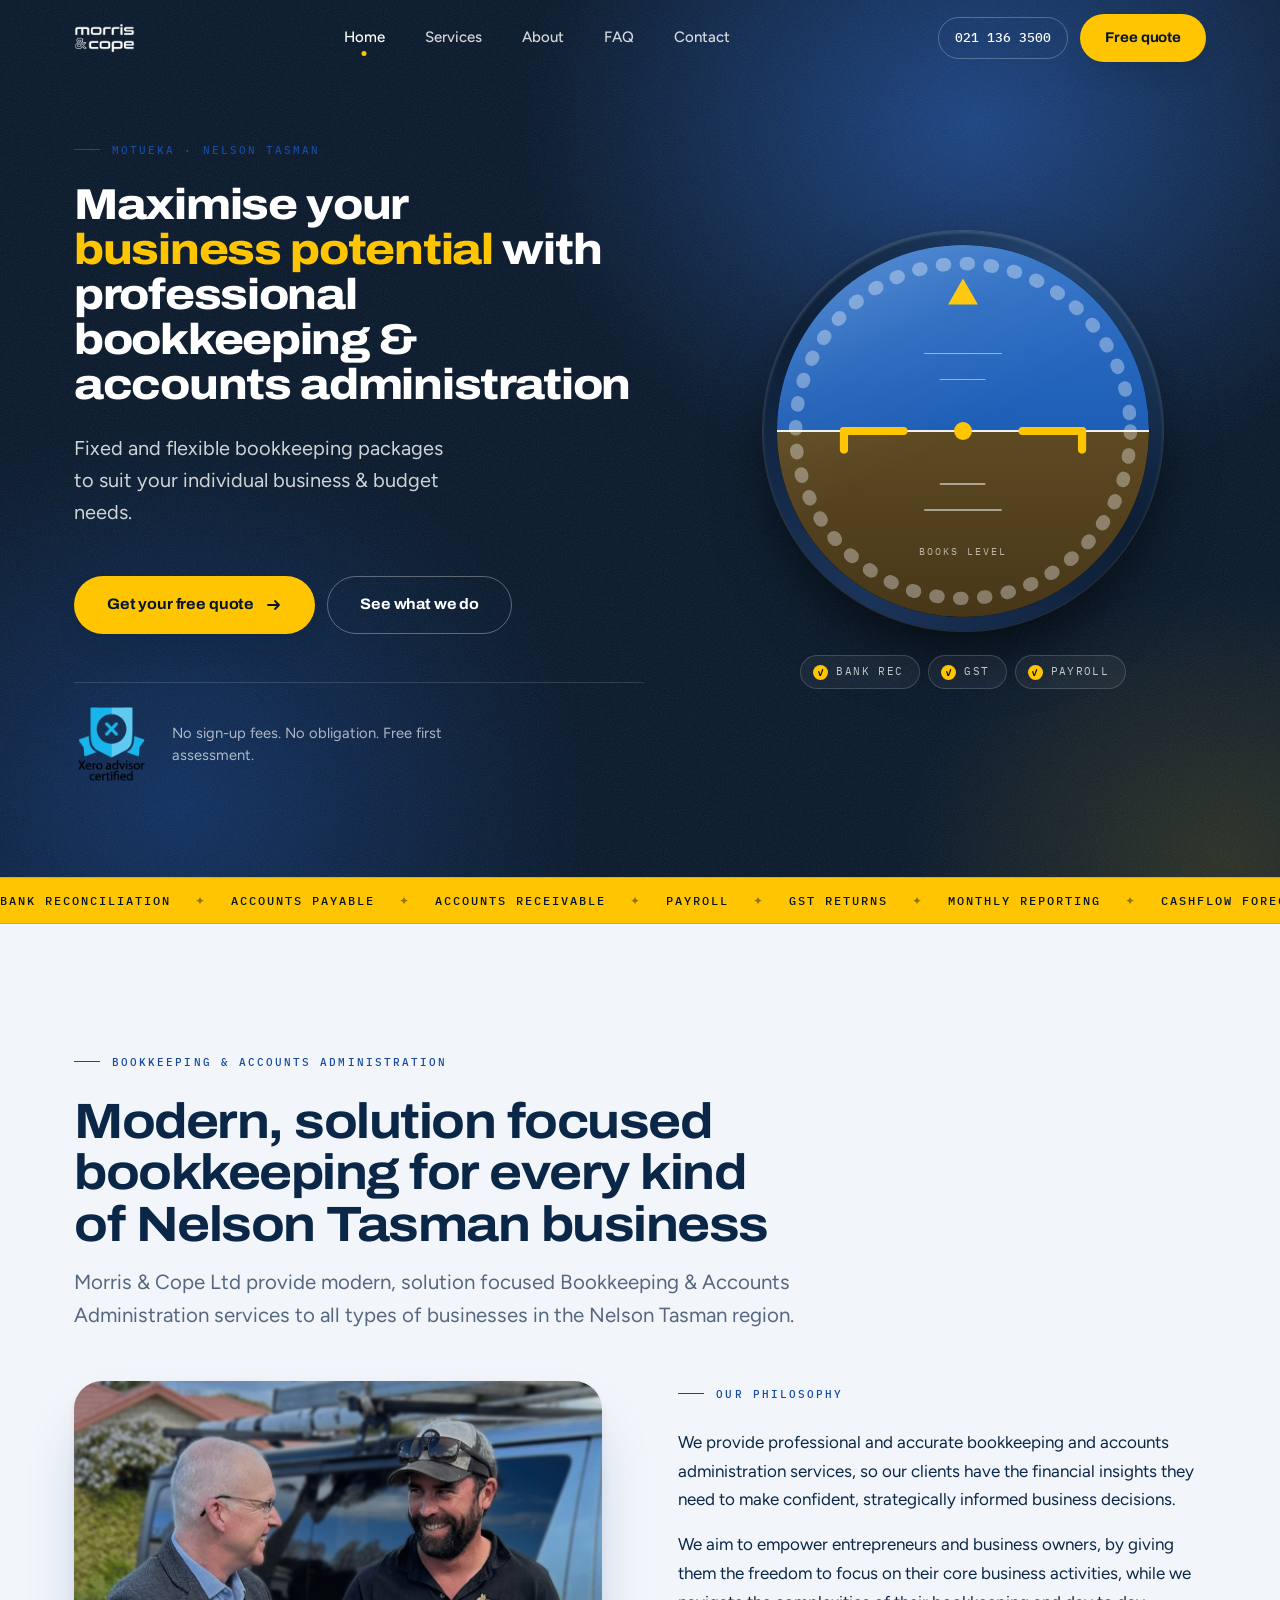
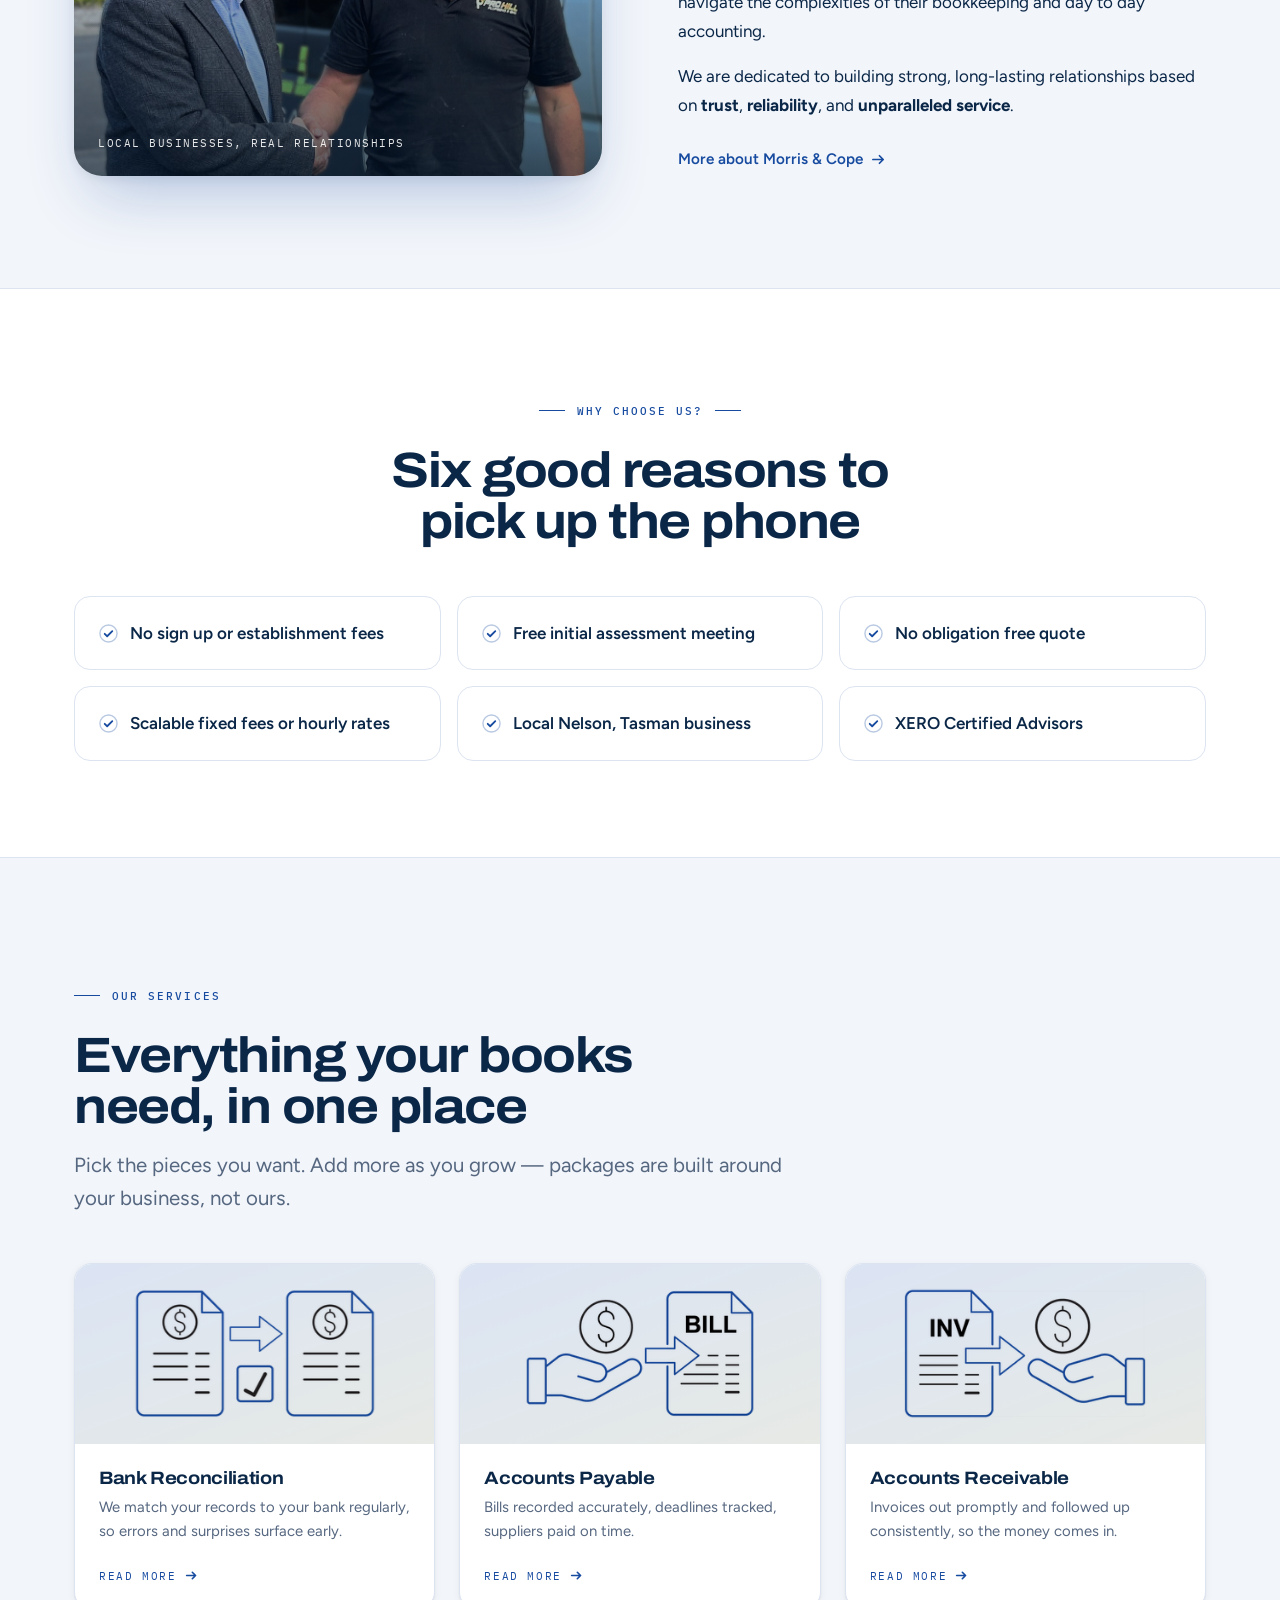
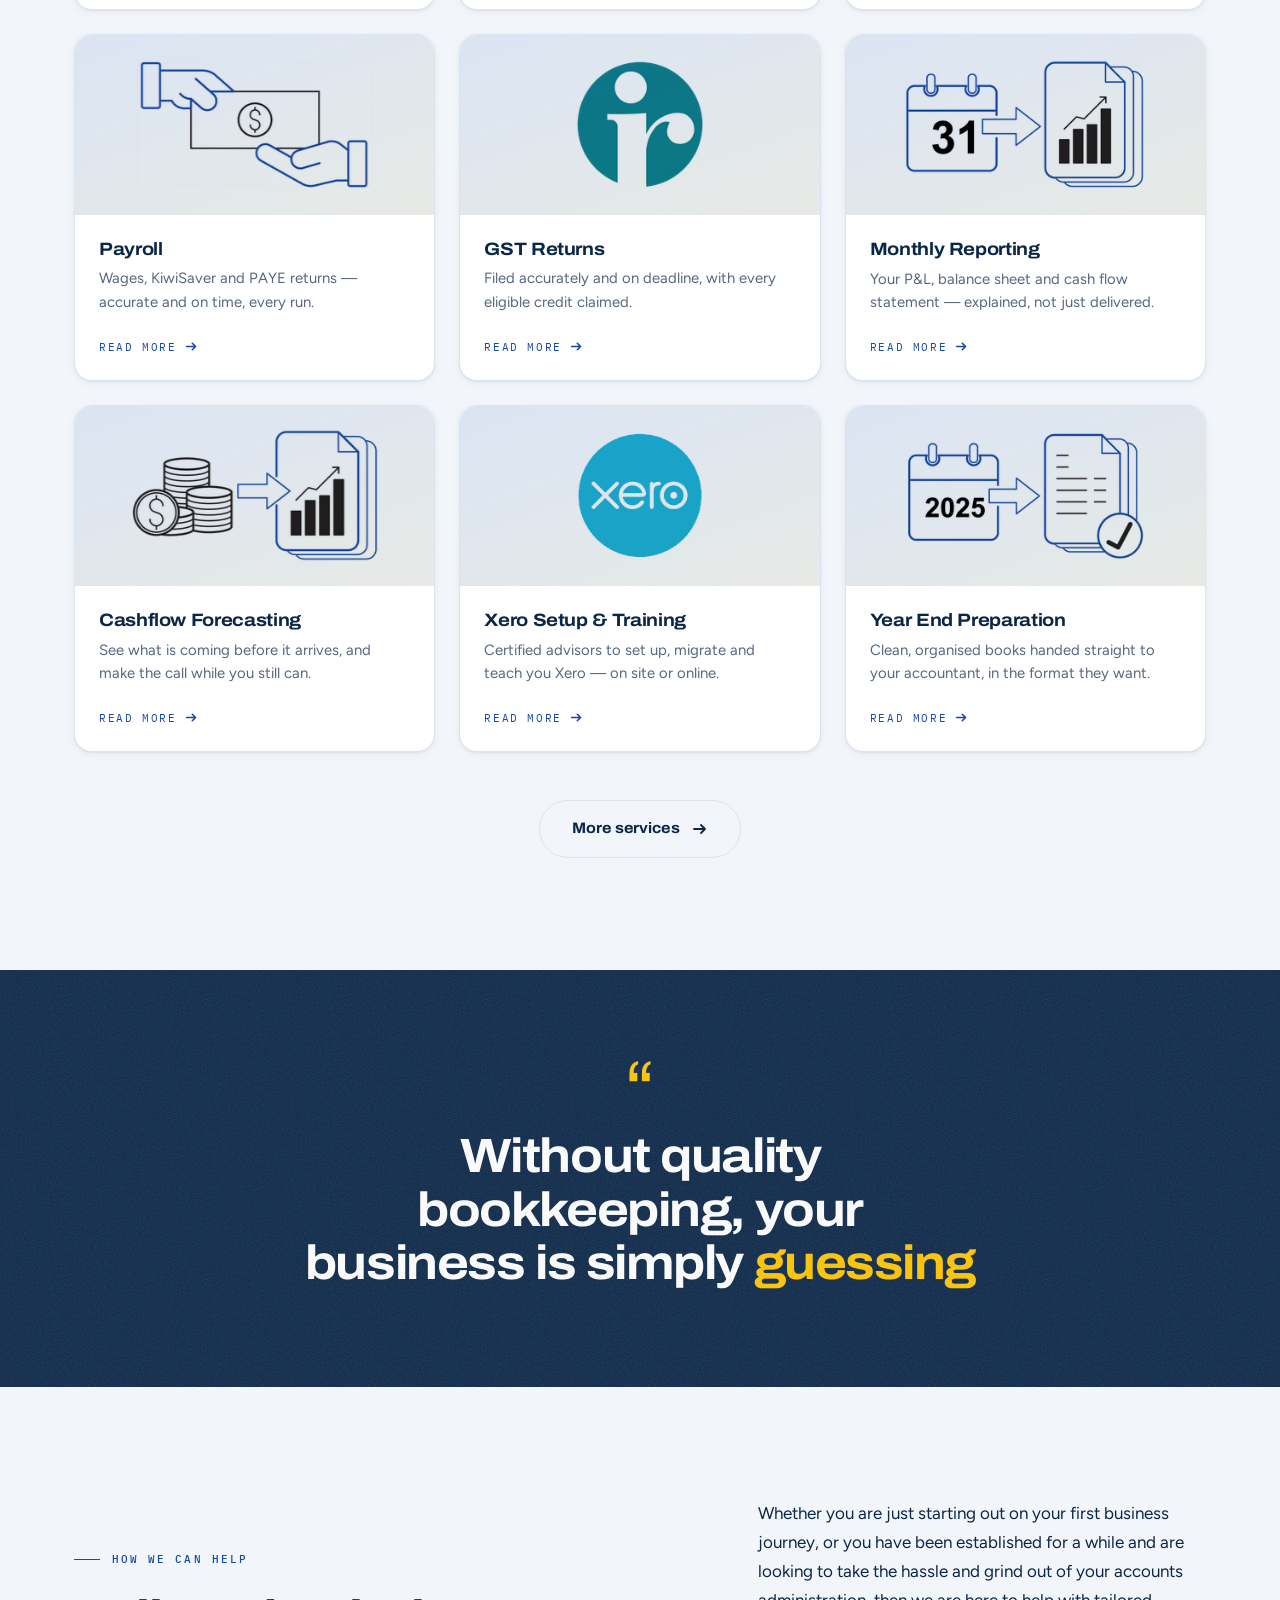
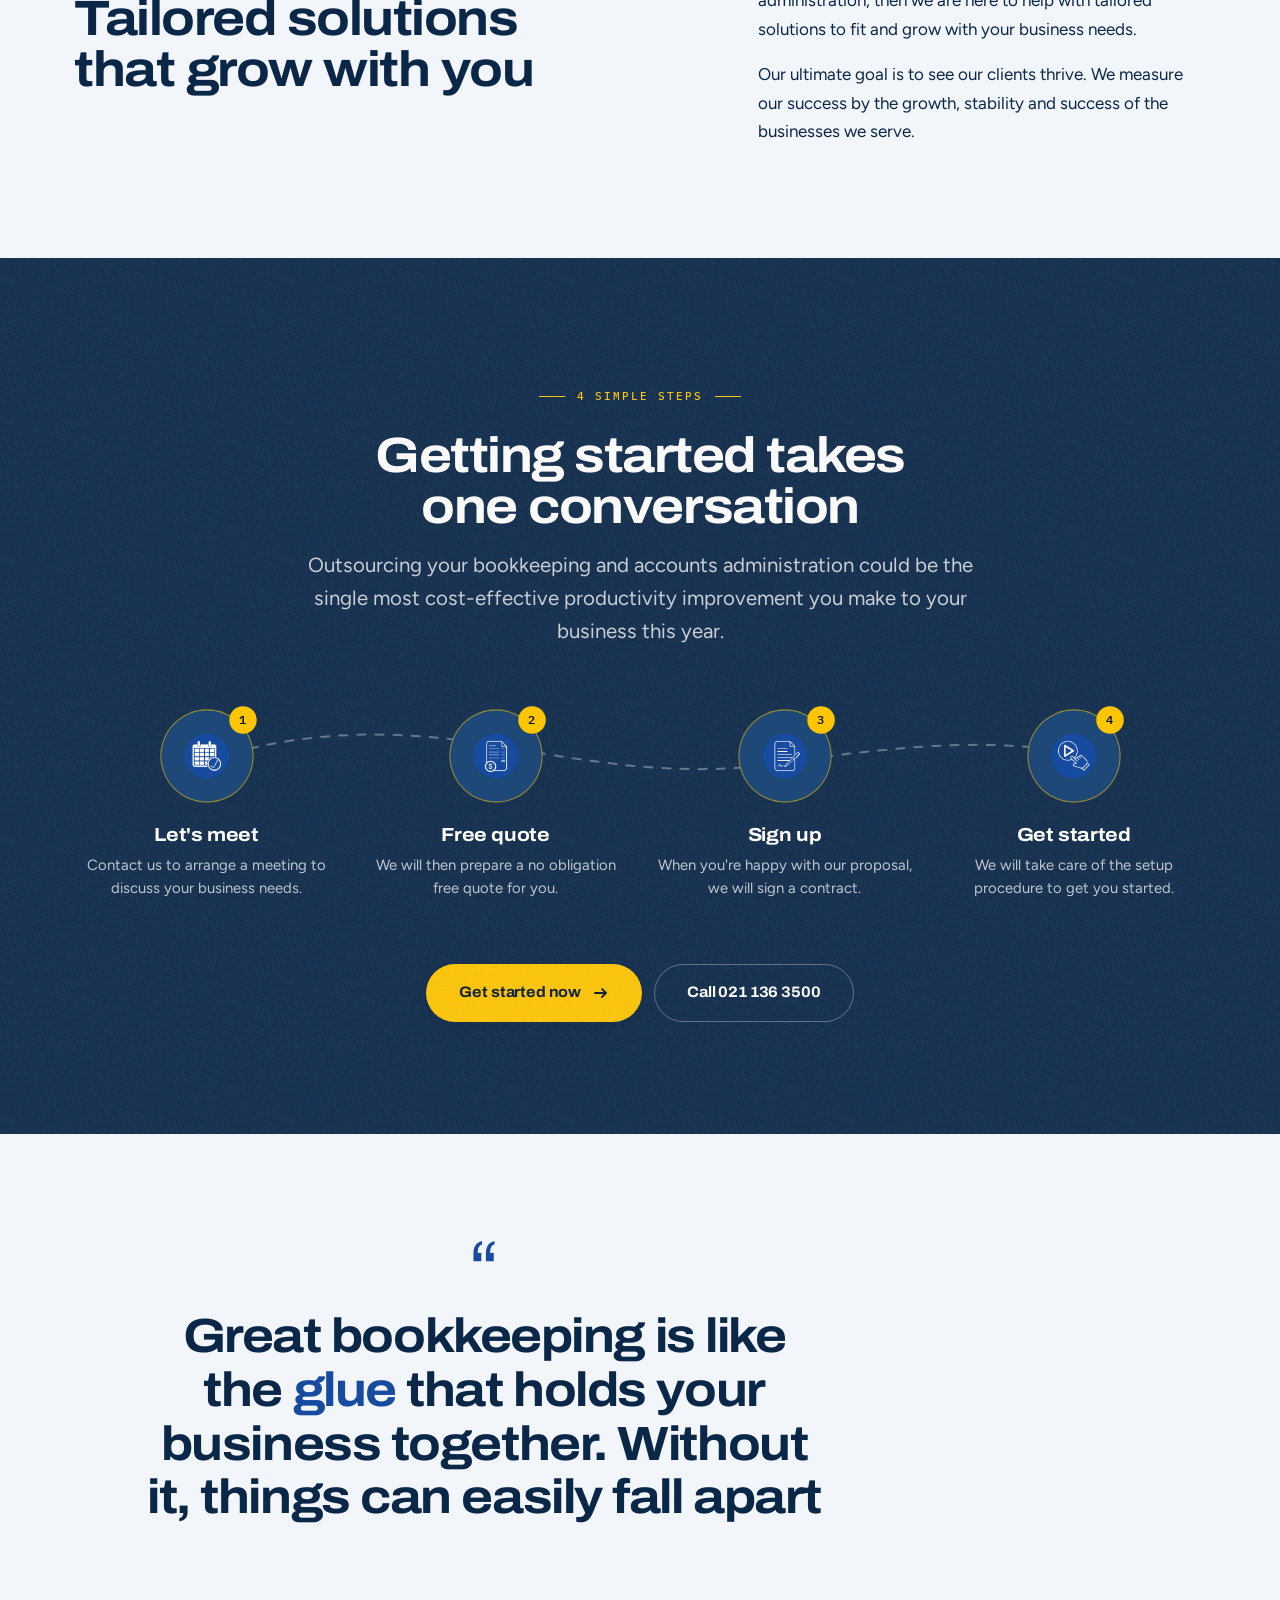
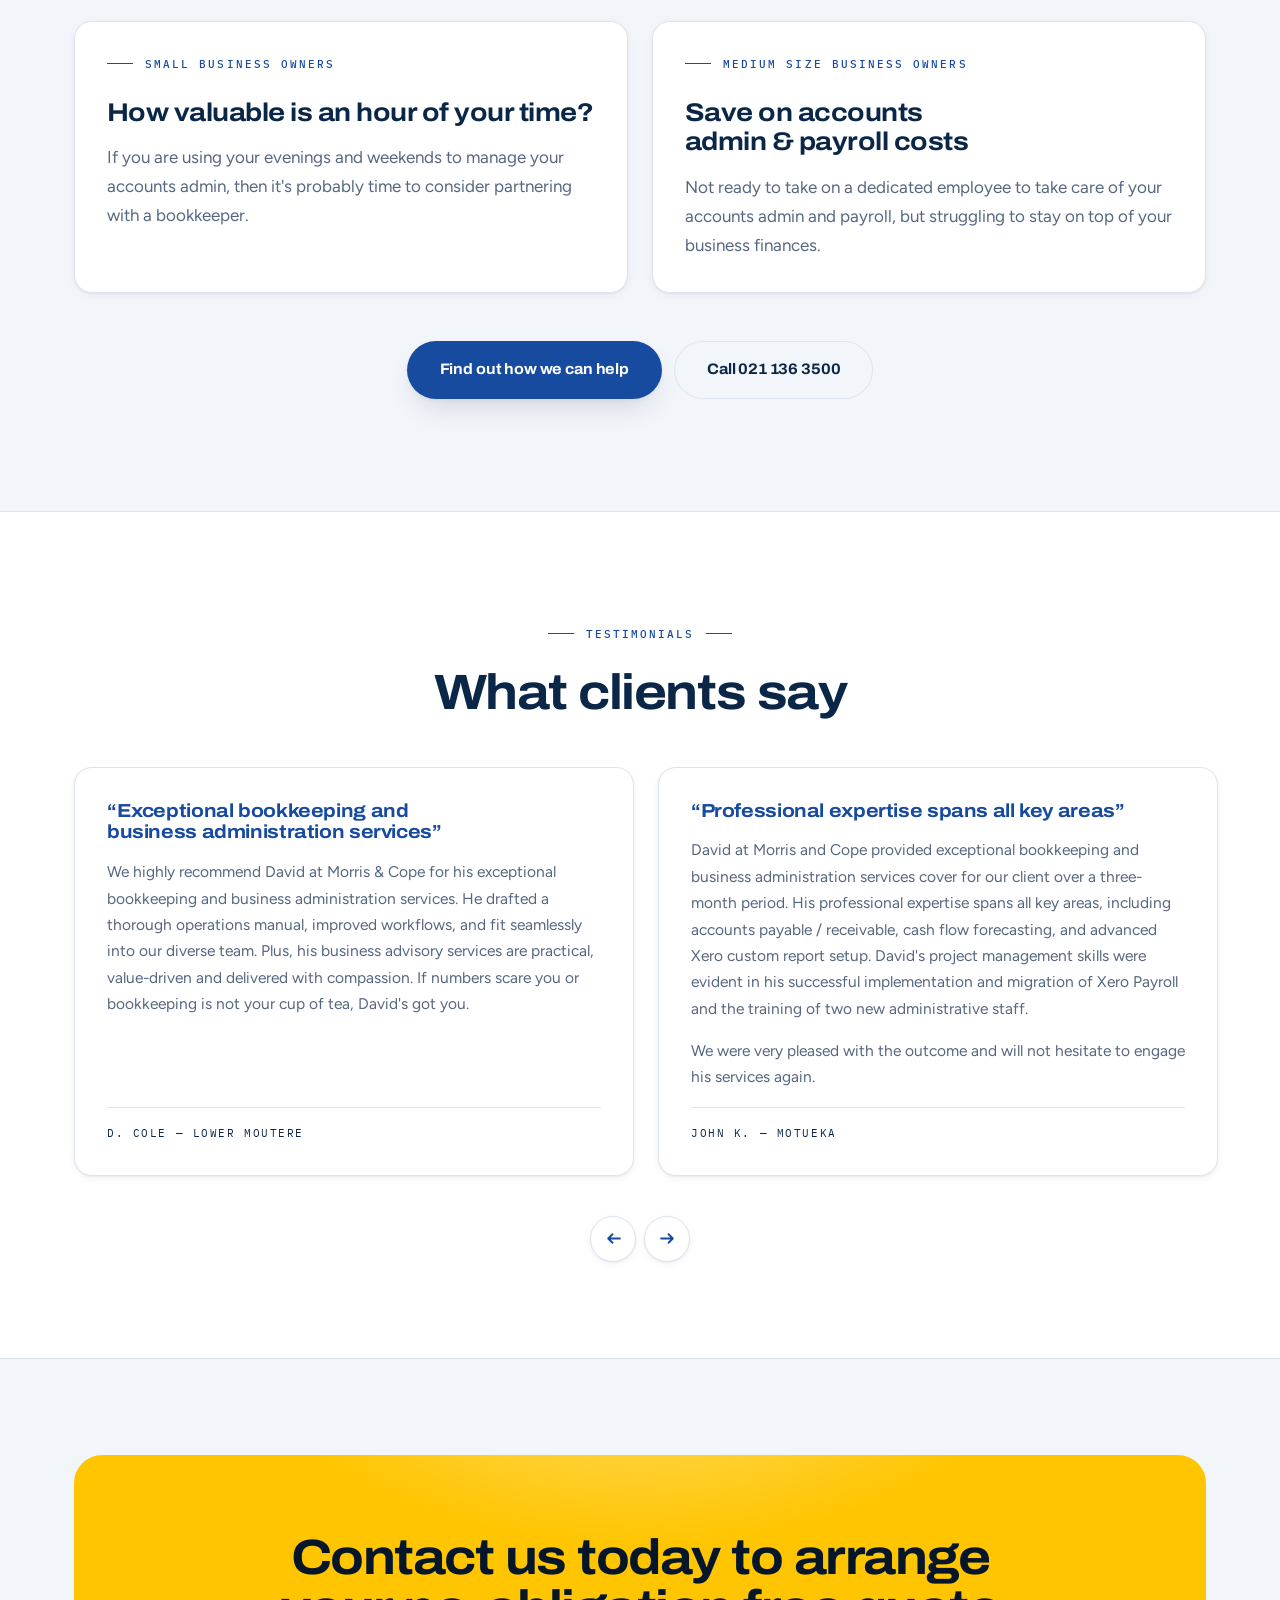
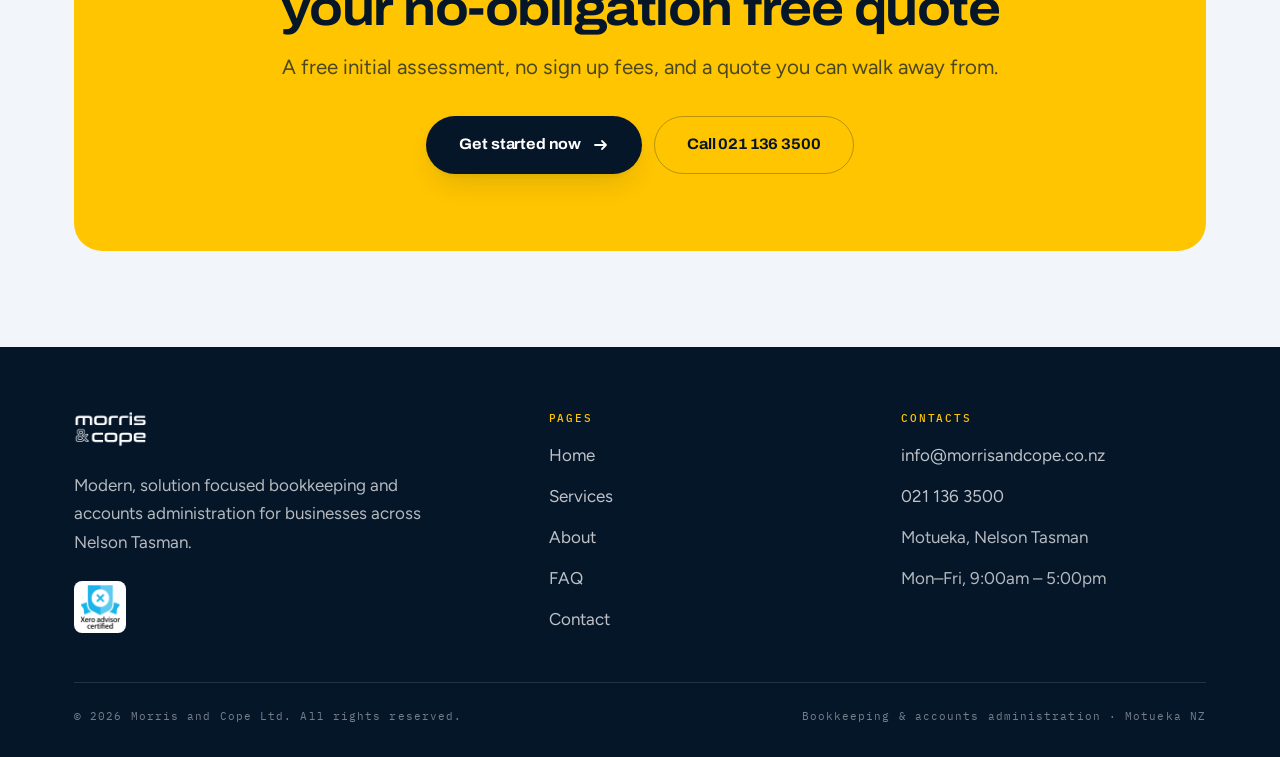
==== index.html @ 7918621d "Redesign morrisandcope.co.nz as a static five-page site Rebuilds the site around the aviation metaph" ====
<!DOCTYPE html>
<html lang="en-NZ">
<head>
<meta charset="utf-8">
<script>document.documentElement.classList.add('js')</script>
<meta name="viewport" content="width=device-width, initial-scale=1">
<title>Bookkeeping &amp; Accounts Administration — Morris &amp; Cope, Motueka</title>
<meta name="description" content="Morris &amp; Cope Ltd provide modern, solution focused bookkeeping and accounts administration services to all types of businesses in the Nelson Tasman region. Xero certified. Free no-obligation quote.">
<link rel="icon" href="images/favicon.png">
<link rel="preconnect" href="https://fonts.googleapis.com">
<link rel="preconnect" href="https://fonts.gstatic.com" crossorigin>
<link href="https://fonts.googleapis.com/css2?family=Archivo:wdth,wght@75..125,400..900&family=Figtree:wght@300..800&family=IBM+Plex+Mono:wght@400;500;600&display=swap" rel="stylesheet">
<link rel="stylesheet" href="styles.css">
</head>
<body>
<a class="skip" href="#main">Skip to content</a>

<header class="site-head">
  <div class="wrap">
    <a class="brand" href="index.html"><img src="images/logo-white.png" alt="Morris &amp; Cope"></a>
    <nav class="nav" aria-label="Main">
      <a href="index.html" aria-current="page">Home</a>
      <a href="services.html">Services</a>
      <a href="about.html">About</a>
      <a href="faq.html">FAQ</a>
      <a href="contact.html">Contact</a>
    </nav>
    <div class="head-cta">
      <a class="head-phone" href="tel:+64211363500">021 136 3500</a>
      <a class="btn btn--signal" href="contact.html">Free quote</a>
      <button class="burger" aria-expanded="false" aria-controls="drawer" aria-label="Menu"><span></span></button>
    </div>
  </div>
</header>

<div class="drawer" id="drawer" aria-hidden="true">
  <a class="drawer__link" href="index.html">Home</a>
  <a class="drawer__link" href="services.html">Services</a>
  <a class="drawer__link" href="about.html">About</a>
  <a class="drawer__link" href="faq.html">FAQ</a>
  <a class="drawer__link" href="contact.html">Contact</a>
  <div class="drawer__foot">
    <a class="btn btn--signal" href="contact.html">Get your free quote</a>
    <a class="btn btn--ghost" href="tel:+64211363500">Call 021 136 3500</a>
  </div>
</div>

<main id="main">

  <!-- ============ Hero ============ -->
  <section class="hero">
    <div class="hero__glow"></div>
    <div class="wrap hero__grid">
      <div class="stage">
        <p class="eyebrow">Motueka · Nelson Tasman</p>
        <h1 class="hero__title">Maximise your <em>business potential</em> with professional bookkeeping &amp; accounts administration</h1>
        <p class="hero__sub">Fixed and flexible bookkeeping packages to suit your individual business &amp; budget needs.</p>
        <div class="actions">
          <a class="btn btn--signal" href="contact.html">Get your free quote
            <svg width="16" height="16" viewBox="0 0 16 16" fill="none" aria-hidden="true"><path d="M2 8h11M9 4l4 4-4 4" stroke="currentColor" stroke-width="1.8" stroke-linecap="round" stroke-linejoin="round"/></svg>
          </a>
          <a class="btn btn--ghost" href="services.html">See what we do</a>
        </div>
        <div class="hero__proof">
          <img src="images/xero-certified.png" alt="Xero advisor certified">
          <p>No sign-up fees. No obligation. Free first assessment.</p>
        </div>
      </div>

      <!-- Signature: an attitude indicator. It starts pitched and rolling,
           then settles level — the site's own metaphor, made literal. -->
      <div class="instrument">
        <div class="horizon" role="img" aria-label="An aircraft attitude indicator settling to level, illustrating a business with its books in order.">
          <div class="horizon__glass">
            <div class="horizon__ball">
              <div class="horizon__line"></div>
              <div class="horizon__ladder"><i></i><i></i><i></i><i></i></div>
            </div>
            <div class="horizon__ref">
              <svg viewBox="0 0 100 100" fill="none" aria-hidden="true">
                <g stroke="#FFC500" stroke-width="2.2" stroke-linecap="round">
                  <path d="M18 50 H34"/><path d="M18 50 V55"/>
                  <path d="M82 50 H66"/><path d="M82 50 V55"/>
                </g>
                <circle cx="50" cy="50" r="2.4" fill="#FFC500"/>
                <path d="M50 9 l4 7 h-8 z" fill="#FFC500"/>
              </svg>
            </div>
            <div class="horizon__ticks">
              <svg viewBox="0 0 100 100" fill="none" aria-hidden="true">
                <circle cx="50" cy="50" r="45" stroke="rgba(255,255,255,.34)" stroke-width="3.6"
                        stroke-dasharray="0.6 5.85" stroke-linecap="round"/>
              </svg>
            </div>
            <span class="horizon__cap">Books level</span>
          </div>
        </div>
        <div class="readouts">
          <span class="readout"><b>✓</b> Bank rec</span>
          <span class="readout"><b>✓</b> GST</span>
          <span class="readout"><b>✓</b> Payroll</span>
        </div>
      </div>
    </div>
  </section>

  <!-- ============ Ticker ============ -->
  <div class="ticker" aria-hidden="true">
    <div class="ticker__track">
      <div class="ticker__set">
        <span>Bank reconciliation</span><span>Accounts payable</span><span>Accounts receivable</span><span>Payroll</span><span>GST returns</span><span>Monthly reporting</span><span>Cashflow forecasting</span><span>Xero setup &amp; training</span><span>Year end preparation</span><span>Debt recovery</span>
      </div>
      <div class="ticker__set">
        <span>Bank reconciliation</span><span>Accounts payable</span><span>Accounts receivable</span><span>Payroll</span><span>GST returns</span><span>Monthly reporting</span><span>Cashflow forecasting</span><span>Xero setup &amp; training</span><span>Year end preparation</span><span>Debt recovery</span>
      </div>
    </div>
  </div>

  <!-- ============ Intro + philosophy ============ -->
  <section class="band">
    <div class="wrap">
      <div class="section-head reveal">
        <p class="eyebrow">Bookkeeping &amp; accounts administration</p>
        <h2>Modern, solution focused bookkeeping for every kind of Nelson Tasman business</h2>
        <p class="lede">Morris &amp; Cope Ltd provide modern, solution focused Bookkeeping &amp; Accounts Administration services to all types of businesses in the Nelson Tasman region.</p>
      </div>

      <div class="split">
        <figure class="photo reveal" style="margin:0; aspect-ratio: 4/3;">
          <img src="images/handshake.jpg" alt="David Armstrong of Morris &amp; Cope shaking hands with a client outside their work van" loading="lazy">
          <figcaption>Local businesses, real relationships</figcaption>
        </figure>
        <div class="reveal" data-d="1">
          <p class="eyebrow">Our philosophy</p>
          <p>We provide professional and accurate bookkeeping and accounts administration services, so our clients have the financial insights they need to make confident, strategically informed business decisions.</p>
          <p>We aim to empower entrepreneurs and business owners, by giving them the freedom to focus on their core business activities, while we navigate the complexities of their bookkeeping and day to day accounting.</p>
          <p>We are dedicated to building strong, long-lasting relationships based on <strong>trust</strong>, <strong>reliability</strong>, and <strong>unparalleled service</strong>.</p>
          <p style="margin-top:var(--s5)"><a class="link-arrow" href="about.html"><span>More about Morris &amp; Cope</span>
            <svg width="15" height="15" viewBox="0 0 16 16" fill="none" aria-hidden="true"><path d="M2 8h11M9 4l4 4-4 4" stroke="currentColor" stroke-width="1.8" stroke-linecap="round" stroke-linejoin="round"/></svg>
          </a></p>
        </div>
      </div>
    </div>
  </section>

  <!-- ============ Why choose us ============ -->
  <section class="band band--tight band--raised">
    <div class="wrap">
      <div class="section-head section-head--center reveal">
        <p class="eyebrow eyebrow--center">Why choose us?</p>
        <h2>Six good reasons to pick up the phone</h2>
      </div>
      <div class="checks">
        <div class="check reveal">
          <svg width="19" height="19" viewBox="0 0 20 20" fill="none" aria-hidden="true"><circle cx="10" cy="10" r="9" stroke="currentColor" stroke-width="1.5" opacity=".3"/><path d="M6 10.3l2.6 2.6L14 7.5" stroke="currentColor" stroke-width="1.9" stroke-linecap="round" stroke-linejoin="round"/></svg>
          No sign up or establishment fees</div>
        <div class="check reveal" data-d="1">
          <svg width="19" height="19" viewBox="0 0 20 20" fill="none" aria-hidden="true"><circle cx="10" cy="10" r="9" stroke="currentColor" stroke-width="1.5" opacity=".3"/><path d="M6 10.3l2.6 2.6L14 7.5" stroke="currentColor" stroke-width="1.9" stroke-linecap="round" stroke-linejoin="round"/></svg>
          Free initial assessment meeting</div>
        <div class="check reveal" data-d="2">
          <svg width="19" height="19" viewBox="0 0 20 20" fill="none" aria-hidden="true"><circle cx="10" cy="10" r="9" stroke="currentColor" stroke-width="1.5" opacity=".3"/><path d="M6 10.3l2.6 2.6L14 7.5" stroke="currentColor" stroke-width="1.9" stroke-linecap="round" stroke-linejoin="round"/></svg>
          No obligation free quote</div>
        <div class="check reveal">
          <svg width="19" height="19" viewBox="0 0 20 20" fill="none" aria-hidden="true"><circle cx="10" cy="10" r="9" stroke="currentColor" stroke-width="1.5" opacity=".3"/><path d="M6 10.3l2.6 2.6L14 7.5" stroke="currentColor" stroke-width="1.9" stroke-linecap="round" stroke-linejoin="round"/></svg>
          Scalable fixed fees or hourly rates</div>
        <div class="check reveal" data-d="1">
          <svg width="19" height="19" viewBox="0 0 20 20" fill="none" aria-hidden="true"><circle cx="10" cy="10" r="9" stroke="currentColor" stroke-width="1.5" opacity=".3"/><path d="M6 10.3l2.6 2.6L14 7.5" stroke="currentColor" stroke-width="1.9" stroke-linecap="round" stroke-linejoin="round"/></svg>
          Local Nelson, Tasman business</div>
        <div class="check reveal" data-d="2">
          <svg width="19" height="19" viewBox="0 0 20 20" fill="none" aria-hidden="true"><circle cx="10" cy="10" r="9" stroke="currentColor" stroke-width="1.5" opacity=".3"/><path d="M6 10.3l2.6 2.6L14 7.5" stroke="currentColor" stroke-width="1.9" stroke-linecap="round" stroke-linejoin="round"/></svg>
          XERO Certified Advisors</div>
      </div>
    </div>
  </section>

  <!-- ============ Services ============ -->
  <section class="band" id="services">
    <div class="wrap">
      <div class="section-head reveal">
        <p class="eyebrow">Our services</p>
        <h2>Everything your books need, in one place</h2>
        <p class="lede">Pick the pieces you want. Add more as you grow — packages are built around your business, not ours.</p>
      </div>

      <div class="grid grid--3">
        <a class="svc reveal" href="services.html#bank-reconciliation">
          <div class="svc__art"><img src="images/service-bank-reconciliation.png" alt="" loading="lazy"></div>
          <div class="svc__body">
            <h3>Bank Reconciliation</h3>
            <p>We match your records to your bank regularly, so errors and surprises surface early.</p>
            <span class="svc__go">Read more <svg width="13" height="13" viewBox="0 0 16 16" fill="none" aria-hidden="true"><path d="M2 8h11M9 4l4 4-4 4" stroke="currentColor" stroke-width="2" stroke-linecap="round" stroke-linejoin="round"/></svg></span>
          </div>
        </a>
        <a class="svc reveal" data-d="1" href="services.html#accounts-payable">
          <div class="svc__art"><img src="images/service-accounts-payable.png" alt="" loading="lazy"></div>
          <div class="svc__body">
            <h3>Accounts Payable</h3>
            <p>Bills recorded accurately, deadlines tracked, suppliers paid on time.</p>
            <span class="svc__go">Read more <svg width="13" height="13" viewBox="0 0 16 16" fill="none" aria-hidden="true"><path d="M2 8h11M9 4l4 4-4 4" stroke="currentColor" stroke-width="2" stroke-linecap="round" stroke-linejoin="round"/></svg></span>
          </div>
        </a>
        <a class="svc reveal" data-d="2" href="services.html#accounts-receivable">
          <div class="svc__art"><img src="images/service-accounts-receivable.png" alt="" loading="lazy"></div>
          <div class="svc__body">
            <h3>Accounts Receivable</h3>
            <p>Invoices out promptly and followed up consistently, so the money comes in.</p>
            <span class="svc__go">Read more <svg width="13" height="13" viewBox="0 0 16 16" fill="none" aria-hidden="true"><path d="M2 8h11M9 4l4 4-4 4" stroke="currentColor" stroke-width="2" stroke-linecap="round" stroke-linejoin="round"/></svg></span>
          </div>
        </a>
        <a class="svc reveal" href="services.html#payroll">
          <div class="svc__art"><img src="images/service-payroll.png" alt="" loading="lazy"></div>
          <div class="svc__body">
            <h3>Payroll</h3>
            <p>Wages, KiwiSaver and PAYE returns — accurate and on time, every run.</p>
            <span class="svc__go">Read more <svg width="13" height="13" viewBox="0 0 16 16" fill="none" aria-hidden="true"><path d="M2 8h11M9 4l4 4-4 4" stroke="currentColor" stroke-width="2" stroke-linecap="round" stroke-linejoin="round"/></svg></span>
          </div>
        </a>
        <a class="svc reveal" data-d="1" href="services.html#gst-returns">
          <div class="svc__art"><img src="images/service-ird.png" alt="" loading="lazy"></div>
          <div class="svc__body">
            <h3>GST Returns</h3>
            <p>Filed accurately and on deadline, with every eligible credit claimed.</p>
            <span class="svc__go">Read more <svg width="13" height="13" viewBox="0 0 16 16" fill="none" aria-hidden="true"><path d="M2 8h11M9 4l4 4-4 4" stroke="currentColor" stroke-width="2" stroke-linecap="round" stroke-linejoin="round"/></svg></span>
          </div>
        </a>
        <a class="svc reveal" data-d="2" href="services.html#monthly-reporting">
          <div class="svc__art"><img src="images/service-monthly-reporting.png" alt="" loading="lazy"></div>
          <div class="svc__body">
            <h3>Monthly Reporting</h3>
            <p>Your P&amp;L, balance sheet and cash flow statement — explained, not just delivered.</p>
            <span class="svc__go">Read more <svg width="13" height="13" viewBox="0 0 16 16" fill="none" aria-hidden="true"><path d="M2 8h11M9 4l4 4-4 4" stroke="currentColor" stroke-width="2" stroke-linecap="round" stroke-linejoin="round"/></svg></span>
          </div>
        </a>
        <a class="svc reveal" href="services.html#cashflow-forecasting">
          <div class="svc__art"><img src="images/service-cashflow-forecasting.png" alt="" loading="lazy"></div>
          <div class="svc__body">
            <h3>Cashflow Forecasting</h3>
            <p>See what is coming before it arrives, and make the call while you still can.</p>
            <span class="svc__go">Read more <svg width="13" height="13" viewBox="0 0 16 16" fill="none" aria-hidden="true"><path d="M2 8h11M9 4l4 4-4 4" stroke="currentColor" stroke-width="2" stroke-linecap="round" stroke-linejoin="round"/></svg></span>
          </div>
        </a>
        <a class="svc reveal" data-d="1" href="services.html#xero-setup-training">
          <div class="svc__art"><img src="images/service-xero.png" alt="" loading="lazy"></div>
          <div class="svc__body">
            <h3>Xero Setup &amp; Training</h3>
            <p>Certified advisors to set up, migrate and teach you Xero — on site or online.</p>
            <span class="svc__go">Read more <svg width="13" height="13" viewBox="0 0 16 16" fill="none" aria-hidden="true"><path d="M2 8h11M9 4l4 4-4 4" stroke="currentColor" stroke-width="2" stroke-linecap="round" stroke-linejoin="round"/></svg></span>
          </div>
        </a>
        <a class="svc reveal" data-d="2" href="services.html#year-end-preparation">
          <div class="svc__art"><img src="images/service-end-year-prep.png" alt="" loading="lazy"></div>
          <div class="svc__body">
            <h3>Year End Preparation</h3>
            <p>Clean, organised books handed straight to your accountant, in the format they want.</p>
            <span class="svc__go">Read more <svg width="13" height="13" viewBox="0 0 16 16" fill="none" aria-hidden="true"><path d="M2 8h11M9 4l4 4-4 4" stroke="currentColor" stroke-width="2" stroke-linecap="round" stroke-linejoin="round"/></svg></span>
          </div>
        </a>
      </div>

      <div class="actions reveal" style="margin-top:var(--s7); justify-content:center;">
        <a class="btn btn--outline" href="services.html">More services
          <svg width="16" height="16" viewBox="0 0 16 16" fill="none" aria-hidden="true"><path d="M2 8h11M9 4l4 4-4 4" stroke="currentColor" stroke-width="1.8" stroke-linecap="round" stroke-linejoin="round"/></svg>
        </a>
      </div>
    </div>
  </section>

  <!-- ============ Pull quote ============ -->
  <section class="band band--tight on-dark grain">
    <div class="wrap wrap--narrow pull reveal">
      <span class="pull__mark" aria-hidden="true">“</span>
      <blockquote>Without quality bookkeeping, your business is simply <em>guessing</em></blockquote>
    </div>
  </section>

  <!-- ============ How we can help ============ -->
  <section class="band">
    <div class="wrap split split--wide-left">
      <div class="reveal">
        <p class="eyebrow">How we can help</p>
        <h2>Tailored solutions that grow with you</h2>
      </div>
      <div class="reveal" data-d="1">
        <p>Whether you are just starting out on your first business journey, or you have been established for a while and are looking to take the hassle and grind out of your accounts administration, then we are here to help with tailored solutions to fit and grow with your business needs.</p>
        <p>Our ultimate goal is to see our clients thrive. We measure our success by the growth, stability and success of the businesses we serve.</p>
      </div>
    </div>
  </section>

  <!-- ============ 4 simple steps — the flight path ============ -->
  <section class="band on-dark grain">
    <div class="wrap">
      <div class="section-head section-head--center reveal">
        <p class="eyebrow eyebrow--center">4 simple steps</p>
        <h2>Getting started takes one conversation</h2>
        <p class="lede">Outsourcing your bookkeeping and accounts administration could be the single most cost-effective productivity improvement you make to your business this year.</p>
      </div>

      <div class="route">
        <svg class="route__svg" viewBox="0 0 1000 88" preserveAspectRatio="none" aria-hidden="true">
          <path class="route__line" d="M125 46 C 210 16, 292 18, 375 34 C 462 51, 540 66, 625 51 C 702 38, 800 24, 875 40"/>
          <path class="route__trace" d="M125 46 C 210 16, 292 18, 375 34 C 462 51, 540 66, 625 51 C 702 38, 800 24, 875 40"
                pathLength="1" fill="none" stroke="#FFC500" stroke-width="2.4"
                stroke-linecap="round" stroke-dasharray="1" stroke-dashoffset="1"/>
          <g class="route__plane" style="opacity:0">
            <path d="M9 0 L-6 -6 L-3 0 L-6 6 Z"/>
          </g>
        </svg>

        <div class="route__steps">
          <div class="step reveal">
            <div class="step__dot" data-n="1"><img src="images/step1.png" alt="" loading="lazy"></div>
            <div class="step__body">
              <h3>Let's meet</h3>
              <p>Contact us to arrange a meeting to discuss your business needs.</p>
            </div>
          </div>
          <div class="step reveal" data-d="1">
            <div class="step__dot" data-n="2"><img src="images/step2.png" alt="" loading="lazy"></div>
            <div class="step__body">
              <h3>Free quote</h3>
              <p>We will then prepare a no obligation free quote for you.</p>
            </div>
          </div>
          <div class="step reveal" data-d="2">
            <div class="step__dot" data-n="3"><img src="images/step3.png" alt="" loading="lazy"></div>
            <div class="step__body">
              <h3>Sign up</h3>
              <p>When you're happy with our proposal, we will sign a contract.</p>
            </div>
          </div>
          <div class="step reveal" data-d="3">
            <div class="step__dot" data-n="4"><img src="images/step4.png" alt="" loading="lazy"></div>
            <div class="step__body">
              <h3>Get started</h3>
              <p>We will take care of the setup procedure to get you started.</p>
            </div>
          </div>
        </div>
      </div>

      <div class="actions reveal" style="justify-content:center; margin-top:var(--s8);">
        <a class="btn btn--signal" href="contact.html">Get started now
          <svg width="16" height="16" viewBox="0 0 16 16" fill="none" aria-hidden="true"><path d="M2 8h11M9 4l4 4-4 4" stroke="currentColor" stroke-width="1.8" stroke-linecap="round" stroke-linejoin="round"/></svg>
        </a>
        <a class="btn btn--ghost" href="tel:+64211363500">Call 021 136 3500</a>
      </div>
    </div>
  </section>

  <!-- ============ Glue quote + audience cards ============ -->
  <section class="band">
    <div class="wrap">
      <div class="wrap--narrow pull reveal" style="padding:0; margin-bottom:var(--s9);">
        <span class="pull__mark" aria-hidden="true" style="color:var(--blue)">“</span>
        <blockquote>Great bookkeeping is like the <em style="color:var(--blue)">glue</em> that holds your business together. Without it, things can easily fall apart</blockquote>
      </div>

      <div class="grid grid--2">
        <div class="card reveal">
          <p class="eyebrow">Small business owners</p>
          <h3>How valuable is an hour of your time?</h3>
          <p style="margin-top:var(--s4); color:var(--slate)">If you are using your evenings and weekends to manage your accounts admin, then it's probably time to consider partnering with a bookkeeper.</p>
        </div>
        <div class="card reveal" data-d="1">
          <p class="eyebrow">Medium size business owners</p>
          <h3>Save on accounts admin &amp; payroll costs</h3>
          <p style="margin-top:var(--s4); color:var(--slate)">Not ready to take on a dedicated employee to take care of your accounts admin and payroll, but struggling to stay on top of your business finances.</p>
        </div>
      </div>

      <div class="actions reveal" style="justify-content:center; margin-top:var(--s7);">
        <a class="btn" href="contact.html">Find out how we can help</a>
        <a class="btn btn--outline" href="tel:+64211363500">Call 021 136 3500</a>
      </div>
    </div>
  </section>

  <!-- ============ Testimonials ============ -->
  <section class="band band--tight band--raised">
    <div class="wrap" data-rail>
      <div class="section-head section-head--center reveal">
        <p class="eyebrow eyebrow--center">Testimonials</p>
        <h2>What clients say</h2>
      </div>

      <div class="rail reveal">
        <article class="quote">
          <h3>“Exceptional bookkeeping and business administration services”</h3>
          <p>We highly recommend David at Morris &amp; Cope for his exceptional bookkeeping and business administration services. He drafted a thorough operations manual, improved workflows, and fit seamlessly into our diverse team. Plus, his business advisory services are practical, value-driven and delivered with compassion. If numbers scare you or bookkeeping is not your cup of tea, David's got you.</p>
          <footer>D. Cole — Lower Moutere</footer>
        </article>
        <article class="quote">
          <h3>“Professional expertise spans all key areas”</h3>
          <p>David at Morris and Cope provided exceptional bookkeeping and business administration services cover for our client over a three-month period. His professional expertise spans all key areas, including accounts payable / receivable, cash flow forecasting, and advanced Xero custom report setup. David's project management skills were evident in his successful implementation and migration of Xero Payroll and the training of two new administrative staff.</p>
          <p>We were very pleased with the outcome and will not hesitate to engage his services again.</p>
          <footer>John K. — Motueka</footer>
        </article>
      </div>

      <div class="rail-nav">
        <button type="button" aria-label="Previous testimonial"><svg width="17" height="17" viewBox="0 0 16 16" fill="none" aria-hidden="true"><path d="M14 8H3M7 12L3 8l4-4" stroke="currentColor" stroke-width="1.8" stroke-linecap="round" stroke-linejoin="round"/></svg></button>
        <button type="button" aria-label="Next testimonial"><svg width="17" height="17" viewBox="0 0 16 16" fill="none" aria-hidden="true"><path d="M2 8h11M9 4l4 4-4 4" stroke="currentColor" stroke-width="1.8" stroke-linecap="round" stroke-linejoin="round"/></svg></button>
      </div>
    </div>
  </section>

  <!-- ============ CTA ============ -->
  <section class="band band--tight">
    <div class="wrap">
      <div class="cta-band reveal">
        <h2>Contact us today to arrange your no-obligation free quote</h2>
        <p class="lede">A free initial assessment, no sign up fees, and a quote you can walk away from.</p>
        <div class="actions">
          <a class="btn" href="contact.html">Get started now
            <svg width="16" height="16" viewBox="0 0 16 16" fill="none" aria-hidden="true"><path d="M2 8h11M9 4l4 4-4 4" stroke="currentColor" stroke-width="1.8" stroke-linecap="round" stroke-linejoin="round"/></svg>
          </a>
          <a class="btn btn--outline" href="tel:+64211363500">Call 021 136 3500</a>
        </div>
      </div>
    </div>
  </section>

</main>

<footer class="site-foot">
  <div class="wrap">
    <div class="foot-grid">
      <div>
        <img class="foot-logo" src="images/logo-white.png" alt="Morris &amp; Cope">
        <p style="max-width:34ch">Modern, solution focused bookkeeping and accounts administration for businesses across Nelson Tasman.</p>
        <div class="foot-badges">
          <img src="images/xero-certified.png" alt="Xero advisor certified">
        </div>
      </div>
      <div>
        <h4>Pages</h4>
        <ul class="foot-links">
          <li><a href="index.html">Home</a></li>
          <li><a href="services.html">Services</a></li>
          <li><a href="about.html">About</a></li>
          <li><a href="faq.html">FAQ</a></li>
          <li><a href="contact.html">Contact</a></li>
        </ul>
      </div>
      <div>
        <h4>Contacts</h4>
        <ul class="foot-contact">
          <li><a href="mailto:info@morrisandcope.co.nz">info@morrisandcope.co.nz</a></li>
          <li><a href="tel:+64211363500">021 136 3500</a></li>
          <li>Motueka, Nelson Tasman</li>
          <li>Mon–Fri, 9:00am – 5:00pm</li>
        </ul>
      </div>
    </div>
    <div class="foot-bottom">
      <span>© <span data-year>2026</span> Morris and Cope Ltd. All rights reserved.</span>
      <span>Bookkeeping &amp; accounts administration · Motueka NZ</span>
    </div>
  </div>
</footer>

<div class="dock">
  <a class="dock--call" href="tel:+64211363500">
    <svg width="15" height="15" viewBox="0 0 16 16" fill="none" aria-hidden="true"><path d="M3 3.5c0-.6.4-1 1-1h1.6c.4 0 .8.3.9.7l.7 2.2c.1.4 0 .8-.4 1l-1 .7a9 9 0 0 0 3.6 3.6l.7-1c.2-.3.6-.5 1-.4l2.2.7c.4.1.7.5.7.9V13c0 .6-.4 1-1 1A11 11 0 0 1 3 3.5Z" fill="currentColor"/></svg>
    Call
  </a>
  <a class="dock--quote" href="contact.html">Get a free quote</a>
</div>

<script src="app.js"></script>
</body>
</html>
---- styles.css ----
/* ==========================================================================
   Morris & Cope — bookkeeping & accounts administration, Motueka NZ
   Design system. The site's own copy runs an aviation metaphor
   (dashboard / co-pilot / altimeter / radar), so the visual language is
   flight-instrument: hairline ticks, mono labelling, one settling horizon.
   ========================================================================== */

/* ---------- 1. Tokens ---------- */
:root {
  /* Colour — every value derived from the logo blue #174BA0 and the
     brand's yellow desk photography. */
  --ink:        #061629;
  --navy:       #0B2748;
  --navy-soft:  #14396a;
  --blue:       #174BA0;
  --blue-lift:  #2C6BD4;
  --blue-wash:  #E7EEF9;
  --signal:     #FFC500;
  --signal-deep:#E0A800;
  --paper:      #F2F5FA;
  --white:      #FFFFFF;
  --mist:       #DCE4F1;
  --slate:      #566780;
  --slate-dim:  #7B8AA1;

  /* Spacing scale — used everywhere, no ad-hoc values */
  --s1: 4px;   --s2: 8px;   --s3: 12px;  --s4: 16px;  --s5: 24px;
  --s6: 32px;  --s7: 48px;  --s8: 64px;  --s9: 96px;  --s10: 128px;

  --radius-sm: 10px;
  --radius:    18px;
  --radius-lg: 28px;

  /* Layered, navy-tinted shadows — base / elevated / floating */
  --shadow-1: 0 1px 2px rgba(6,22,41,.05), 0 2px 8px rgba(6,22,41,.05);
  --shadow-2: 0 2px 4px rgba(6,22,41,.04), 0 14px 30px -10px rgba(6,22,41,.16);
  --shadow-3: 0 4px 10px rgba(6,22,41,.06), 0 32px 64px -20px rgba(23,75,160,.32);

  /* Spring-ish easing */
  --ease:      cubic-bezier(.22,.61,.36,1);
  --ease-out:  cubic-bezier(.16,1,.3,1);
  --ease-back: cubic-bezier(.34,1.42,.64,1);

  --head-h: 76px;
}

/* ---------- 2. Reset & base ---------- */
*, *::before, *::after { box-sizing: border-box; }
html { -webkit-text-size-adjust: 100%; scroll-behavior: smooth; }
body {
  margin: 0;
  background: var(--paper);
  color: var(--navy);
  font-family: 'Figtree', ui-sans-serif, system-ui, sans-serif;
  font-size: 17px;
  line-height: 1.7;
  -webkit-font-smoothing: antialiased;
  overflow-x: hidden;
}
img, svg { max-width: 100%; display: block; }
a { color: inherit; }
button { font: inherit; color: inherit; }

::selection { background: var(--signal); color: var(--ink); }

:focus-visible {
  outline: 3px solid var(--signal);
  outline-offset: 3px;
  border-radius: 4px;
}

.skip {
  position: absolute; left: var(--s4); top: -100px; z-index: 200;
  background: var(--signal); color: var(--ink);
  padding: var(--s3) var(--s5); border-radius: 999px;
  font-weight: 700; text-decoration: none;
  transition: top .2s var(--ease);
}
.skip:focus { top: var(--s4); }

/* ---------- 3. Typography ---------- */
/* Display: Archivo run wide (wdth 112) to echo the wide, rounded logotype.
   Body: Figtree. Utility: IBM Plex Mono for instrument labelling. */
h1, h2, h3, h4, .display {
  font-family: 'Archivo', ui-sans-serif, system-ui, sans-serif;
  font-variation-settings: 'wdth' 112;
  font-weight: 700;
  line-height: 1.04;
  letter-spacing: -0.03em;
  margin: 0;
  text-wrap: balance;
}
h1 { font-size: clamp(2.35rem, 7.4vw, 4.6rem); font-weight: 800; }
h2 { font-size: clamp(1.95rem, 5.2vw, 3.1rem); }
h3 { font-size: clamp(1.25rem, 2.6vw, 1.6rem); line-height: 1.16; letter-spacing: -0.02em; }
h4 { font-size: 1.06rem; line-height: 1.3; letter-spacing: -0.01em; }
p  { margin: 0 0 var(--s4); }
p:last-child { margin-bottom: 0; }

.lede {
  font-size: clamp(1.06rem, 2.1vw, 1.28rem);
  line-height: 1.62;
  color: var(--slate);
}

/* Instrument label — the utility face */
.eyebrow {
  font-family: 'IBM Plex Mono', ui-monospace, monospace;
  font-size: .715rem;
  font-weight: 500;
  letter-spacing: .18em;
  text-transform: uppercase;
  color: var(--blue);
  display: flex;
  align-items: center;
  gap: var(--s3);
  margin: 0 0 var(--s5);
}
.eyebrow::before {
  content: '';
  width: 26px; height: 1px;
  background: currentColor;
  flex: none;
}
.eyebrow--center { justify-content: center; }
.eyebrow--center::after {
  content: '';
  width: 26px; height: 1px;
  background: currentColor;
  flex: none;
}
.on-dark .eyebrow { color: var(--signal); }

/* ---------- 4. Layout ---------- */
.wrap { width: 100%; max-width: 1180px; margin-inline: auto; padding-inline: var(--s5); }
.wrap--narrow { max-width: 820px; }

section { position: relative; }
.band { padding-block: clamp(var(--s8), 9vw, 112px); }
.band--tight { padding-block: clamp(var(--s7), 8vw, var(--s9)); }

.on-dark { background: var(--navy); color: var(--white); }
/* Elevated light band — one step up from the paper ground */
.band--raised { background: var(--white); border-block: 1px solid var(--mist); }
.on-dark .lede, .on-dark p { color: rgba(255,255,255,.78); }
.on-dark h1, .on-dark h2, .on-dark h3, .on-dark h4 { color: var(--white); }

/* Fine grain overlay for dark bands — keeps big navy fields from flattening */
.grain::after {
  content: '';
  position: absolute; inset: 0;
  pointer-events: none;
  opacity: .5;
  background-image: url("data:image/svg+xml,%3Csvg xmlns='http://www.w3.org/2000/svg' width='140' height='140'%3E%3Cfilter id='n'%3E%3CfeTurbulence type='fractalNoise' baseFrequency='.85' numOctaves='3'/%3E%3C/filter%3E%3Crect width='140' height='140' filter='url(%23n)' opacity='.32'/%3E%3C/svg%3E");
}

.section-head { max-width: 720px; margin-bottom: var(--s7); }
.section-head--center { margin-inline: auto; text-align: center; }
.section-head p { margin-top: var(--s4); }

/* ---------- 5. Buttons & links ---------- */
.btn {
  --btn-bg: var(--blue);
  --btn-fg: var(--white);
  display: inline-flex; align-items: center; gap: var(--s3);
  padding: 15px var(--s6);
  background: var(--btn-bg);
  color: var(--btn-fg);
  border: 1px solid transparent;
  border-radius: 999px;
  font-family: 'Archivo', sans-serif;
  font-variation-settings: 'wdth' 106;
  font-weight: 700;
  font-size: .95rem;
  letter-spacing: -0.01em;
  text-decoration: none;
  cursor: pointer;
  box-shadow: var(--shadow-2);
  transition: transform .32s var(--ease-back), box-shadow .32s var(--ease), background-color .2s var(--ease);
}
.btn:hover  { transform: translateY(-3px); box-shadow: var(--shadow-3); }
.btn:active { transform: translateY(-1px) scale(.985); }
.btn svg { flex: none; transition: transform .32s var(--ease-back); }
.btn:hover svg { transform: translateX(4px); }

.btn--signal { --btn-bg: var(--signal); --btn-fg: var(--ink); }
.btn--signal:hover { background: #FFD23F; }
.btn--ghost {
  --btn-bg: transparent; --btn-fg: var(--white);
  border-color: rgba(255,255,255,.32);
  box-shadow: none;
}
.btn--ghost:hover { background: rgba(255,255,255,.09); border-color: rgba(255,255,255,.6); box-shadow: none; }
.btn--outline {
  --btn-bg: transparent; --btn-fg: var(--navy);
  border-color: var(--mist);
  box-shadow: none;
}
.btn--outline:hover { background: var(--white); border-color: var(--blue); box-shadow: var(--shadow-2); }

.actions { display: flex; flex-wrap: wrap; gap: var(--s3); }

/* Text link with a rule that wipes in */
.link-arrow {
  display: inline-flex; align-items: center; gap: var(--s2);
  font-weight: 600; color: var(--blue); text-decoration: none;
  font-size: .95rem;
}
.link-arrow span { position: relative; }
.link-arrow span::after {
  content: ''; position: absolute; left: 0; bottom: -2px;
  width: 100%; height: 1.5px; background: currentColor;
  transform: scaleX(0); transform-origin: right;
  transition: transform .38s var(--ease-out);
}
.link-arrow:hover span::after { transform: scaleX(1); transform-origin: left; }
.link-arrow svg { transition: transform .32s var(--ease-back); }
.link-arrow:hover svg { transform: translateX(4px); }

/* ---------- 6. Header ---------- */
.site-head {
  position: fixed; inset: 0 0 auto; z-index: 100;
  height: var(--head-h);
  display: flex; align-items: center;
  transition: background-color .4s var(--ease), box-shadow .4s var(--ease), height .4s var(--ease);
}
.site-head::before {
  content: ''; position: absolute; inset: 0;
  background: rgba(11,39,72,.88);
  backdrop-filter: blur(14px) saturate(140%);
  -webkit-backdrop-filter: blur(14px) saturate(140%);
  border-bottom: 1px solid rgba(255,255,255,.09);
  opacity: 0;
  transition: opacity .4s var(--ease);
}
.site-head.is-stuck::before { opacity: 1; }
.site-head.is-stuck { height: 64px; }
.site-head > .wrap {
  position: relative;
  display: flex; align-items: center; justify-content: space-between;
  gap: var(--s5);
}
.brand { display: flex; align-items: center; text-decoration: none; flex: none; }
.brand img { height: 30px; width: auto; transition: height .4s var(--ease); }
.site-head.is-stuck .brand img { height: 26px; }

.nav { display: flex; align-items: center; gap: var(--s2); }
.nav a {
  position: relative;
  padding: var(--s2) var(--s4);
  color: rgba(255,255,255,.82);
  text-decoration: none;
  font-weight: 500;
  font-size: .94rem;
  border-radius: 999px;
  transition: color .22s var(--ease), background-color .22s var(--ease);
}
.nav a::after {
  content: ''; position: absolute;
  left: 50%; bottom: 3px; translate: -50% 0;
  width: 5px; height: 5px; border-radius: 50%;
  background: var(--signal);
  opacity: 0; transform: scale(.4);
  transition: opacity .28s var(--ease), transform .28s var(--ease-back);
}
.nav a:hover { color: #fff; background: rgba(255,255,255,.08); }
.nav a[aria-current="page"] { color: #fff; }
.nav a[aria-current="page"]::after { opacity: 1; transform: scale(1); }

.head-cta { display: flex; align-items: center; gap: var(--s3); }
.head-phone {
  display: inline-flex; align-items: center; gap: var(--s2);
  font-family: 'IBM Plex Mono', monospace;
  font-size: .82rem; font-weight: 500;
  color: var(--white); text-decoration: none;
  padding: 9px var(--s4);
  border: 1px solid rgba(255,255,255,.26);
  border-radius: 999px;
  transition: background-color .24s var(--ease), border-color .24s var(--ease), transform .24s var(--ease-back);
}
.head-phone:hover { background: rgba(255,255,255,.1); border-color: rgba(255,255,255,.55); transform: translateY(-2px); }
.head-cta .btn { padding: 11px var(--s5); font-size: .88rem; }

/* Burger */
.burger {
  display: none;
  width: 46px; height: 46px;
  align-items: center; justify-content: center;
  background: rgba(255,255,255,.08);
  border: 1px solid rgba(255,255,255,.2);
  border-radius: 14px;
  cursor: pointer;
}
.burger span {
  display: block; width: 19px; height: 1.8px; background: #fff; border-radius: 2px;
  position: relative;
  transition: transform .38s var(--ease-back), opacity .2s var(--ease);
}
.burger span::before, .burger span::after {
  content: ''; position: absolute; left: 0; width: 19px; height: 1.8px;
  background: #fff; border-radius: 2px;
  transition: transform .38s var(--ease-back);
}
.burger span::before { top: -6px; }
.burger span::after  { top: 6px; }
.burger[aria-expanded="true"] span { transform: rotate(45deg); }
.burger[aria-expanded="true"] span::before { transform: translateY(6px) rotate(-90deg); }
.burger[aria-expanded="true"] span::after  { opacity: 0; }

/* Mobile drawer */
.drawer {
  position: fixed; inset: 0; z-index: 99;
  background: var(--navy);
  padding: calc(var(--head-h) + var(--s7)) var(--s5) var(--s7);
  display: flex; flex-direction: column;
  opacity: 0; visibility: hidden;
  transform: translateY(-12px);
  transition: opacity .34s var(--ease), transform .34s var(--ease), visibility .34s;
  overflow-y: auto;
}
.drawer.is-open { opacity: 1; visibility: visible; transform: none; }
.drawer a.drawer__link {
  font-family: 'Archivo', sans-serif;
  font-variation-settings: 'wdth' 112;
  font-weight: 700;
  font-size: 2rem;
  letter-spacing: -0.03em;
  color: #fff; text-decoration: none;
  padding: var(--s4) 0;
  border-bottom: 1px solid rgba(255,255,255,.1);
  opacity: 0; transform: translateY(16px);
}
.drawer.is-open a.drawer__link { animation: drawerIn .5s var(--ease-out) forwards; }
.drawer.is-open a.drawer__link:nth-child(1) { animation-delay: .06s; }
.drawer.is-open a.drawer__link:nth-child(2) { animation-delay: .12s; }
.drawer.is-open a.drawer__link:nth-child(3) { animation-delay: .18s; }
.drawer.is-open a.drawer__link:nth-child(4) { animation-delay: .24s; }
.drawer.is-open a.drawer__link:nth-child(5) { animation-delay: .30s; }
.drawer__foot { margin-top: auto; padding-top: var(--s7); display: grid; gap: var(--s3); }
.drawer__foot .btn { justify-content: center; }
@keyframes drawerIn { to { opacity: 1; transform: none; } }

/* ---------- 7. Hero ---------- */
.hero {
  position: relative;
  background: var(--ink);
  color: #fff;
  padding-top: calc(var(--head-h) + var(--s8));
  padding-bottom: var(--s9);
  overflow: hidden;
  isolation: isolate;
}
/* Layered radial gradients — slow ambient drift, no colour banding */
.hero__glow {
  position: absolute; inset: -25% -10%;
  z-index: -2;
  background:
    radial-gradient(48% 46% at 72% 26%, rgba(44,107,212,.52), transparent 62%),
    radial-gradient(40% 44% at 20% 78%, rgba(23,75,160,.46), transparent 66%),
    radial-gradient(34% 34% at 88% 82%, rgba(255,197,0,.14), transparent 62%);
  animation: drift 26s ease-in-out infinite alternate;
}
@keyframes drift {
  from { transform: translate3d(-2%, -1%, 0) scale(1); }
  to   { transform: translate3d(3%, 2.5%, 0) scale(1.09); }
}
.hero::after {
  content: ''; position: absolute; inset: 0; z-index: -1; pointer-events: none;
  opacity: .38;
  background-image: url("data:image/svg+xml,%3Csvg xmlns='http://www.w3.org/2000/svg' width='140' height='140'%3E%3Cfilter id='n'%3E%3CfeTurbulence type='fractalNoise' baseFrequency='.85' numOctaves='3'/%3E%3C/filter%3E%3Crect width='140' height='140' filter='url(%23n)' opacity='.3'/%3E%3C/svg%3E");
}
.hero__grid {
  display: grid;
  grid-template-columns: 1.08fr .92fr;
  gap: clamp(var(--s7), 6vw, var(--s9));
  align-items: center;
}
.hero h1 { color: #fff; }
/* The real headline is long — hold it to a size that still wraps to 3–4 lines */
.hero__title { font-size: clamp(1.75rem, 3.5vw, 2.7rem); max-width: 20ch; }
.hero h1 em {
  font-style: normal;
  color: var(--signal);
  position: relative;
  white-space: nowrap;
}
.hero__sub {
  margin-top: var(--s5);
  max-width: 30ch;
  font-size: clamp(1.06rem, 2vw, 1.25rem);
  line-height: 1.6;
  color: rgba(255,255,255,.8);
}
.hero .actions { margin-top: var(--s7); }
.hero__proof {
  margin-top: var(--s7);
  padding-top: var(--s5);
  border-top: 1px solid rgba(255,255,255,.14);
  display: flex; align-items: center; gap: var(--s5);
  flex-wrap: wrap;
}
.hero__proof p {
  font-size: .92rem;
  color: rgba(255,255,255,.66); margin: 0; max-width: 30ch; line-height: 1.5;
}
.hero__proof img { height: 74px; width: auto; border-radius: 10px; }

/* Staged hero entrance */
.js .stage > * { opacity: 0; transform: translateY(20px); }
.stage.is-live > * { animation: stageIn .78s var(--ease-out) forwards; }
.stage.is-live > *:nth-child(1) { animation-delay: .05s; }
.stage.is-live > *:nth-child(2) { animation-delay: .15s; }
.stage.is-live > *:nth-child(3) { animation-delay: .25s; }
.stage.is-live > *:nth-child(4) { animation-delay: .35s; }
.stage.is-live > *:nth-child(5) { animation-delay: .45s; }
@keyframes stageIn { to { opacity: 1; transform: none; } }

/* ---------- 8. The signature: attitude indicator ---------- */
.instrument { display: grid; justify-items: center; gap: var(--s5); }
.horizon {
  position: relative;
  width: min(400px, 78vw);
  aspect-ratio: 1;
  border-radius: 50%;
  background:
    conic-gradient(from 210deg, #1b3459, #0d1e35 25%, #23446f 50%, #0d1e35 75%, #1b3459);
  padding: 14px;
  box-shadow:
    0 0 0 1px rgba(255,255,255,.13),
    0 30px 70px -22px rgba(0,0,0,.85),
    inset 0 2px 3px rgba(255,255,255,.16);
  opacity: 0;
  transform: scale(.9);
  animation: instrumentIn .9s var(--ease-out) .25s forwards;
}
@keyframes instrumentIn { to { opacity: 1; transform: none; } }

.horizon__glass {
  position: relative;
  width: 100%; height: 100%;
  border-radius: 50%;
  overflow: hidden;
  background: #0a1729;
  box-shadow: inset 0 0 0 2px rgba(0,0,0,.5), inset 0 6px 22px rgba(0,0,0,.6);
}
/* The moving ball: rolls and pitches, then settles level */
.horizon__ball {
  position: absolute;
  left: -55%; right: -55%; top: -75%; bottom: -75%;
  transform-origin: 50% 50%;
  animation: settle 3.4s var(--ease-out) .5s forwards;
}
.horizon__ball::before,
.horizon__ball::after {
  content: ''; position: absolute; left: 0; right: 0; height: 50%;
}
.horizon__ball::before { top: 0;    background: linear-gradient(180deg, #4F92E4, #1E5EB6); }
.horizon__ball::after  { bottom: 0; background: linear-gradient(180deg, #5E4A22, #241A0B); }
.horizon__line {
  position: absolute; left: 0; right: 0; top: 50%;
  height: 2px; background: rgba(255,255,255,.92);
  transform: translateY(-1px);
  z-index: 2;
}
/* Pitch ladder — rungs sit inside the ball, so they roll and pitch with it */
.horizon__ladder i {
  position: absolute;
  left: 50%; translate: -50% 0;
  height: 1.5px; background: rgba(255,255,255,.5);
  border-radius: 2px;
  z-index: 3;
}
.horizon__ladder i:nth-child(1) { top: 44.4%; width: 6%; }
.horizon__ladder i:nth-child(2) { top: 41.6%; width: 10%; }
.horizon__ladder i:nth-child(3) { top: 55.6%; width: 6%; }
.horizon__ladder i:nth-child(4) { top: 58.4%; width: 10%; }
@keyframes settle {
  0%   { transform: rotate(-19deg) translateY(9%); }
  35%  { transform: rotate(11deg)  translateY(-5.5%); }
  62%  { transform: rotate(-5deg)  translateY(2.5%); }
  82%  { transform: rotate(2deg)   translateY(-1%); }
  100% { transform: rotate(0deg)   translateY(0); }
}
/* Ambient breathing once level, so the panel never looks frozen */
.horizon.is-level .horizon__ball { animation: idle 11s ease-in-out infinite; }
@keyframes idle {
  0%, 100% { transform: rotate(-.9deg) translateY(.5%); }
  50%      { transform: rotate(.9deg)  translateY(-.5%); }
}

/* Fixed aircraft reference symbol, in signal yellow */
.horizon__ref { position: absolute; inset: 0; z-index: 4; }
.horizon__ref svg { width: 100%; height: 100%; }
/* Bezel tick ring */
.horizon__ticks { position: absolute; inset: 0; z-index: 5; pointer-events: none; }
.horizon__ticks svg { width: 100%; height: 100%; }
/* Glass sheen */
.horizon__glass::after {
  content: ''; position: absolute; inset: 0; z-index: 6; pointer-events: none;
  background: linear-gradient(152deg, rgba(255,255,255,.22) 0%, rgba(255,255,255,.05) 28%, transparent 52%);
}
.horizon__cap {
  position: absolute; z-index: 7; left: 50%; bottom: 15%; translate: -50% 0;
  font-family: 'IBM Plex Mono', monospace;
  font-size: .62rem; letter-spacing: .2em; text-transform: uppercase;
  color: rgba(255,255,255,.62);
  white-space: nowrap;
}

/* Status chips beneath the instrument */
.readouts { display: flex; flex-wrap: wrap; gap: var(--s2); justify-content: center; }
.readout {
  display: inline-flex; align-items: center; gap: var(--s2);
  padding: 7px var(--s4) 7px var(--s3);
  border: 1px solid rgba(255,255,255,.16);
  background: rgba(255,255,255,.05);
  border-radius: 999px;
  font-family: 'IBM Plex Mono', monospace;
  font-size: .66rem; letter-spacing: .13em; text-transform: uppercase;
  color: rgba(255,255,255,.74);
  opacity: 0; transform: translateY(8px);
  animation: stageIn .5s var(--ease-out) forwards;
}
.readout:nth-child(1) { animation-delay: 1.55s; }
.readout:nth-child(2) { animation-delay: 1.7s; }
.readout:nth-child(3) { animation-delay: 1.85s; }
.readout b {
  width: 15px; height: 15px; border-radius: 50%;
  background: var(--signal); color: var(--ink);
  display: grid; place-items: center;
  font-size: .58rem; font-weight: 700; line-height: 1;
}

/* ---------- 9. Ticker ---------- */
.ticker {
  background: var(--signal);
  color: var(--ink);
  overflow: hidden;
  position: relative;
  border-block: 1px solid rgba(6,22,41,.14);
}
.ticker__track {
  display: flex; width: max-content;
  animation: marquee 42s linear infinite;
}
.ticker:hover .ticker__track { animation-play-state: paused; }
.ticker__set { display: flex; align-items: center; flex: none; }
.ticker__set span {
  font-family: 'IBM Plex Mono', monospace;
  font-size: .78rem; font-weight: 500;
  letter-spacing: .16em; text-transform: uppercase;
  padding: var(--s3) 0;
  white-space: nowrap;
}
.ticker__set span::after {
  content: '✦';
  margin-inline: var(--s5);
  opacity: .45;
}
@keyframes marquee { to { transform: translateX(-50%); } }

/* ---------- 10. Cards, grids ---------- */
.grid { display: grid; gap: var(--s5); }
.grid--2 { grid-template-columns: repeat(2, 1fr); }
.grid--3 { grid-template-columns: repeat(3, 1fr); }

.card {
  background: var(--white);
  border: 1px solid var(--mist);
  border-radius: var(--radius);
  padding: var(--s6);
  box-shadow: var(--shadow-1);
  transition: transform .42s var(--ease-out), box-shadow .42s var(--ease), border-color .3s var(--ease);
}
.card:hover { transform: translateY(-5px); box-shadow: var(--shadow-2); border-color: #C6D5EA; }

/* "Why choose us" checklist */
.checks { display: grid; grid-template-columns: repeat(3, 1fr); gap: var(--s4); }
.check {
  display: flex; align-items: flex-start; gap: var(--s3);
  background: var(--white);
  border: 1px solid var(--mist);
  border-radius: 16px;
  padding: var(--s5);
  font-weight: 600;
  line-height: 1.45;
  transition: transform .38s var(--ease-out), box-shadow .38s var(--ease), border-color .3s var(--ease);
}
.check:hover { transform: translateY(-3px); box-shadow: var(--shadow-2); border-color: var(--blue-lift); }
.check svg { flex: none; margin-top: 3px; color: var(--blue); }

/* Service cards */
.svc {
  display: flex; flex-direction: column;
  background: var(--white);
  border: 1px solid var(--mist);
  border-radius: var(--radius);
  overflow: hidden;
  text-decoration: none;
  box-shadow: var(--shadow-1);
  transition: transform .42s var(--ease-out), box-shadow .42s var(--ease), border-color .3s var(--ease);
}
.svc:hover { transform: translateY(-6px); box-shadow: var(--shadow-3); border-color: #BFD1EA; }
.svc__art {
  position: relative;
  aspect-ratio: 2 / 1;
  background: var(--blue-wash);
  overflow: hidden;
  display: grid; place-items: center;
}
.svc__art img {
  width: 74%; height: auto;
  transition: transform .55s var(--ease-out);
  mix-blend-mode: multiply;
}
.svc:hover .svc__art img { transform: scale(1.07) translateY(-2px); }
.svc__art::after {
  content: ''; position: absolute; inset: 0;
  background: linear-gradient(160deg, rgba(23,75,160,.10), rgba(255,197,0,.14));
  mix-blend-mode: multiply;
  opacity: .55;
  transition: opacity .45s var(--ease);
}
.svc:hover .svc__art::after { opacity: .95; }
.svc__body { padding: var(--s5); display: flex; flex-direction: column; gap: var(--s2); flex: 1; }
.svc__body h3 { font-size: 1.12rem; }
.svc__body p { font-size: .93rem; color: var(--slate); line-height: 1.55; margin: 0; }
.svc__go {
  margin-top: auto; padding-top: var(--s4);
  display: flex; align-items: center; gap: var(--s2);
  font-family: 'IBM Plex Mono', monospace;
  font-size: .68rem; letter-spacing: .15em; text-transform: uppercase;
  color: var(--blue);
}
.svc__go svg { transition: transform .34s var(--ease-back); }
.svc:hover .svc__go svg { transform: translateX(5px); }

/* ---------- 11. Photo treatment ---------- */
.photo {
  position: relative;
  border-radius: var(--radius-lg);
  overflow: hidden;
  box-shadow: var(--shadow-3);
  isolation: isolate;
}
.photo img { width: 100%; height: 100%; object-fit: cover; display: block; }
.photo::before {
  content: ''; position: absolute; inset: 0; z-index: 2;
  background: linear-gradient(to top, rgba(6,22,41,.62), rgba(6,22,41,0) 58%);
}
.photo::after {
  content: ''; position: absolute; inset: 0; z-index: 1;
  background: linear-gradient(140deg, rgba(23,75,160,.30), rgba(255,197,0,.16));
  mix-blend-mode: multiply;
}
.photo figcaption {
  position: absolute; z-index: 3; left: var(--s5); right: var(--s5); bottom: var(--s5);
  font-family: 'IBM Plex Mono', monospace;
  font-size: .68rem; letter-spacing: .14em; text-transform: uppercase;
  color: rgba(255,255,255,.9);
}

/* ---------- 12. Split section ---------- */
.split {
  display: grid;
  grid-template-columns: 1fr 1fr;
  gap: clamp(var(--s7), 6vw, var(--s9));
  align-items: center;
}
.split--wide-left { grid-template-columns: 1.15fr .85fr; }

/* Pull quote */
.pull {
  text-align: center;
  position: relative;
}
.pull blockquote {
  margin: 0;
  font-family: 'Archivo', sans-serif;
  font-variation-settings: 'wdth' 112;
  font-weight: 700;
  font-size: clamp(1.7rem, 4.6vw, 3rem);
  line-height: 1.12;
  letter-spacing: -0.03em;
  text-wrap: balance;
}
.pull blockquote em { font-style: normal; color: var(--signal); }
.pull__mark {
  font-family: 'Archivo', sans-serif;
  font-size: 5rem; line-height: .6;
  color: var(--signal);
  display: block;
  margin-bottom: var(--s4);
}

/* ---------- 13. Flight path — 4 simple steps ---------- */
.route { position: relative; margin-top: var(--s8); }
.route__svg { display: none; }
@media (min-width: 861px) {
  .route__svg {
    display: block;
    position: absolute; left: 0; right: 0; top: 0;
    width: 100%; height: 88px;
    overflow: visible;
  }
}
.route__line {
  fill: none;
  stroke: rgba(255,255,255,.34);
  stroke-width: 2;
  stroke-dasharray: 7 9;
  stroke-linecap: round;
}
.route__plane { fill: var(--signal); }
.route__steps {
  z-index: 1;
  display: grid;
  grid-template-columns: repeat(4, 1fr);
  gap: var(--s5);
  position: relative;
}
.step { text-align: center; }
.step__dot {
  width: 88px; height: 88px;
  margin: 0 auto var(--s5);
  border-radius: 50%;
  background: #16375f;
  border: 1px solid rgba(255,255,255,.2);
  display: grid; place-items: center;
  position: relative; z-index: 2;
  transition: transform .5s var(--ease-back), background-color .4s var(--ease), border-color .4s var(--ease);
}
.step__dot img { width: 46px; height: 46px; }
.step__dot::after {
  content: attr(data-n);
  position: absolute; top: -4px; right: -4px;
  width: 26px; height: 26px; border-radius: 50%;
  background: var(--signal); color: var(--ink);
  display: grid; place-items: center;
  font-family: 'IBM Plex Mono', monospace;
  font-size: .72rem; font-weight: 600;
}
.step.is-on .step__dot { transform: scale(1.06); background: #1d4877; border-color: rgba(255,197,0,.55); }
.step h3 { font-size: 1.18rem; margin-bottom: var(--s2); }
.step p { font-size: .93rem; color: rgba(255,255,255,.72); margin: 0; line-height: 1.55; }

/* ---------- 14. Testimonials ---------- */
.rail {
  display: flex;
  gap: var(--s5);
  overflow-x: auto;
  scroll-snap-type: x mandatory;
  -webkit-overflow-scrolling: touch;
  scrollbar-width: none;
  padding-bottom: var(--s4);
  margin-inline: calc(var(--s5) * -1);
  padding-inline: var(--s5);
}
.rail::-webkit-scrollbar { display: none; }
.quote {
  flex: 0 0 min(560px, 84vw);
  scroll-snap-align: center;
  background: var(--white);
  border: 1px solid var(--mist);
  border-radius: var(--radius);
  padding: var(--s6);
  box-shadow: var(--shadow-1);
  display: flex; flex-direction: column; gap: var(--s4);
}
.quote h3 { font-size: 1.18rem; color: var(--blue); }
.quote p { font-size: .97rem; color: var(--slate); margin: 0; }
.quote footer {
  margin-top: auto; padding-top: var(--s4);
  border-top: 1px solid var(--mist);
  font-family: 'IBM Plex Mono', monospace;
  font-size: .7rem; letter-spacing: .14em; text-transform: uppercase;
  color: var(--navy);
}
.rail-nav { display: flex; gap: var(--s2); justify-content: center; margin-top: var(--s5); }
.rail-nav button {
  width: 46px; height: 46px; border-radius: 50%;
  border: 1px solid var(--mist); background: var(--white);
  display: grid; place-items: center; cursor: pointer;
  color: var(--blue);
  box-shadow: var(--shadow-1);
  transition: transform .3s var(--ease-back), background-color .24s var(--ease), color .24s var(--ease);
}
.rail-nav button:hover { transform: translateY(-3px); background: var(--blue); color: #fff; }
.rail-nav button:active { transform: translateY(0) scale(.94); }

/* ---------- 15. Accordion ---------- */
.acc { border-top: 1px solid var(--mist); }
.acc__item { border-bottom: 1px solid var(--mist); }
.acc__btn {
  width: 100%;
  display: flex; align-items: flex-start; justify-content: space-between; gap: var(--s5);
  padding: var(--s5) 0;
  background: none; border: 0; cursor: pointer;
  text-align: left;
  font-family: 'Archivo', sans-serif;
  font-variation-settings: 'wdth' 110;
  font-weight: 700;
  font-size: clamp(1.05rem, 2.2vw, 1.3rem);
  letter-spacing: -0.02em;
  line-height: 1.25;
  color: var(--navy);
  transition: color .24s var(--ease);
}
.acc__btn:hover { color: var(--blue); }
.acc__ico {
  flex: none; width: 34px; height: 34px; border-radius: 50%;
  border: 1px solid var(--mist); background: var(--white);
  display: grid; place-items: center; color: var(--blue);
  transition: transform .42s var(--ease-back), background-color .3s var(--ease), color .3s var(--ease);
}
.acc__btn:hover .acc__ico { background: var(--blue-wash); }
.acc__btn[aria-expanded="true"] .acc__ico { transform: rotate(135deg); background: var(--blue); color: #fff; }
.acc__panel {
  display: grid; grid-template-rows: 0fr;
  transition: grid-template-rows .48s var(--ease-out);
}
.acc__panel > div { overflow: hidden; }
.acc__item.is-open .acc__panel { grid-template-rows: 1fr; }
.acc__inner { padding-bottom: var(--s6); max-width: 68ch; color: var(--slate); }
.acc__inner > *:first-child { margin-top: 0; }
.acc__inner h4 { color: var(--navy); margin: var(--s5) 0 var(--s3); }
.acc__inner ul { padding-left: 1.1em; margin: 0 0 var(--s4); }
.acc__inner li { margin-bottom: var(--s2); }
.acc__inner strong { color: var(--navy); }

/* ---------- 16. Service detail (services page) ---------- */
.svc-detail {
  scroll-margin-top: calc(var(--head-h) + var(--s5));
  background: var(--white);
  border: 1px solid var(--mist);
  border-radius: var(--radius-lg);
  padding: clamp(var(--s5), 4vw, var(--s7));
  box-shadow: var(--shadow-1);
  margin-bottom: var(--s5);
  transition: box-shadow .4s var(--ease), border-color .4s var(--ease);
}
.svc-detail:hover { box-shadow: var(--shadow-2); }
.svc-detail.is-open { border-color: #C3D4EC; box-shadow: var(--shadow-2); }
.svc-detail__head {
  display: flex; align-items: center; gap: var(--s5);
  margin-bottom: var(--s5);
}
.svc-detail__head img {
  width: 104px; flex: none;
  background: var(--blue-wash);
  border-radius: 14px;
  padding: var(--s2);
  mix-blend-mode: multiply;
}
.svc-detail__head h2 { font-size: clamp(1.5rem, 3.4vw, 2.1rem); }
.svc-detail__intro { color: var(--slate); max-width: 70ch; }
.svc-detail__intro strong { color: var(--navy); }

/* "Read more" disclosure */
.more { margin-top: var(--s5); }
.more__btn {
  display: inline-flex; align-items: center; gap: var(--s3);
  padding: 11px var(--s5);
  background: var(--blue-wash);
  border: 1px solid transparent;
  border-radius: 999px;
  cursor: pointer;
  font-family: 'IBM Plex Mono', monospace;
  font-size: .7rem; font-weight: 500; letter-spacing: .14em; text-transform: uppercase;
  color: var(--blue);
  transition: background-color .26s var(--ease), color .26s var(--ease), transform .3s var(--ease-back);
}
.more__btn:hover { background: var(--blue); color: #fff; transform: translateY(-2px); }
.more__btn svg { transition: transform .42s var(--ease-back); }
.more__btn[aria-expanded="true"] svg { transform: rotate(180deg); }
.more__panel {
  display: grid; grid-template-rows: 0fr;
  transition: grid-template-rows .5s var(--ease-out);
}
.more__panel > div { overflow: hidden; }
.more.is-open .more__panel { grid-template-rows: 1fr; }
.more__inner { padding-top: var(--s6); max-width: 72ch; color: var(--slate); }
.more__inner h3 { font-size: 1.22rem; color: var(--navy); margin: var(--s6) 0 var(--s3); }
.more__inner h3:first-child { margin-top: 0; }
.more__inner h4 { color: var(--blue); margin: var(--s5) 0 var(--s2); }
.more__inner ul, .more__inner ol { padding-left: 1.2em; margin: 0 0 var(--s4); }
.more__inner li { margin-bottom: var(--s3); }
.more__inner strong { color: var(--navy); }
.more__inner a { color: var(--blue); font-weight: 600; }

/* ---------- 17. Contact ---------- */
.form { display: grid; gap: var(--s4); }
.field { display: grid; gap: var(--s2); }
.field label {
  font-family: 'IBM Plex Mono', monospace;
  font-size: .68rem; letter-spacing: .14em; text-transform: uppercase;
  color: var(--slate);
}
.field input, .field textarea {
  font: inherit;
  padding: 13px var(--s4);
  border: 1px solid var(--mist);
  border-radius: 12px;
  background: var(--white);
  color: var(--navy);
  transition: border-color .24s var(--ease), box-shadow .24s var(--ease);
}
.field input:hover, .field textarea:hover { border-color: #C1D2EA; }
.field input:focus, .field textarea:focus {
  outline: none;
  border-color: var(--blue);
  box-shadow: 0 0 0 4px rgba(23,75,160,.14);
}
.field textarea { min-height: 150px; resize: vertical; }

.info-list { display: grid; gap: var(--s4); list-style: none; padding: 0; margin: 0; }
.info-list li { display: flex; gap: var(--s4); align-items: flex-start; }
.info-list .ico {
  flex: none; width: 42px; height: 42px; border-radius: 12px;
  display: grid; place-items: center;
  background: rgba(255,255,255,.08);
  border: 1px solid rgba(255,255,255,.18);
  color: var(--signal);
}
.info-list b {
  display: block;
  font-family: 'IBM Plex Mono', monospace;
  font-size: .68rem; font-weight: 500; letter-spacing: .14em; text-transform: uppercase;
  color: rgba(255,255,255,.6);
  margin-bottom: 2px;
}
.info-list a { color: #fff; text-decoration: none; font-size: 1.06rem; font-weight: 600; }
.info-list a:hover { color: var(--signal); }

/* ---------- 18. CTA band ---------- */
.cta-band {
  background: var(--signal);
  color: var(--ink);
  border-radius: var(--radius-lg);
  padding: clamp(var(--s7), 6vw, var(--s9)) clamp(var(--s5), 5vw, var(--s8));
  text-align: center;
  position: relative;
  overflow: hidden;
}
.cta-band::before {
  content: '';
  position: absolute; inset: -40% -10%;
  background: radial-gradient(45% 50% at 50% 0%, rgba(255,255,255,.55), transparent 70%);
  pointer-events: none;
}
.cta-band > * { position: relative; }
.cta-band h2 { color: var(--ink); }
.cta-band p { color: rgba(6,22,41,.72); margin-top: var(--s4); }
.cta-band .actions { justify-content: center; margin-top: var(--s6); }
.cta-band .btn { --btn-bg: var(--ink); --btn-fg: #fff; }
.cta-band .btn--outline { --btn-bg: transparent; --btn-fg: var(--ink); border-color: rgba(6,22,41,.28); }
.cta-band .btn--outline:hover { background: rgba(255,255,255,.5); border-color: var(--ink); }

/* ---------- 19. Footer ---------- */
.site-foot { background: var(--ink); color: rgba(255,255,255,.7); padding-block: var(--s8) var(--s6); }
.foot-grid {
  display: grid;
  grid-template-columns: 1.4fr 1fr 1fr;
  gap: var(--s7);
  padding-bottom: var(--s7);
  border-bottom: 1px solid rgba(255,255,255,.12);
}
.site-foot img.foot-logo { height: 36px; width: auto; margin-bottom: var(--s5); }
.site-foot h4 {
  font-family: 'IBM Plex Mono', monospace;
  font-size: .7rem; font-weight: 500; letter-spacing: .16em; text-transform: uppercase;
  color: var(--signal);
  margin-bottom: var(--s4);
}
.foot-links { list-style: none; padding: 0; margin: 0; display: grid; gap: var(--s3); }
.foot-links a, .foot-contact a {
  color: rgba(255,255,255,.74); text-decoration: none;
  transition: color .22s var(--ease), transform .22s var(--ease);
  display: inline-block;
}
.foot-links a:hover, .foot-contact a:hover { color: var(--signal); transform: translateX(3px); }
.foot-contact { list-style: none; padding: 0; margin: 0; display: grid; gap: var(--s3); }
.foot-bottom {
  padding-top: var(--s5);
  display: flex; justify-content: space-between; gap: var(--s4); flex-wrap: wrap;
  font-family: 'IBM Plex Mono', monospace;
  font-size: .68rem; letter-spacing: .1em;
  color: rgba(255,255,255,.45);
}
.foot-badges { display: flex; gap: var(--s3); align-items: center; margin-top: var(--s5); }
.foot-badges img { height: 52px; width: auto; border-radius: 8px; background: #fff; padding: 4px; }

/* ---------- 20. Mobile sticky action bar ---------- */
.dock {
  position: fixed; z-index: 90;
  left: var(--s3); right: var(--s3); bottom: var(--s3);
  display: none;
  gap: var(--s2);
  padding: var(--s2);
  background: rgba(11,39,72,.94);
  backdrop-filter: blur(12px);
  -webkit-backdrop-filter: blur(12px);
  border: 1px solid rgba(255,255,255,.14);
  border-radius: 999px;
  box-shadow: 0 14px 34px -10px rgba(0,0,0,.55);
  transform: translateY(140%);
  transition: transform .44s var(--ease-out);
}
.dock.is-up { transform: none; }
.dock a {
  flex: 1;
  display: flex; align-items: center; justify-content: center; gap: var(--s2);
  padding: 13px var(--s3);
  border-radius: 999px;
  text-decoration: none;
  font-family: 'Archivo', sans-serif;
  font-variation-settings: 'wdth' 106;
  font-weight: 700; font-size: .88rem;
}
.dock .dock--call { background: rgba(255,255,255,.1); color: #fff; }
.dock .dock--quote { background: var(--signal); color: var(--ink); }

/* ---------- 21. Scroll reveal ---------- */
.js .reveal { opacity: 0; transform: translateY(26px); }
.reveal.is-in {
  opacity: 1; transform: none;
  transition: opacity .7s var(--ease-out), transform .8s var(--ease-out);
}
.reveal[data-d="1"].is-in { transition-delay: .08s; }
.reveal[data-d="2"].is-in { transition-delay: .16s; }
.reveal[data-d="3"].is-in { transition-delay: .24s; }
.reveal[data-d="4"].is-in { transition-delay: .32s; }
.reveal[data-d="5"].is-in { transition-delay: .40s; }

/* Page-head (inner pages) */
.page-head {
  background: var(--navy);
  color: #fff;
  padding-top: calc(var(--head-h) + var(--s8));
  padding-bottom: var(--s8);
  position: relative;
  overflow: hidden;
}
.page-head__glow {
  position: absolute; inset: -40% -20%;
  background:
    radial-gradient(40% 46% at 78% 20%, rgba(44,107,212,.5), transparent 64%),
    radial-gradient(34% 40% at 12% 88%, rgba(255,197,0,.13), transparent 66%);
  animation: drift 26s ease-in-out infinite alternate;
}
.page-head > .wrap { position: relative; }
.page-head p { max-width: 60ch; margin-top: var(--s5); }
.crumbs {
  font-family: 'IBM Plex Mono', monospace;
  font-size: .7rem; letter-spacing: .14em; text-transform: uppercase;
  color: rgba(255,255,255,.55);
  margin-bottom: var(--s5);
}
.crumbs a { text-decoration: none; color: var(--signal); }
.crumbs a:hover { text-decoration: underline; }

/* Jump nav (services page) */
.jump {
  display: flex; flex-wrap: wrap; gap: var(--s2);
  margin-top: var(--s6);
}
.jump a {
  font-family: 'IBM Plex Mono', monospace;
  font-size: .68rem; letter-spacing: .12em; text-transform: uppercase;
  padding: 8px var(--s4);
  border: 1px solid rgba(255,255,255,.22);
  border-radius: 999px;
  color: rgba(255,255,255,.78);
  text-decoration: none;
  transition: background-color .24s var(--ease), color .24s var(--ease), transform .24s var(--ease-back), border-color .24s var(--ease);
}
.jump a:hover { background: var(--signal); color: var(--ink); border-color: var(--signal); transform: translateY(-2px); }

/* Team */
.team-card {
  display: grid;
  grid-template-columns: 240px 1fr;
  gap: var(--s7);
  align-items: start;
}
.team-card__pic {
  border-radius: 50%;
  overflow: hidden;
  background: var(--blue-wash);
  box-shadow: var(--shadow-2);
  aspect-ratio: 1;
}
.team-card__pic img { width: 100%; height: 100%; object-fit: cover; }
.team-role {
  font-family: 'IBM Plex Mono', monospace;
  font-size: .7rem; letter-spacing: .16em; text-transform: uppercase;
  color: var(--blue);
  margin: var(--s2) 0 var(--s4);
}

/* Pillar cards (about) — icons drawn as instruments, matching the hero */
.pillar { display: flex; flex-direction: column; gap: var(--s4); }
.pillar .pillar-ico {
  width: 68px; height: 68px;
  background: var(--blue-wash);
  border-radius: 18px; padding: 12px;
  border: 1px solid var(--mist);
}

/* ---------- 22. Responsive ---------- */
@media (max-width: 1040px) {
  .hero__grid { grid-template-columns: 1fr; gap: var(--s8); }
  .hero__title { max-width: 22ch; }
  .checks { grid-template-columns: repeat(2, 1fr); }
}
@media (max-width: 900px) {
  .nav, .head-cta .btn, .head-phone { display: none; }
  .burger { display: flex; }
  .grid--3 { grid-template-columns: repeat(2, 1fr); }
  .foot-grid { grid-template-columns: 1fr 1fr; gap: var(--s6); }
  .team-card { grid-template-columns: 1fr; gap: var(--s5); }
  .team-card__pic { width: 190px; }
}
@media (max-width: 860px) {
  .route__steps { grid-template-columns: 1fr; gap: 0; text-align: left; }
  .step {
    text-align: left;
    display: grid;
    grid-template-columns: 72px 1fr;
    gap: var(--s5);
    padding-bottom: var(--s6);
    position: relative;
  }
  .step:not(:last-child)::before {
    content: '';
    position: absolute; left: 35px; top: 78px; bottom: 8px;
    width: 2px;
    background: repeating-linear-gradient(to bottom, rgba(255,255,255,.34) 0 7px, transparent 7px 16px);
  }
  .step__dot { width: 72px; height: 72px; margin: 0; }
  .step__dot img { width: 38px; height: 38px; }
  .step__body { padding-top: var(--s2); }
}
@media (max-width: 760px) {
  body { font-size: 16.5px; }
  .split, .split--wide-left { grid-template-columns: 1fr; gap: var(--s7); }
  .grid--2 { grid-template-columns: 1fr; }
  .band { padding-block: var(--s8); }
  .dock { display: flex; }
  .site-foot { padding-bottom: 92px; }
  .svc-detail__head { gap: var(--s4); }
  .svc-detail__head img { width: 70px; }
}
@media (max-width: 620px) {
  .grid--3 { grid-template-columns: 1fr; }

  /* Service cards become scannable rows — nine of them fit in a thumb-flick,
     instead of nine full-height cards. */
  .svc { flex-direction: row; }
  .svc__art { flex: none; width: 106px; aspect-ratio: auto; }
  .svc__art img { width: 76%; }
  .svc__body { padding: var(--s4) var(--s5) var(--s4) var(--s4); gap: 2px; }
  .svc__body h3 { font-size: 1.02rem; }
  .svc__body p { font-size: .87rem; line-height: 1.45; }
  .svc__go { padding-top: var(--s3); font-size: .62rem; }

  .hero__grid { gap: var(--s7); }
  .eyebrow { letter-spacing: .14em; }
  /* Let each testimonial size to its own text instead of matching the tallest */
  .rail { align-items: flex-start; }
  .hero__proof { flex-wrap: nowrap; gap: var(--s4); }
  .hero__proof img { height: 56px; }
  .hero__proof p { max-width: none; font-size: .88rem; }
  .horizon { width: min(290px, 68vw); padding: 10px; }
  .horizon__cap { font-size: .56rem; bottom: 13%; }
  .readout { font-size: .6rem; padding: 6px var(--s3) 6px 6px; }
  .checks { grid-template-columns: 1fr; }
  .foot-grid { grid-template-columns: 1fr; }
  .hero { padding-bottom: var(--s8); }
  .hero__sub { max-width: none; }
  .actions .btn { flex: 1 1 100%; justify-content: center; }
  .drawer a.drawer__link { font-size: 1.7rem; }
}

/* ---------- 23. Reduced motion ---------- */
@media (prefers-reduced-motion: reduce) {
  html { scroll-behavior: auto; }
  *, *::before, *::after {
    animation-duration: .001ms !important;
    animation-iteration-count: 1 !important;
    transition-duration: .001ms !important;
  }
  .reveal, .stage > *, .readout, .horizon { opacity: 1 !important; transform: none !important; }
  .ticker__track { animation: none; }
}

/* Print — an accountant will print the FAQ */
@media print {
  .site-head, .dock, .drawer, .ticker, .cta-band { display: none !important; }
  body { background: #fff; color: #000; }
  .acc__panel { grid-template-rows: 1fr !important; }
}
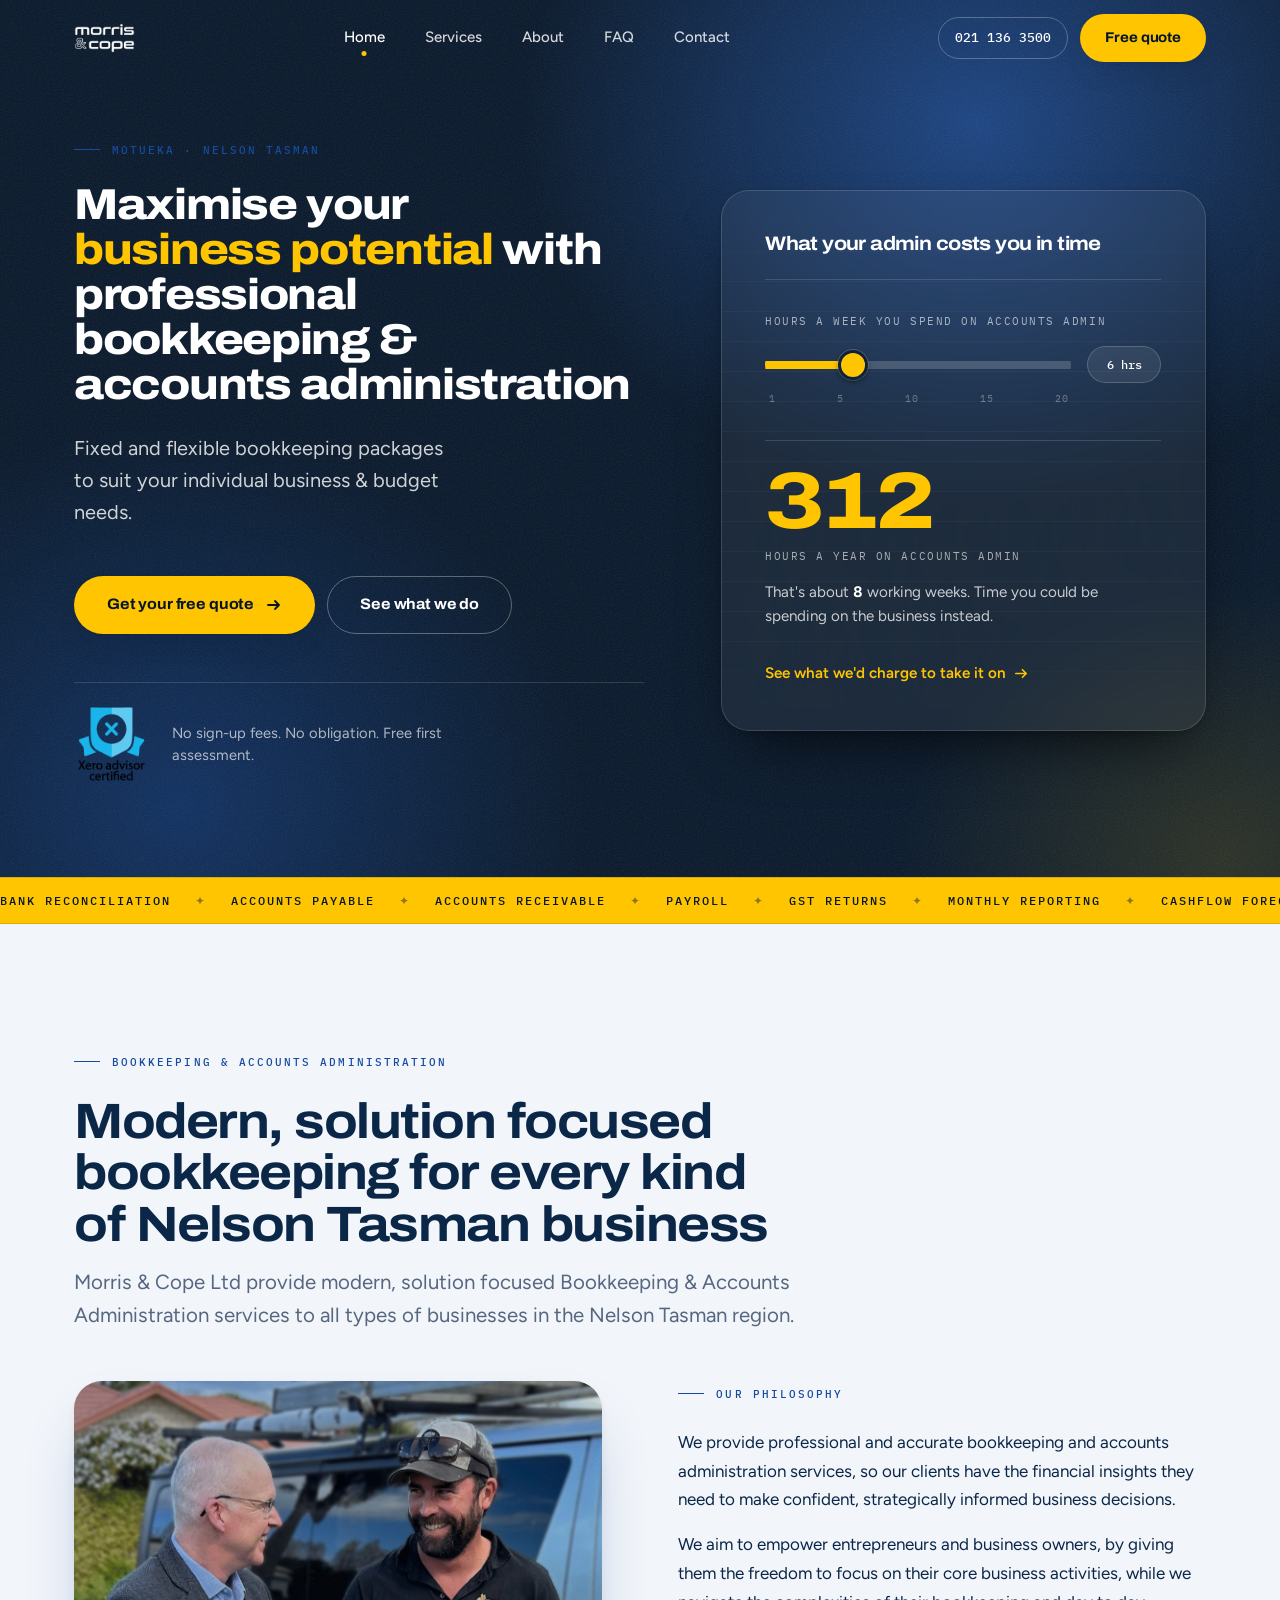
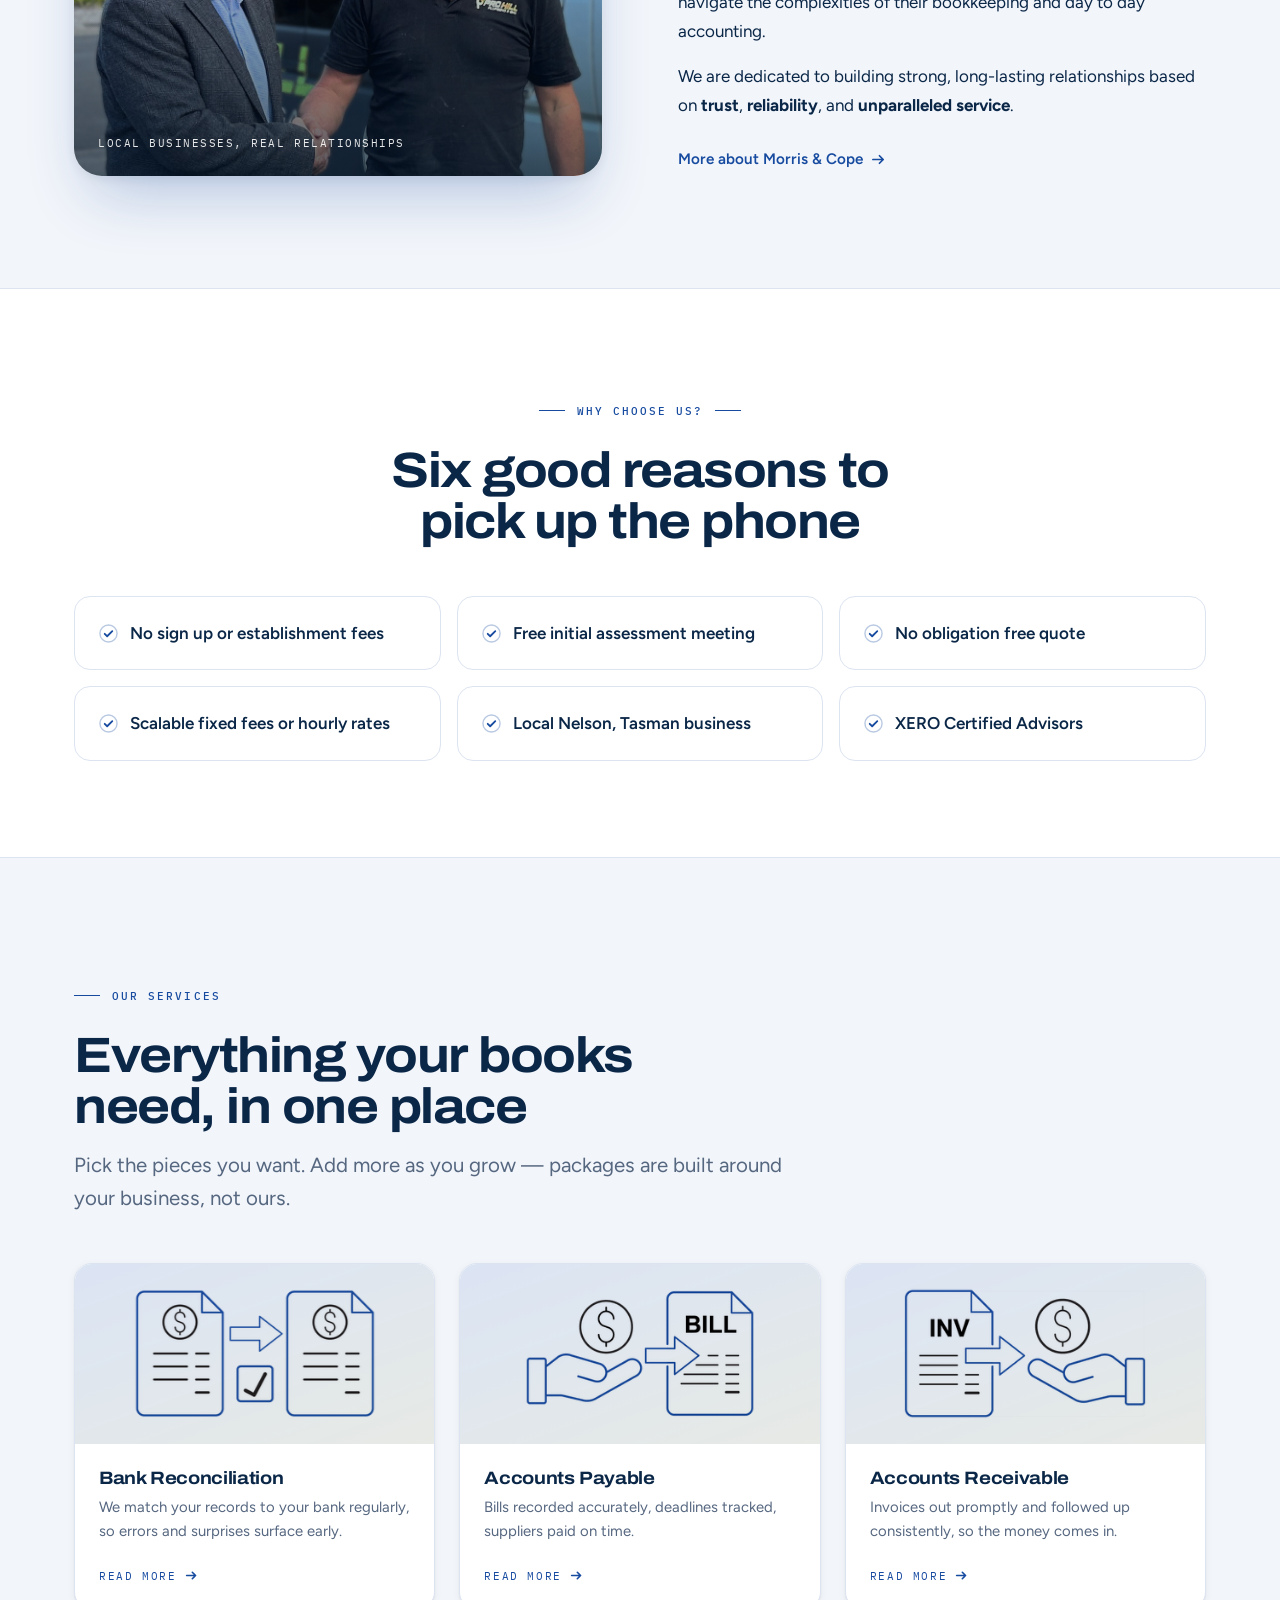
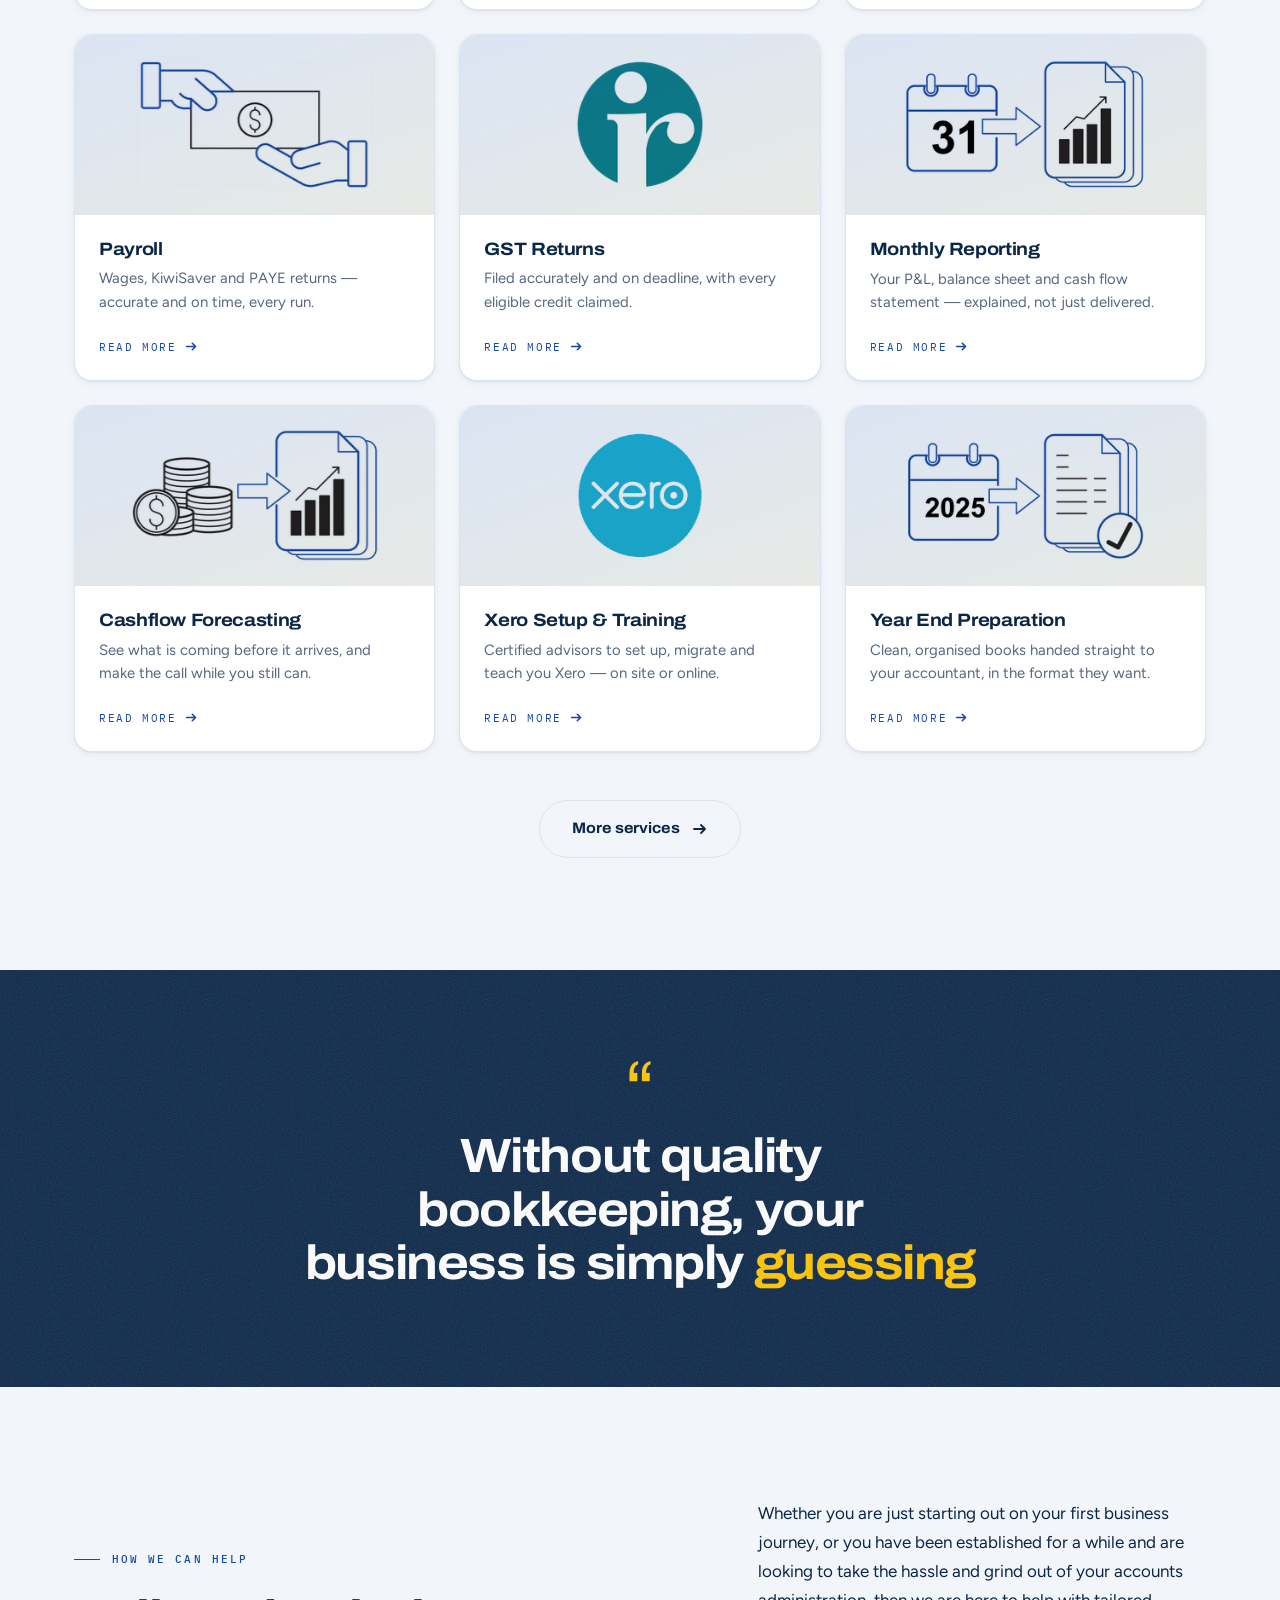
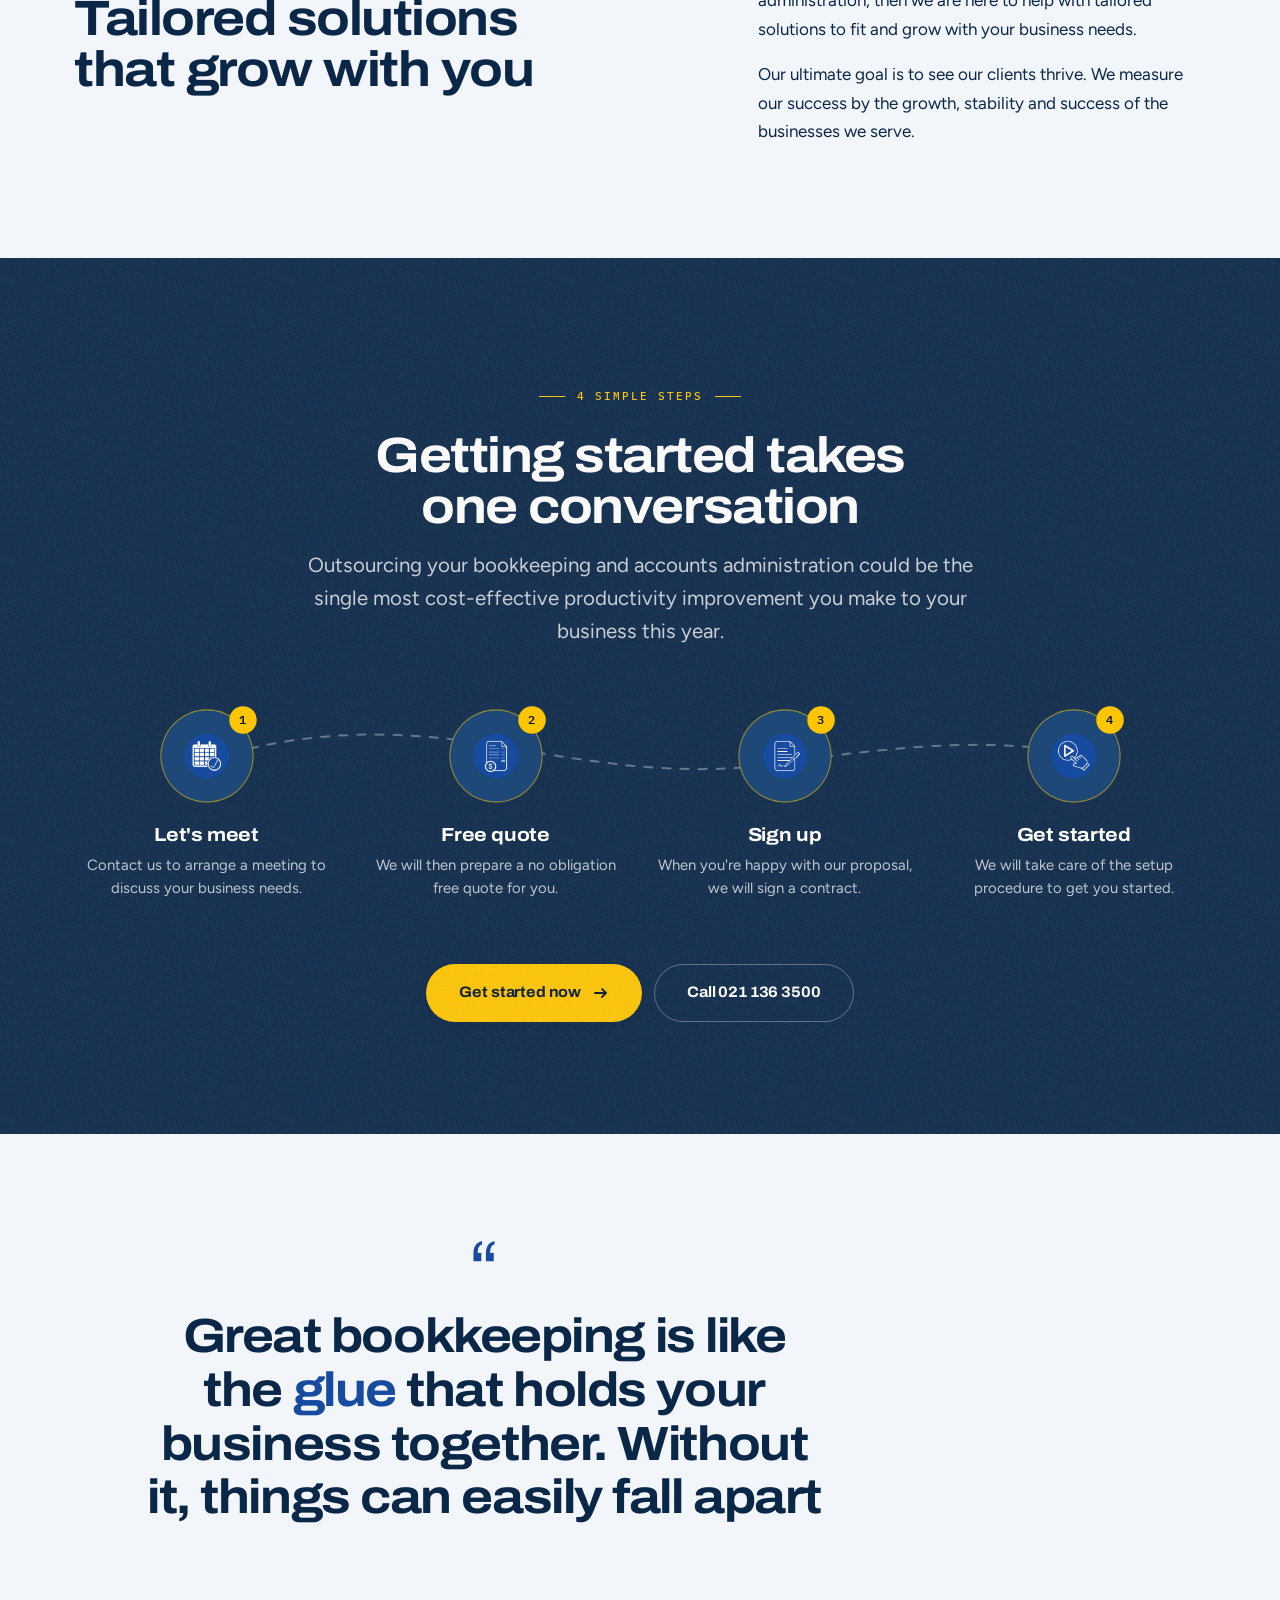
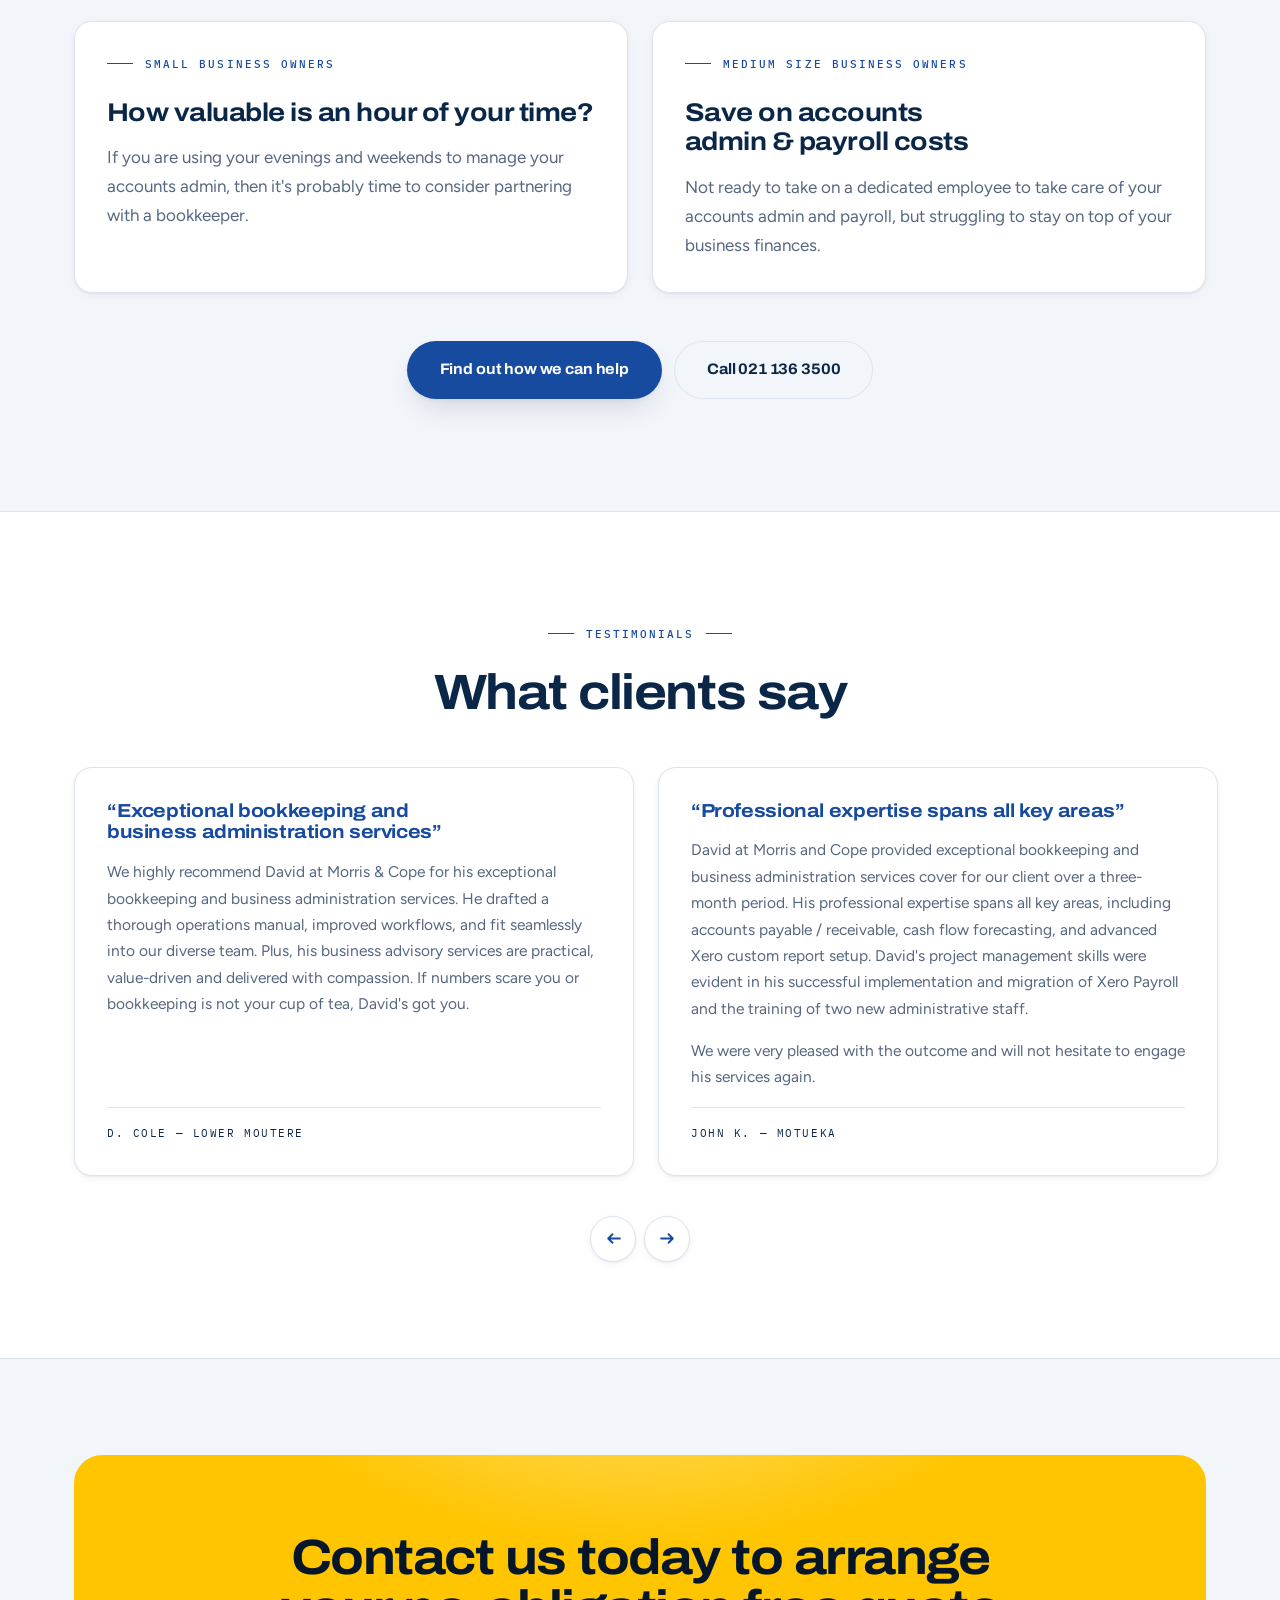
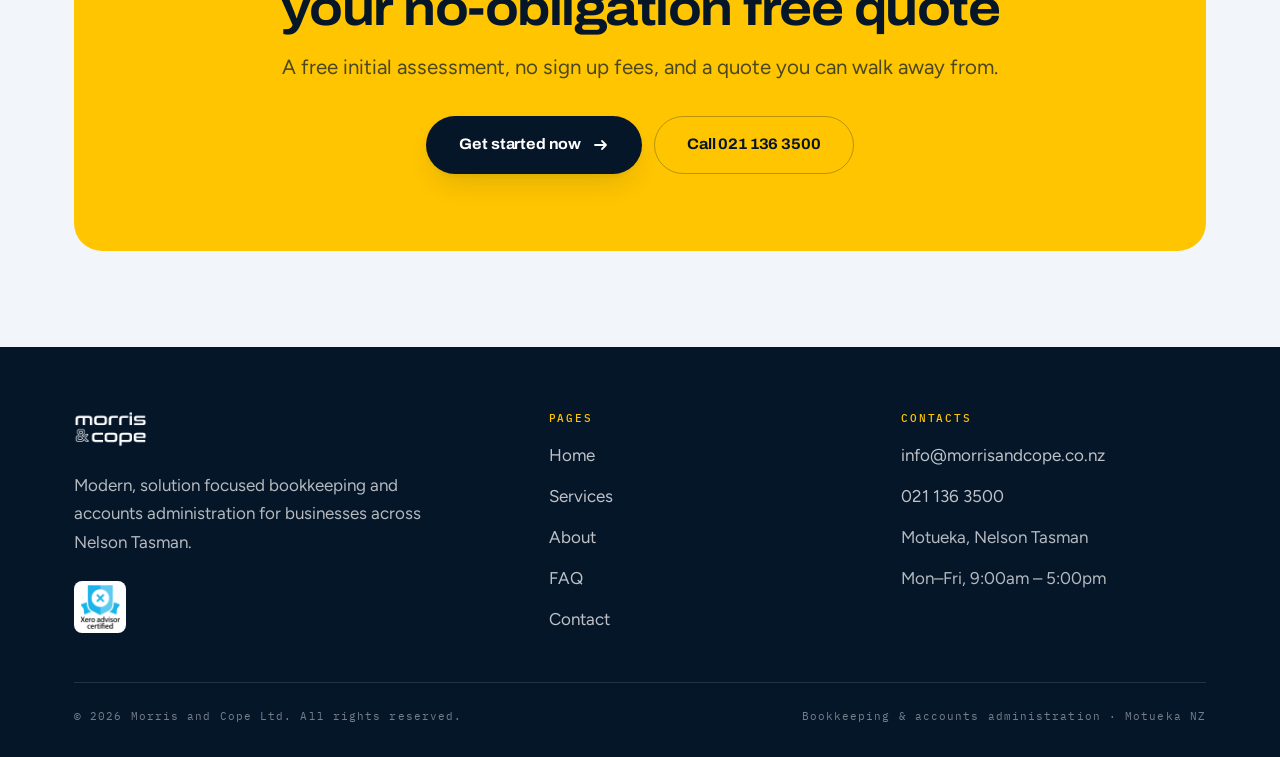
==== commit 6a2d5d59: "Replace the hero instrument with an interactive hours-back calculator The attitude indicator was a o" ====
--- a/index.html
+++ b/index.html
@@ -67,39 +67,30 @@
         </div>
       </div>
 
-      <!-- Signature: an attitude indicator. It starts pitched and rolling,
-           then settles level — the site's own metaphor, made literal. -->
-      <div class="instrument">
-        <div class="horizon" role="img" aria-label="An aircraft attitude indicator settling to level, illustrating a business with its books in order.">
-          <div class="horizon__glass">
-            <div class="horizon__ball">
-              <div class="horizon__line"></div>
-              <div class="horizon__ladder"><i></i><i></i><i></i><i></i></div>
-            </div>
-            <div class="horizon__ref">
-              <svg viewBox="0 0 100 100" fill="none" aria-hidden="true">
-                <g stroke="#FFC500" stroke-width="2.2" stroke-linecap="round">
-                  <path d="M18 50 H34"/><path d="M18 50 V55"/>
-                  <path d="M82 50 H66"/><path d="M82 50 V55"/>
-                </g>
-                <circle cx="50" cy="50" r="2.4" fill="#FFC500"/>
-                <path d="M50 9 l4 7 h-8 z" fill="#FFC500"/>
-              </svg>
-            </div>
-            <div class="horizon__ticks">
-              <svg viewBox="0 0 100 100" fill="none" aria-hidden="true">
-                <circle cx="50" cy="50" r="45" stroke="rgba(255,255,255,.34)" stroke-width="3.6"
-                        stroke-dasharray="0.6 5.85" stroke-linecap="round"/>
-              </svg>
-            </div>
-            <span class="horizon__cap">Books level</span>
-          </div>
-        </div>
-        <div class="readouts">
-          <span class="readout"><b>✓</b> Bank rec</span>
-          <span class="readout"><b>✓</b> GST</span>
-          <span class="readout"><b>✓</b> Payroll</span>
-        </div>
+      <!-- Signature: the visitor works out their own number. Plain arithmetic
+           on what they enter — nothing invented, nothing claimed. -->
+      <div class="calc" data-calc>
+        <h2 class="calc__title">What your admin costs you in time</h2>
+
+        <label class="calc__label" for="admin-hours">Hours a week you spend on accounts admin</label>
+        <div class="calc__control">
+          <input id="admin-hours" type="range" min="1" max="20" step="1" value="6"
+                 aria-describedby="calc-result">
+          <output class="calc__badge" for="admin-hours" data-hours>6 hrs</output>
+        </div>
+        <ul class="calc__scale" aria-hidden="true">
+          <li>1</li><li>5</li><li>10</li><li>15</li><li>20</li>
+        </ul>
+
+        <div class="calc__result" id="calc-result" aria-live="polite">
+          <strong class="calc__big" data-year>312</strong>
+          <span class="calc__unit">hours a year on accounts admin</span>
+          <p class="calc__note">That's about <b data-weeks>8</b> working weeks. Time you could be spending on the business instead.</p>
+        </div>
+
+        <a class="calc__cta link-arrow" href="contact.html"><span>See what we'd charge to take it on</span>
+          <svg width="15" height="15" viewBox="0 0 16 16" fill="none" aria-hidden="true"><path d="M2 8h11M9 4l4 4-4 4" stroke="currentColor" stroke-width="1.8" stroke-linecap="round" stroke-linejoin="round"/></svg>
+        </a>
       </div>
     </div>
   </section>
@@ -302,9 +293,6 @@
           <path class="route__trace" d="M125 46 C 210 16, 292 18, 375 34 C 462 51, 540 66, 625 51 C 702 38, 800 24, 875 40"
                 pathLength="1" fill="none" stroke="#FFC500" stroke-width="2.4"
                 stroke-linecap="round" stroke-dasharray="1" stroke-dashoffset="1"/>
-          <g class="route__plane" style="opacity:0">
-            <path d="M9 0 L-6 -6 L-3 0 L-6 6 Z"/>
-          </g>
         </svg>
 
         <div class="route__steps">
--- a/styles.css
+++ b/styles.css
@@ -1,8 +1,8 @@
 /* ==========================================================================
    Morris & Cope — bookkeeping & accounts administration, Motueka NZ
-   Design system. The site's own copy runs an aviation metaphor
-   (dashboard / co-pilot / altimeter / radar), so the visual language is
-   flight-instrument: hairline ticks, mono labelling, one settling horizon.
+   Design system. The visual language is the bookkeeper's own: ruled ledger
+   lines, mono labelling for anything numeric, and one interactive moment —
+   the hero calculator, where the visitor works out their own number.
    ========================================================================== */
 
 /* ---------- 1. Tokens ---------- */
@@ -80,7 +80,7 @@
 
 /* ---------- 3. Typography ---------- */
 /* Display: Archivo run wide (wdth 112) to echo the wide, rounded logotype.
-   Body: Figtree. Utility: IBM Plex Mono for instrument labelling. */
+   Body: Figtree. Utility: IBM Plex Mono for labels and anything numeric. */
 h1, h2, h3, h4, .display {
   font-family: 'Archivo', ui-sans-serif, system-ui, sans-serif;
   font-variation-settings: 'wdth' 112;
@@ -415,120 +415,150 @@
 .stage.is-live > *:nth-child(5) { animation-delay: .45s; }
 @keyframes stageIn { to { opacity: 1; transform: none; } }
 
-/* ---------- 8. The signature: attitude indicator ---------- */
-.instrument { display: grid; justify-items: center; gap: var(--s5); }
-.horizon {
+/* ---------- 8. The signature: hours-back calculator ----------
+   A ruled panel, like a page from a ledger. Every number on it comes from
+   the visitor's own slider input — no invented figures. Works without JS
+   (the default 6 hrs / 312 hours is already rendered in the markup). */
+.calc {
   position: relative;
-  width: min(400px, 78vw);
-  aspect-ratio: 1;
+  background: rgba(255,255,255,.055);
+  border: 1px solid rgba(255,255,255,.14);
+  border-radius: var(--radius-lg);
+  padding: clamp(var(--s5), 3.4vw, var(--s7));
+  backdrop-filter: blur(10px);
+  -webkit-backdrop-filter: blur(10px);
+  box-shadow: 0 2px 6px rgba(0,0,0,.2), 0 30px 60px -24px rgba(0,0,0,.7);
+  opacity: 0;
+  transform: translateY(18px);
+  animation: calcIn .8s var(--ease-out) .3s forwards;
+  overflow: hidden;
+}
+/* Faint ruled lines, the way an accounts pad is ruled */
+.calc::before {
+  content: '';
+  position: absolute; inset: 0;
+  pointer-events: none;
+  background-image: repeating-linear-gradient(
+    to bottom, rgba(255,255,255,.035) 0 1px, transparent 1px 30px);
+  mask-image: linear-gradient(to bottom, transparent, #000 22%, #000 78%, transparent);
+  -webkit-mask-image: linear-gradient(to bottom, transparent, #000 22%, #000 78%, transparent);
+}
+.calc > * { position: relative; }
+@keyframes calcIn { to { opacity: 1; transform: none; } }
+
+.calc__title {
+  font-size: 1.22rem;
+  color: #fff;
+  margin-bottom: var(--s6);
+  padding-bottom: var(--s5);
+  border-bottom: 1px solid rgba(255,255,255,.14);
+}
+.calc__label {
+  display: block;
+  font-family: 'IBM Plex Mono', monospace;
+  font-size: .68rem; letter-spacing: .14em; text-transform: uppercase;
+  color: rgba(255,255,255,.62);
+  margin-bottom: var(--s4);
+}
+
+/* Slider */
+.calc__control { display: flex; align-items: center; gap: var(--s4); }
+.calc__control input[type="range"] {
+  -webkit-appearance: none; appearance: none;
+  flex: 1; min-width: 0;
+  height: 34px;
+  margin: 0;
+  background: linear-gradient(to right,
+      var(--signal) 0 var(--fill, 26.3%),
+      rgba(255,255,255,.18) var(--fill, 26.3%) 100%)
+    center / 100% 8px no-repeat;
+  border-radius: 999px;
+  cursor: grab;
+}
+.calc__control input[type="range"]:active { cursor: grabbing; }
+.calc__control input[type="range"]::-webkit-slider-thumb {
+  -webkit-appearance: none; appearance: none;
+  width: 30px; height: 30px;
   border-radius: 50%;
-  background:
-    conic-gradient(from 210deg, #1b3459, #0d1e35 25%, #23446f 50%, #0d1e35 75%, #1b3459);
-  padding: 14px;
-  box-shadow:
-    0 0 0 1px rgba(255,255,255,.13),
-    0 30px 70px -22px rgba(0,0,0,.85),
-    inset 0 2px 3px rgba(255,255,255,.16);
-  opacity: 0;
-  transform: scale(.9);
-  animation: instrumentIn .9s var(--ease-out) .25s forwards;
-}
-@keyframes instrumentIn { to { opacity: 1; transform: none; } }
-
-.horizon__glass {
-  position: relative;
-  width: 100%; height: 100%;
+  background: var(--signal);
+  border: 3px solid #0d213a;
+  box-shadow: 0 2px 5px rgba(0,0,0,.45), 0 0 0 1px rgba(255,255,255,.22);
+  transition: transform .24s var(--ease-back);
+}
+.calc__control input[type="range"]::-moz-range-thumb {
+  width: 24px; height: 24px;
   border-radius: 50%;
-  overflow: hidden;
-  background: #0a1729;
-  box-shadow: inset 0 0 0 2px rgba(0,0,0,.5), inset 0 6px 22px rgba(0,0,0,.6);
-}
-/* The moving ball: rolls and pitches, then settles level */
-.horizon__ball {
-  position: absolute;
-  left: -55%; right: -55%; top: -75%; bottom: -75%;
-  transform-origin: 50% 50%;
-  animation: settle 3.4s var(--ease-out) .5s forwards;
-}
-.horizon__ball::before,
-.horizon__ball::after {
-  content: ''; position: absolute; left: 0; right: 0; height: 50%;
-}
-.horizon__ball::before { top: 0;    background: linear-gradient(180deg, #4F92E4, #1E5EB6); }
-.horizon__ball::after  { bottom: 0; background: linear-gradient(180deg, #5E4A22, #241A0B); }
-.horizon__line {
-  position: absolute; left: 0; right: 0; top: 50%;
-  height: 2px; background: rgba(255,255,255,.92);
-  transform: translateY(-1px);
-  z-index: 2;
-}
-/* Pitch ladder — rungs sit inside the ball, so they roll and pitch with it */
-.horizon__ladder i {
-  position: absolute;
-  left: 50%; translate: -50% 0;
-  height: 1.5px; background: rgba(255,255,255,.5);
-  border-radius: 2px;
-  z-index: 3;
-}
-.horizon__ladder i:nth-child(1) { top: 44.4%; width: 6%; }
-.horizon__ladder i:nth-child(2) { top: 41.6%; width: 10%; }
-.horizon__ladder i:nth-child(3) { top: 55.6%; width: 6%; }
-.horizon__ladder i:nth-child(4) { top: 58.4%; width: 10%; }
-@keyframes settle {
-  0%   { transform: rotate(-19deg) translateY(9%); }
-  35%  { transform: rotate(11deg)  translateY(-5.5%); }
-  62%  { transform: rotate(-5deg)  translateY(2.5%); }
-  82%  { transform: rotate(2deg)   translateY(-1%); }
-  100% { transform: rotate(0deg)   translateY(0); }
-}
-/* Ambient breathing once level, so the panel never looks frozen */
-.horizon.is-level .horizon__ball { animation: idle 11s ease-in-out infinite; }
-@keyframes idle {
-  0%, 100% { transform: rotate(-.9deg) translateY(.5%); }
-  50%      { transform: rotate(.9deg)  translateY(-.5%); }
-}
-
-/* Fixed aircraft reference symbol, in signal yellow */
-.horizon__ref { position: absolute; inset: 0; z-index: 4; }
-.horizon__ref svg { width: 100%; height: 100%; }
-/* Bezel tick ring */
-.horizon__ticks { position: absolute; inset: 0; z-index: 5; pointer-events: none; }
-.horizon__ticks svg { width: 100%; height: 100%; }
-/* Glass sheen */
-.horizon__glass::after {
-  content: ''; position: absolute; inset: 0; z-index: 6; pointer-events: none;
-  background: linear-gradient(152deg, rgba(255,255,255,.22) 0%, rgba(255,255,255,.05) 28%, transparent 52%);
-}
-.horizon__cap {
-  position: absolute; z-index: 7; left: 50%; bottom: 15%; translate: -50% 0;
-  font-family: 'IBM Plex Mono', monospace;
-  font-size: .62rem; letter-spacing: .2em; text-transform: uppercase;
+  background: var(--signal);
+  border: 3px solid #0d213a;
+  box-shadow: 0 2px 5px rgba(0,0,0,.45), 0 0 0 1px rgba(255,255,255,.22);
+  transition: transform .24s var(--ease-back);
+}
+.calc__control input[type="range"]:hover::-webkit-slider-thumb,
+.calc__control input[type="range"]:focus-visible::-webkit-slider-thumb { transform: scale(1.16); }
+.calc__control input[type="range"]:hover::-moz-range-thumb,
+.calc__control input[type="range"]:focus-visible::-moz-range-thumb { transform: scale(1.16); }
+.calc__control input[type="range"]:focus-visible { outline: 3px solid var(--signal); outline-offset: 6px; }
+
+.calc__badge {
+  flex: none;
+  min-width: 74px;
+  text-align: center;
+  padding: 7px var(--s3);
+  border-radius: 999px;
+  background: rgba(255,255,255,.08);
+  border: 1px solid rgba(255,255,255,.18);
+  font-family: 'IBM Plex Mono', monospace;
+  font-size: .78rem; font-weight: 500;
+  color: #fff;
+}
+
+.calc__scale {
+  display: flex; justify-content: space-between;
+  list-style: none; margin: var(--s2) 0 0; padding: 0 92px 0 4px;
+  font-family: 'IBM Plex Mono', monospace;
+  font-size: .62rem; letter-spacing: .1em;
+  color: rgba(255,255,255,.34);
+}
+
+/* Result */
+.calc__result {
+  margin-top: var(--s6);
+  padding-top: var(--s5);
+  border-top: 1px solid rgba(255,255,255,.14);
+}
+.calc__big {
+  display: block;
+  font-family: 'Archivo', sans-serif;
+  font-variation-settings: 'wdth' 118;
+  font-weight: 800;
+  font-size: clamp(3.4rem, 8vw, 5rem);
+  line-height: .92;
+  letter-spacing: -0.045em;
+  color: var(--signal);
+  font-variant-numeric: tabular-nums;
+}
+.calc__big.is-tick { animation: tick .34s var(--ease-back); }
+@keyframes tick {
+  0%   { transform: translateY(4px) scale(.985); }
+  100% { transform: none; }
+}
+.calc__unit {
+  display: block;
+  margin-top: var(--s2);
+  font-family: 'IBM Plex Mono', monospace;
+  font-size: .68rem; letter-spacing: .14em; text-transform: uppercase;
   color: rgba(255,255,255,.62);
-  white-space: nowrap;
-}
-
-/* Status chips beneath the instrument */
-.readouts { display: flex; flex-wrap: wrap; gap: var(--s2); justify-content: center; }
-.readout {
-  display: inline-flex; align-items: center; gap: var(--s2);
-  padding: 7px var(--s4) 7px var(--s3);
-  border: 1px solid rgba(255,255,255,.16);
-  background: rgba(255,255,255,.05);
-  border-radius: 999px;
-  font-family: 'IBM Plex Mono', monospace;
-  font-size: .66rem; letter-spacing: .13em; text-transform: uppercase;
-  color: rgba(255,255,255,.74);
-  opacity: 0; transform: translateY(8px);
-  animation: stageIn .5s var(--ease-out) forwards;
-}
-.readout:nth-child(1) { animation-delay: 1.55s; }
-.readout:nth-child(2) { animation-delay: 1.7s; }
-.readout:nth-child(3) { animation-delay: 1.85s; }
-.readout b {
-  width: 15px; height: 15px; border-radius: 50%;
-  background: var(--signal); color: var(--ink);
-  display: grid; place-items: center;
-  font-size: .58rem; font-weight: 700; line-height: 1;
+}
+.calc__note {
+  margin: var(--s4) 0 0;
+  font-size: .95rem; line-height: 1.55;
+  color: rgba(255,255,255,.76);
+}
+.calc__note b { color: #fff; font-variant-numeric: tabular-nums; }
+
+.calc__cta {
+  margin-top: var(--s6);
+  color: var(--signal);
 }
 
 /* ---------- 9. Ticker ---------- */
@@ -711,7 +741,6 @@
   stroke-dasharray: 7 9;
   stroke-linecap: round;
 }
-.route__plane { fill: var(--signal); }
 .route__steps {
   z-index: 1;
   display: grid;
@@ -1098,14 +1127,14 @@
   margin: var(--s2) 0 var(--s4);
 }
 
-/* Pillar cards (about) — icons drawn as instruments, matching the hero */
+/* Pillar cards (about) — a ruled cap instead of an icon, so the type leads */
 .pillar { display: flex; flex-direction: column; gap: var(--s4); }
-.pillar .pillar-ico {
-  width: 68px; height: 68px;
-  background: var(--blue-wash);
-  border-radius: 18px; padding: 12px;
-  border: 1px solid var(--mist);
-}
+.pillar::before {
+  content: '';
+  width: 40px; height: 3px; border-radius: 2px;
+  background: var(--signal);
+}
+.pillar h3 { font-size: 1.34rem; }
 
 /* ---------- 22. Responsive ---------- */
 @media (max-width: 1040px) {
@@ -1171,9 +1200,7 @@
   .hero__proof { flex-wrap: nowrap; gap: var(--s4); }
   .hero__proof img { height: 56px; }
   .hero__proof p { max-width: none; font-size: .88rem; }
-  .horizon { width: min(290px, 68vw); padding: 10px; }
-  .horizon__cap { font-size: .56rem; bottom: 13%; }
-  .readout { font-size: .6rem; padding: 6px var(--s3) 6px 6px; }
+  .calc__scale { padding-right: 84px; }
   .checks { grid-template-columns: 1fr; }
   .foot-grid { grid-template-columns: 1fr; }
   .hero { padding-bottom: var(--s8); }
@@ -1190,7 +1217,7 @@
     animation-iteration-count: 1 !important;
     transition-duration: .001ms !important;
   }
-  .reveal, .stage > *, .readout, .horizon { opacity: 1 !important; transform: none !important; }
+  .reveal, .stage > *, .calc { opacity: 1 !important; transform: none !important; }
   .ticker__track { animation: none; }
 }
 
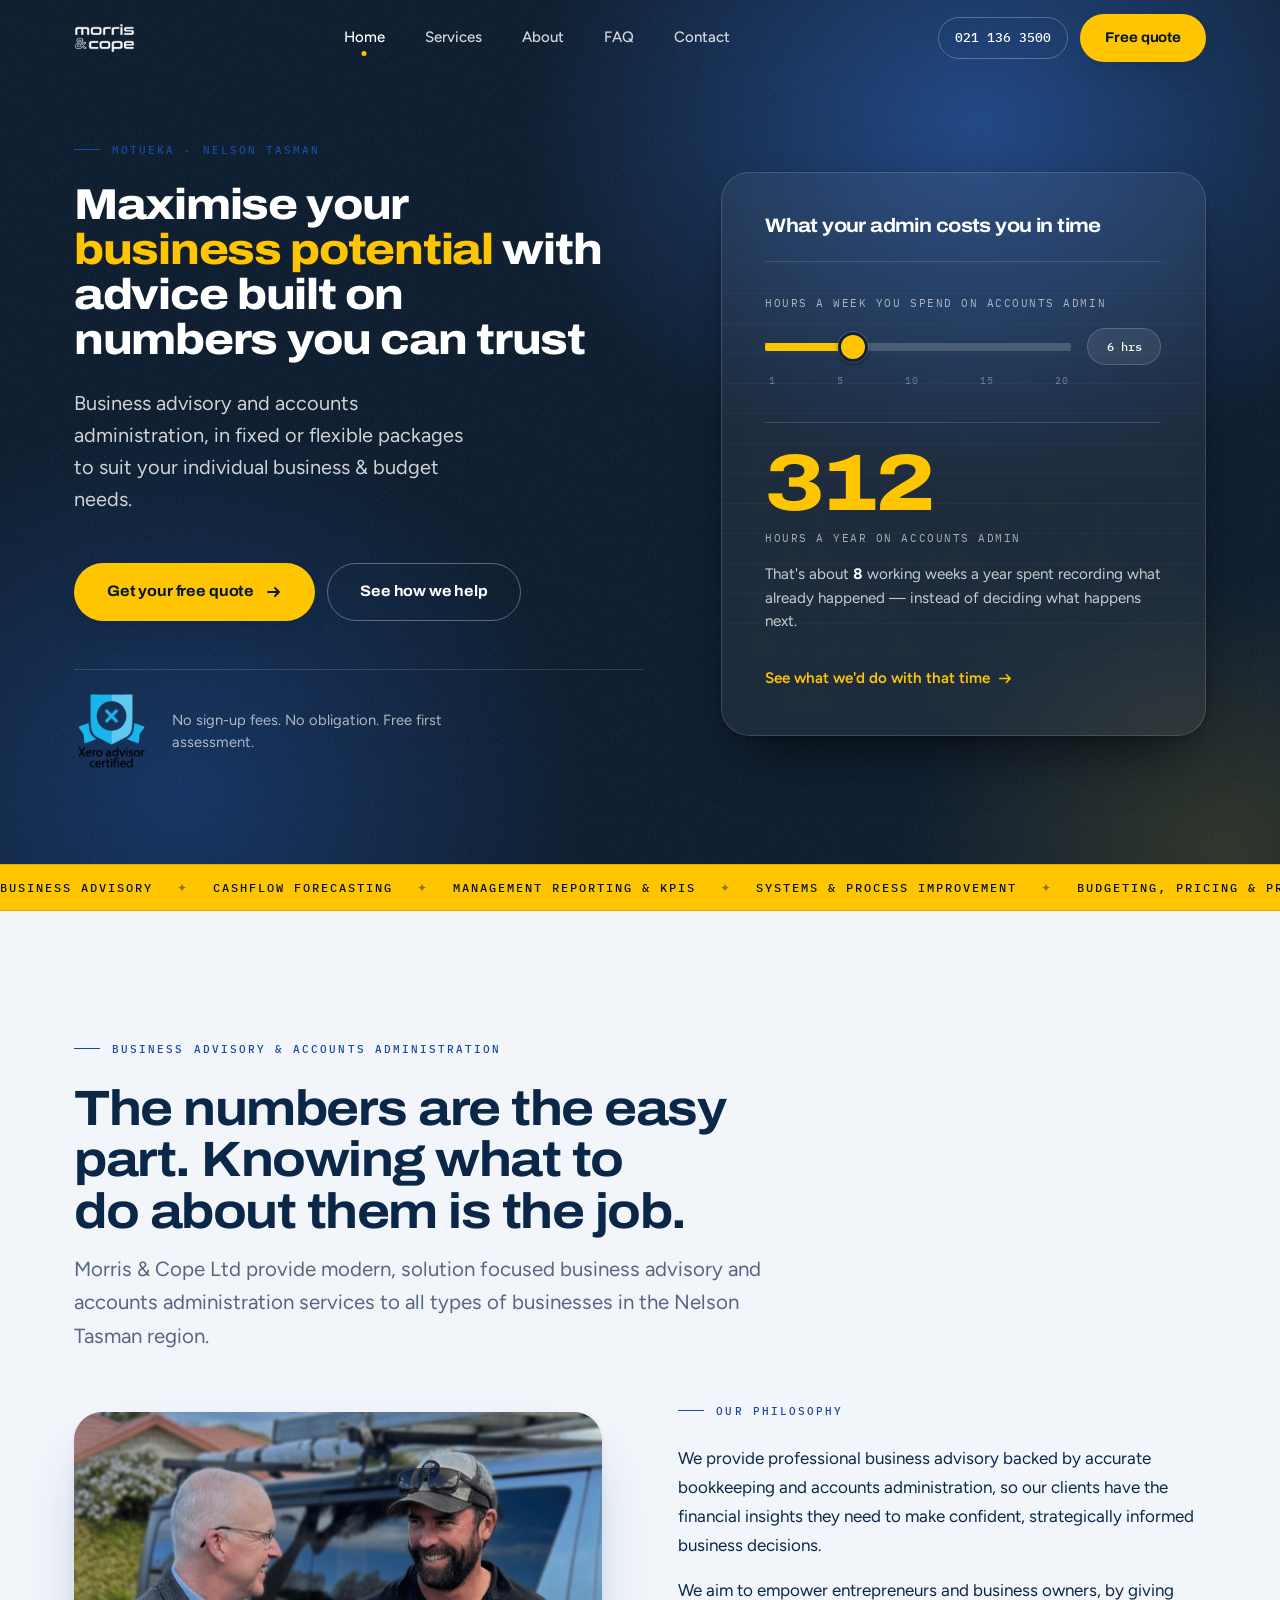
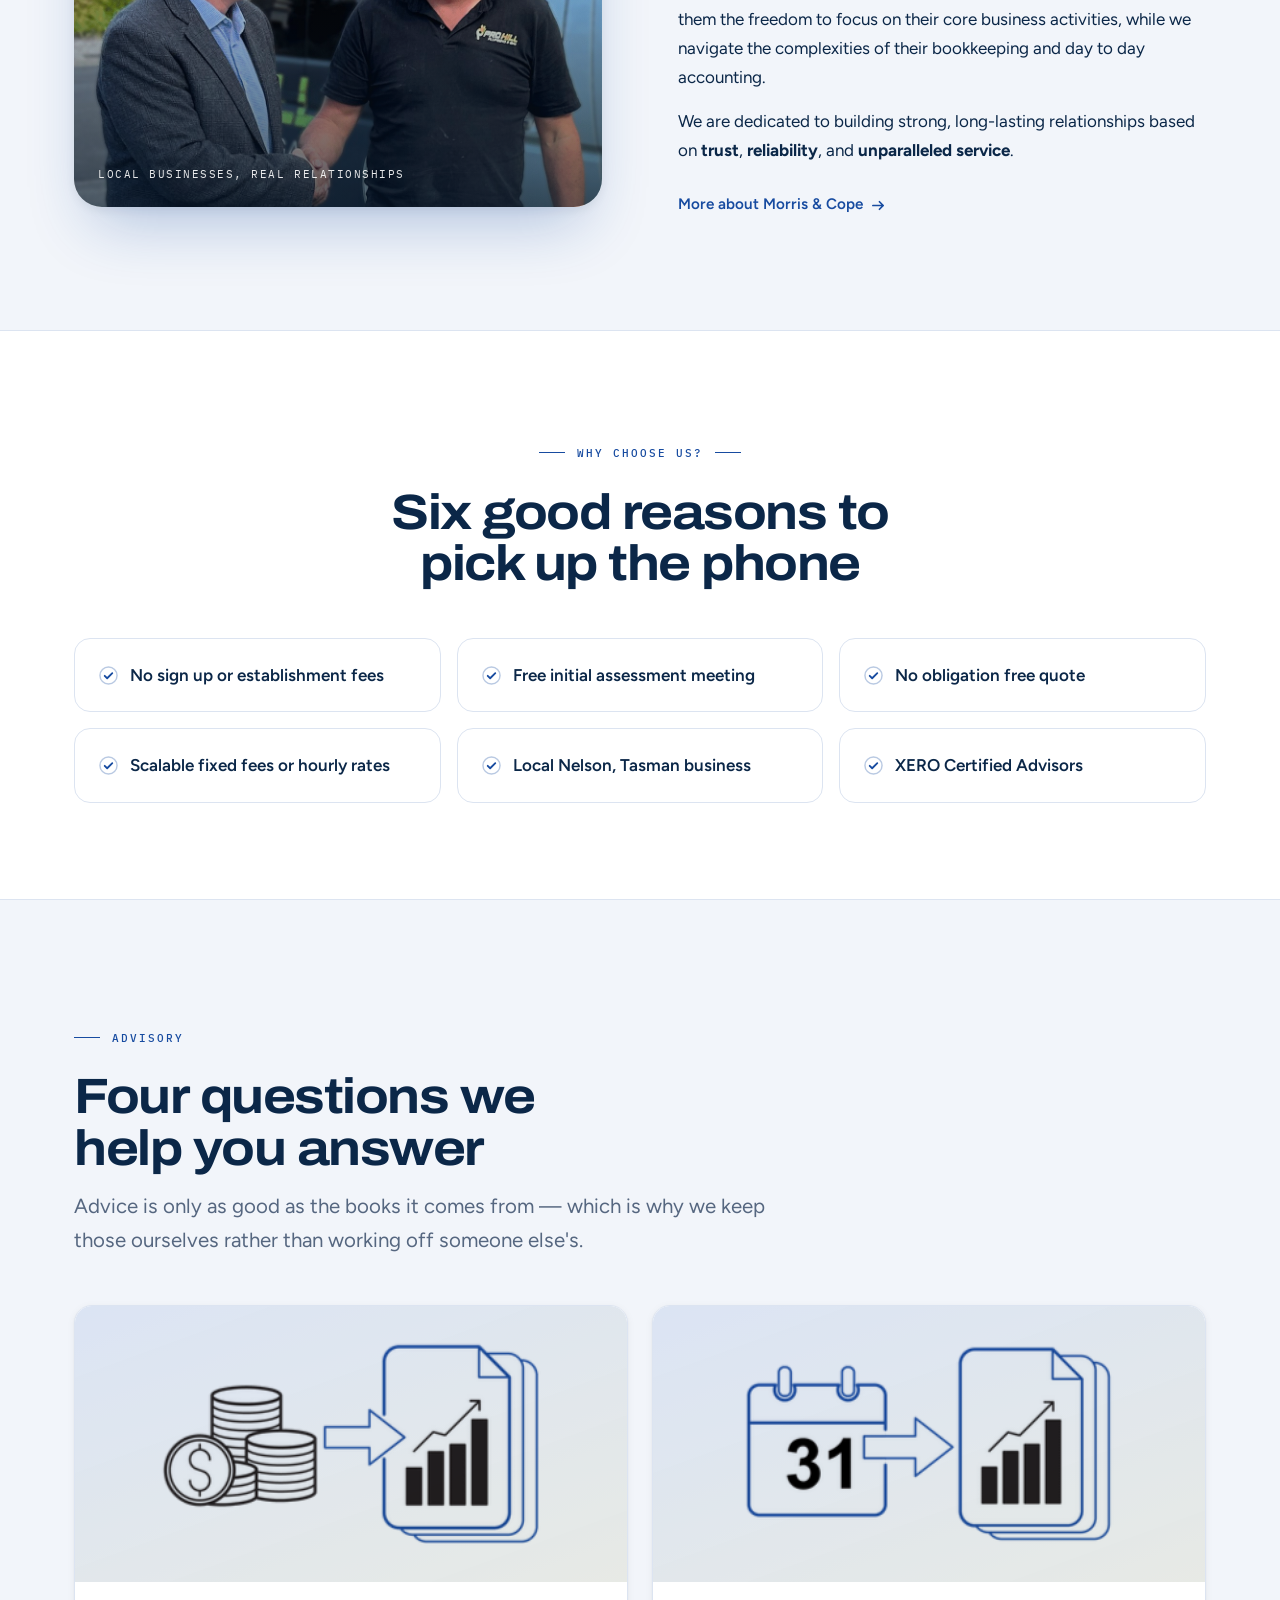
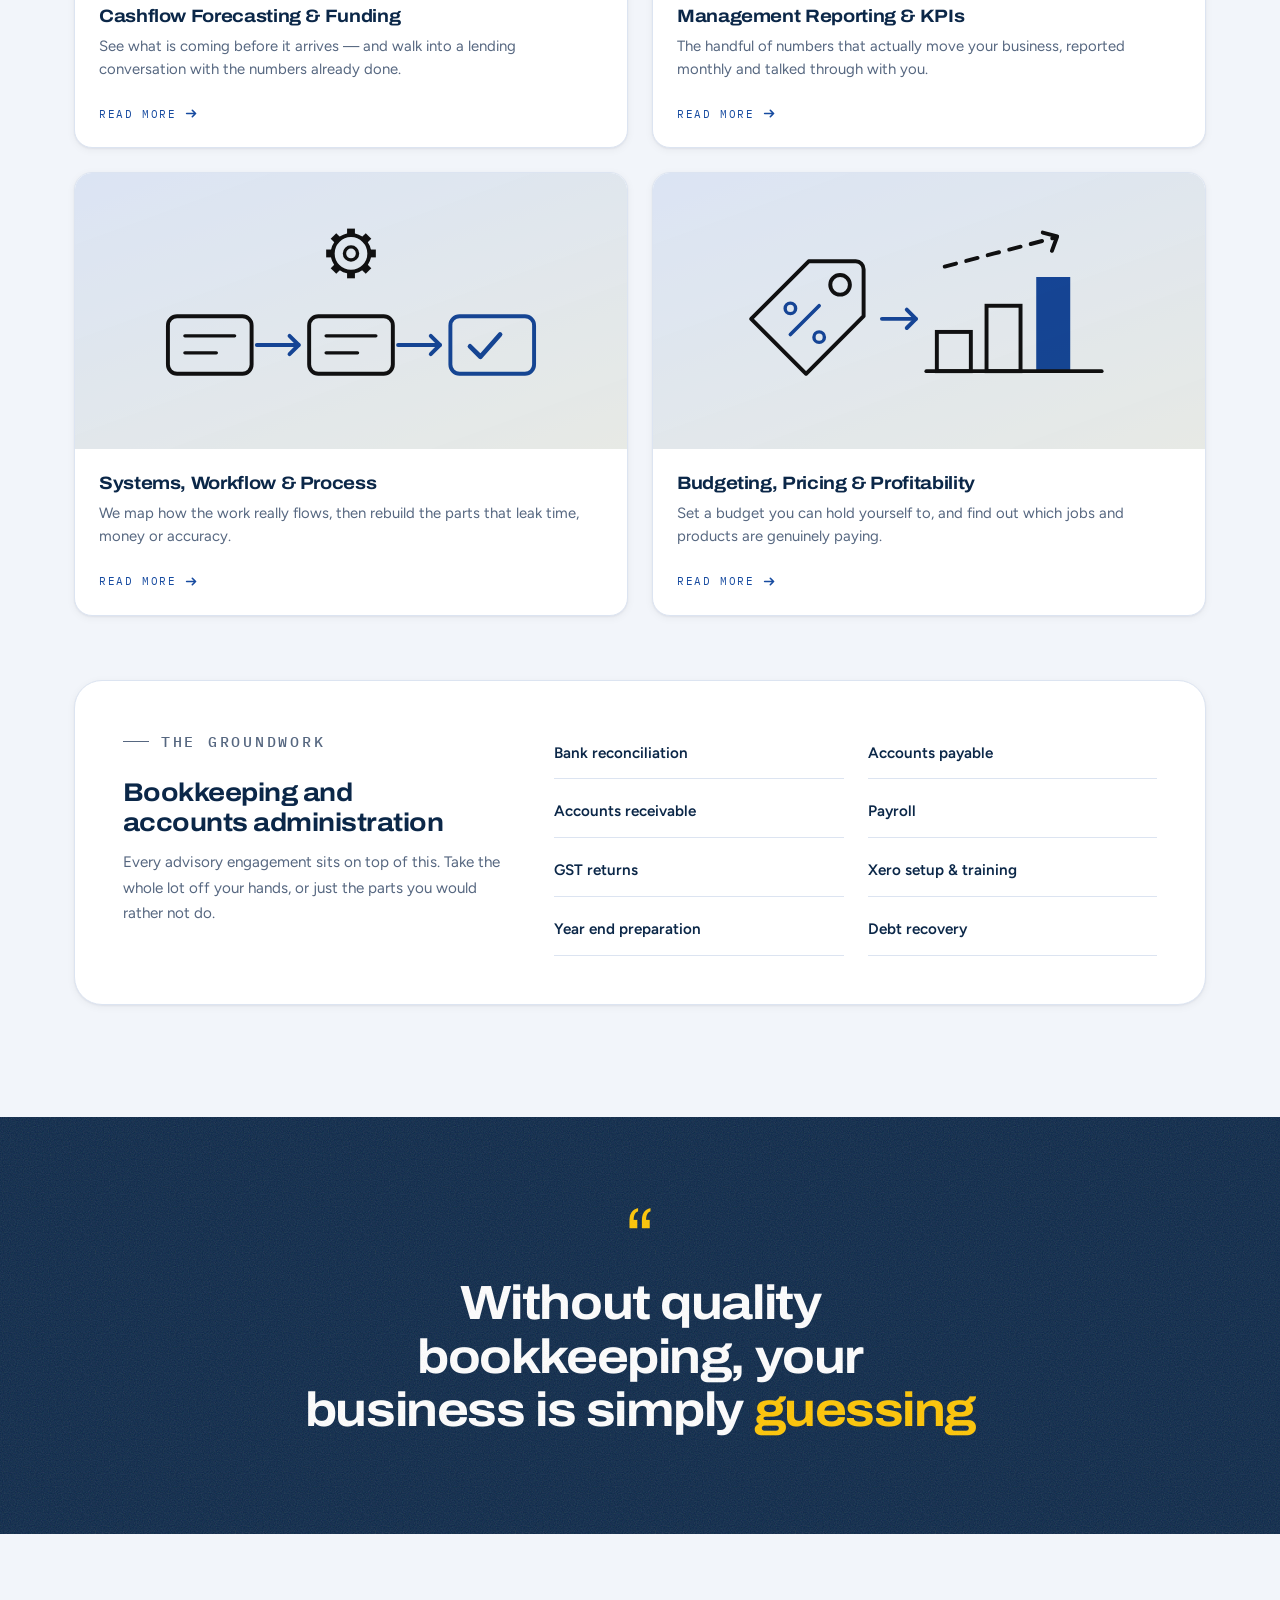
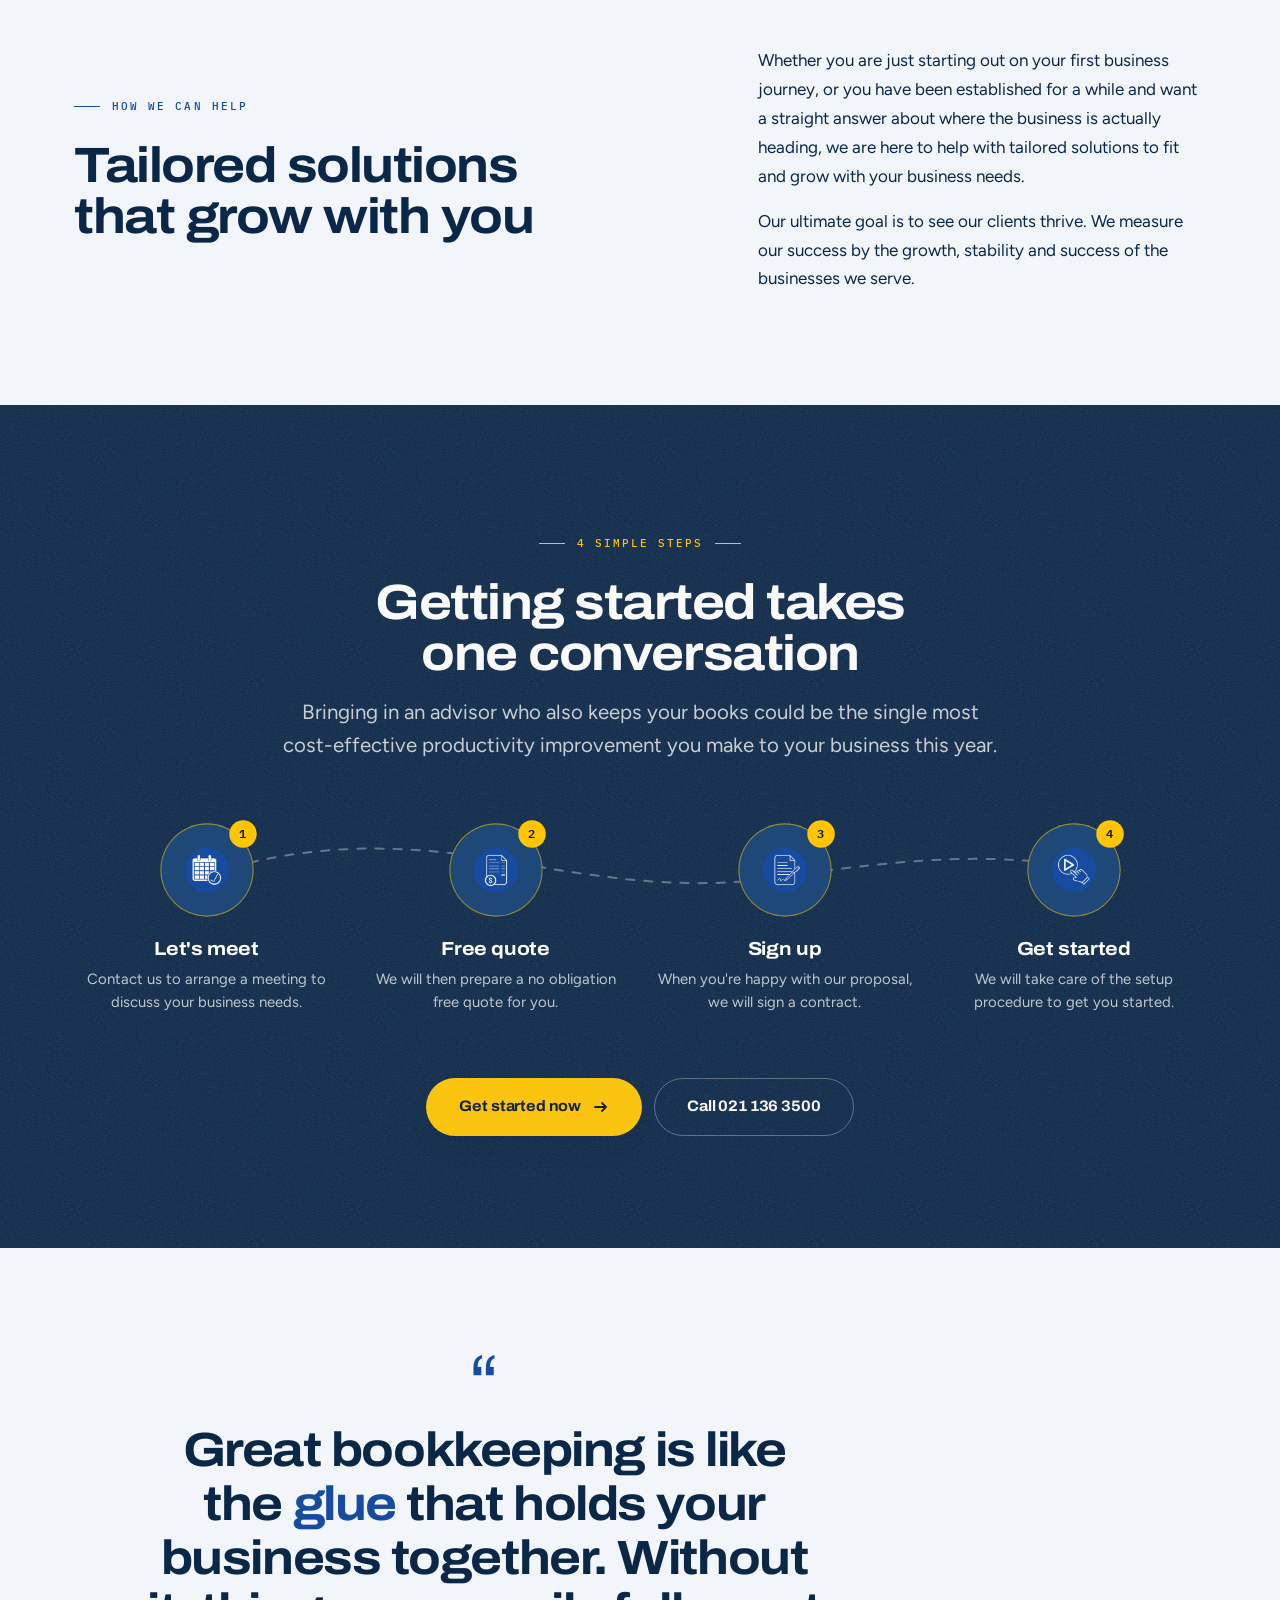
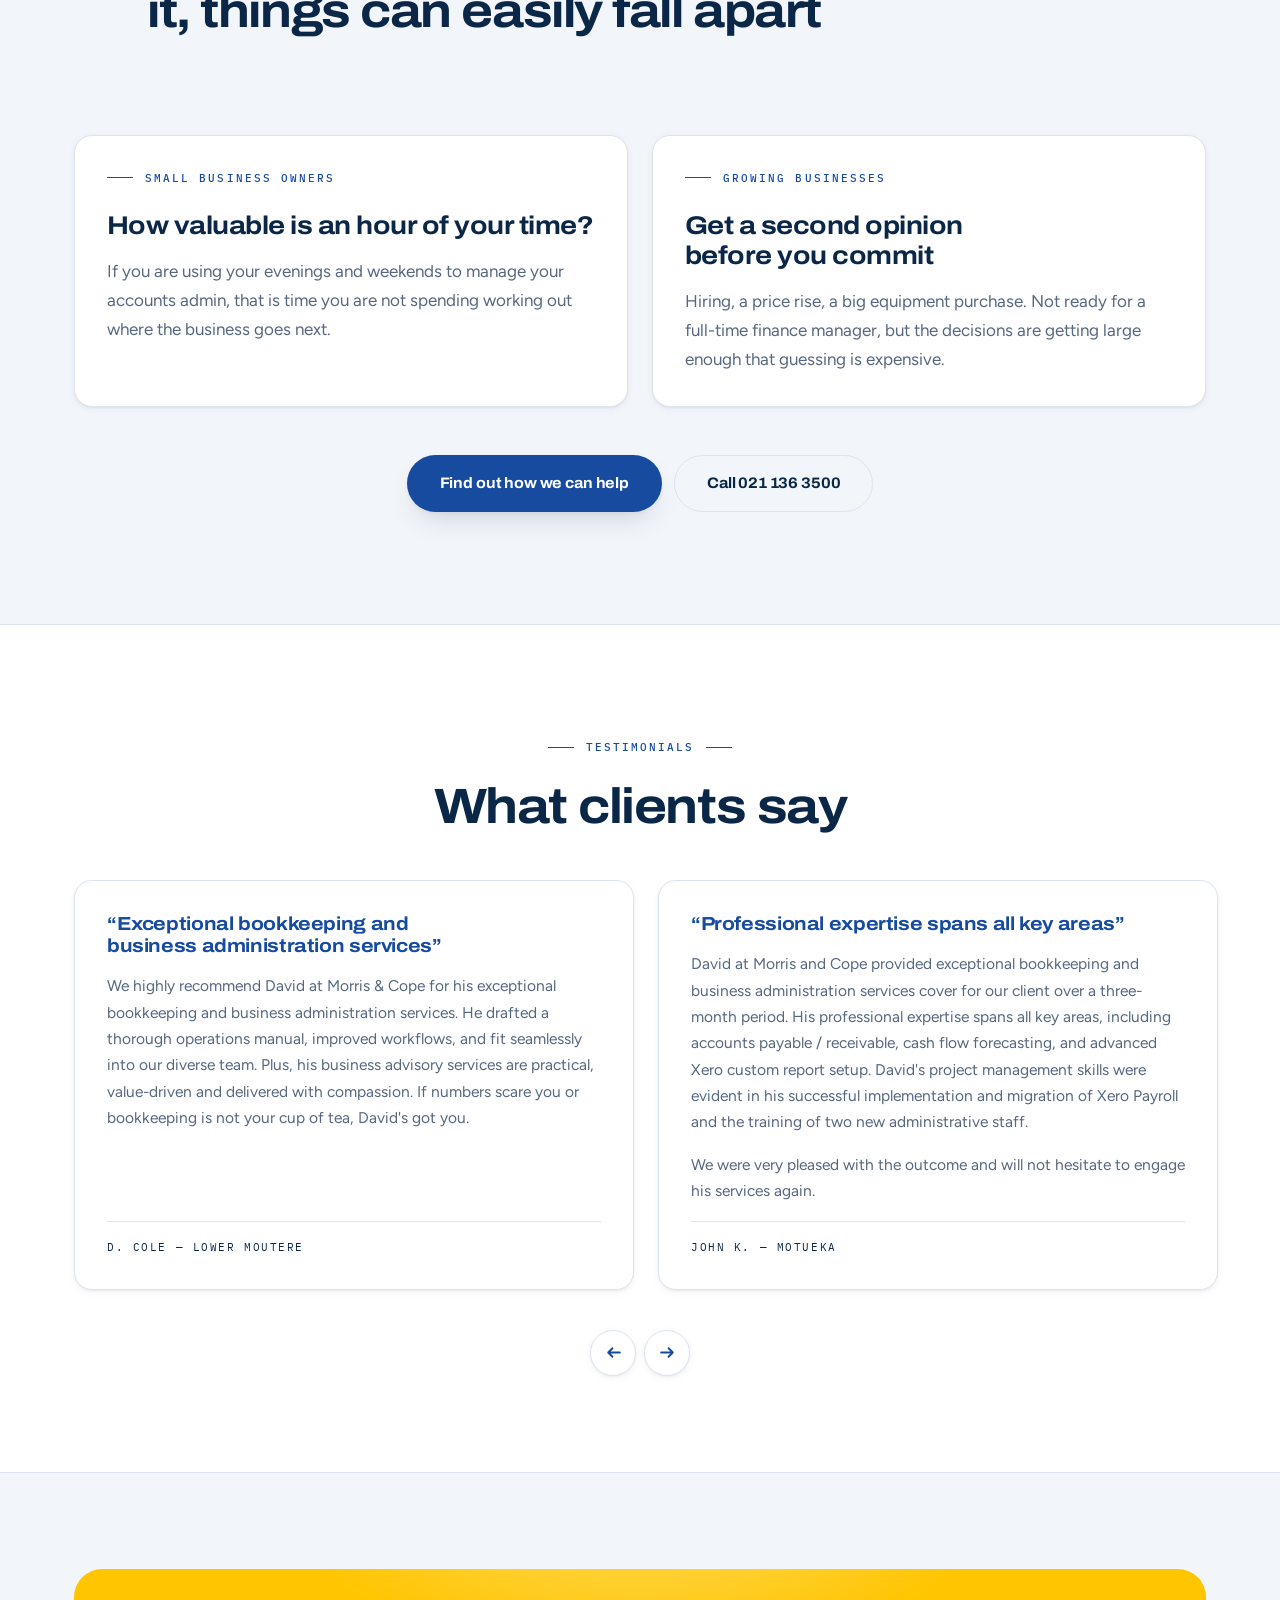
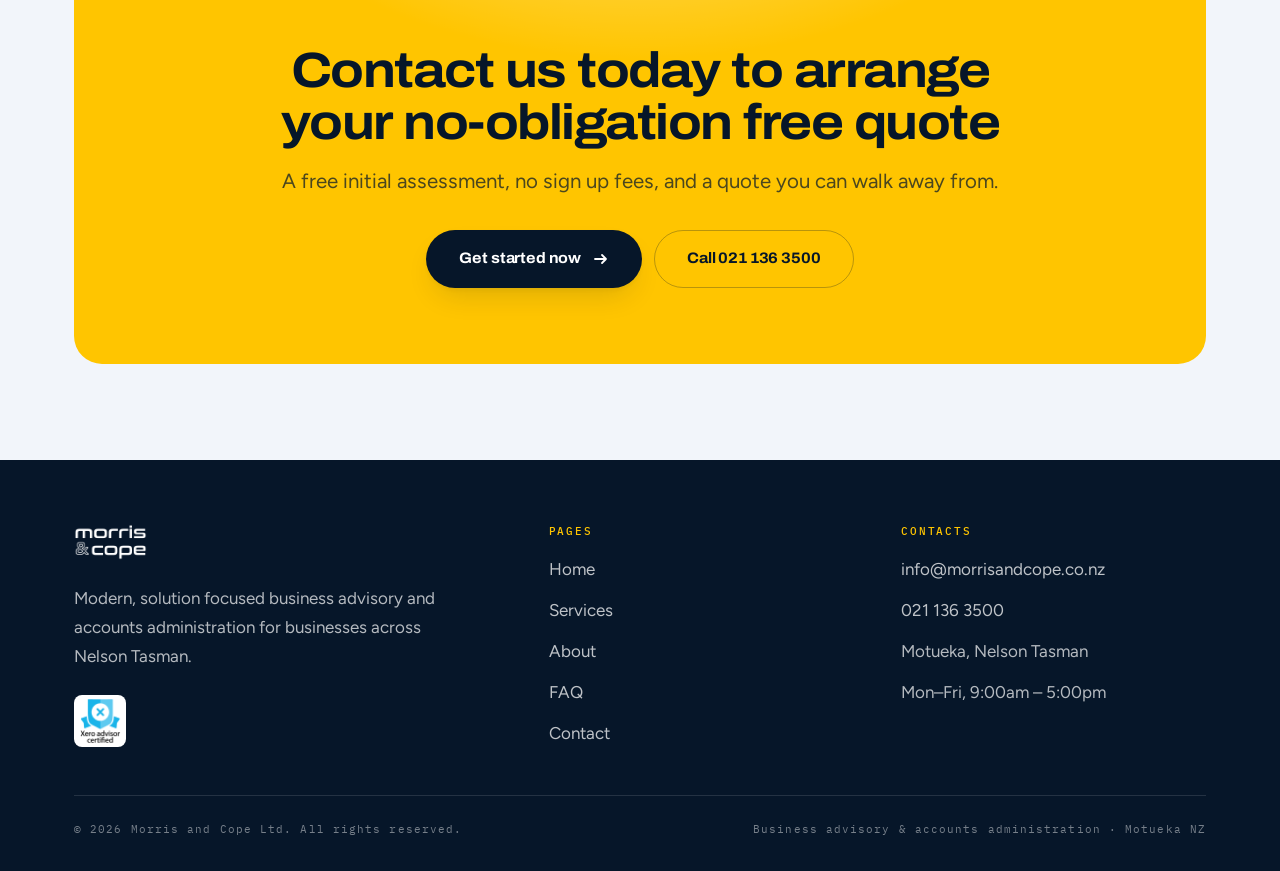
==== commit 6dda8ebb: "Reposition the site from bookkeeping to business advisory The company's primary focus has shifted, s" ====
--- a/index.html
+++ b/index.html
@@ -4,8 +4,8 @@
 <meta charset="utf-8">
 <script>document.documentElement.classList.add('js')</script>
 <meta name="viewport" content="width=device-width, initial-scale=1">
-<title>Bookkeeping &amp; Accounts Administration — Morris &amp; Cope, Motueka</title>
-<meta name="description" content="Morris &amp; Cope Ltd provide modern, solution focused bookkeeping and accounts administration services to all types of businesses in the Nelson Tasman region. Xero certified. Free no-obligation quote.">
+<title>Business Advisory &amp; Accounts Administration — Morris &amp; Cope, Motueka</title>
+<meta name="description" content="Business advisory for Nelson Tasman businesses — cashflow forecasting, management reporting and KPIs, systems and process improvement, budgeting and pricing. Built on bookkeeping we keep accurate ourselves. Free no-obligation quote.">
 <link rel="icon" href="images/favicon.png">
 <link rel="preconnect" href="https://fonts.googleapis.com">
 <link rel="preconnect" href="https://fonts.gstatic.com" crossorigin>
@@ -53,13 +53,13 @@
     <div class="wrap hero__grid">
       <div class="stage">
         <p class="eyebrow">Motueka · Nelson Tasman</p>
-        <h1 class="hero__title">Maximise your <em>business potential</em> with professional bookkeeping &amp; accounts administration</h1>
-        <p class="hero__sub">Fixed and flexible bookkeeping packages to suit your individual business &amp; budget needs.</p>
+        <h1 class="hero__title">Maximise your <em>business potential</em> with advice built on numbers you can trust</h1>
+        <p class="hero__sub">Business advisory and accounts administration, in fixed or flexible packages to suit your individual business &amp; budget needs.</p>
         <div class="actions">
           <a class="btn btn--signal" href="contact.html">Get your free quote
             <svg width="16" height="16" viewBox="0 0 16 16" fill="none" aria-hidden="true"><path d="M2 8h11M9 4l4 4-4 4" stroke="currentColor" stroke-width="1.8" stroke-linecap="round" stroke-linejoin="round"/></svg>
           </a>
-          <a class="btn btn--ghost" href="services.html">See what we do</a>
+          <a class="btn btn--ghost" href="services.html">See how we help</a>
         </div>
         <div class="hero__proof">
           <img src="images/xero-certified.png" alt="Xero advisor certified">
@@ -85,10 +85,10 @@
         <div class="calc__result" id="calc-result" aria-live="polite">
           <strong class="calc__big" data-year>312</strong>
           <span class="calc__unit">hours a year on accounts admin</span>
-          <p class="calc__note">That's about <b data-weeks>8</b> working weeks. Time you could be spending on the business instead.</p>
-        </div>
-
-        <a class="calc__cta link-arrow" href="contact.html"><span>See what we'd charge to take it on</span>
+          <p class="calc__note">That's about <b data-weeks>8</b> working weeks a year spent recording what already happened — instead of deciding what happens next.</p>
+        </div>
+
+        <a class="calc__cta link-arrow" href="services.html#advisory"><span>See what we'd do with that time</span>
           <svg width="15" height="15" viewBox="0 0 16 16" fill="none" aria-hidden="true"><path d="M2 8h11M9 4l4 4-4 4" stroke="currentColor" stroke-width="1.8" stroke-linecap="round" stroke-linejoin="round"/></svg>
         </a>
       </div>
@@ -99,10 +99,10 @@
   <div class="ticker" aria-hidden="true">
     <div class="ticker__track">
       <div class="ticker__set">
-        <span>Bank reconciliation</span><span>Accounts payable</span><span>Accounts receivable</span><span>Payroll</span><span>GST returns</span><span>Monthly reporting</span><span>Cashflow forecasting</span><span>Xero setup &amp; training</span><span>Year end preparation</span><span>Debt recovery</span>
+        <span>Business advisory</span><span>Cashflow forecasting</span><span>Management reporting &amp; KPIs</span><span>Systems &amp; process improvement</span><span>Budgeting, pricing &amp; profitability</span><span>Bank reconciliation</span><span>Accounts payable</span><span>Accounts receivable</span><span>Payroll</span><span>GST returns</span><span>Xero setup &amp; training</span><span>Year end preparation</span>
       </div>
       <div class="ticker__set">
-        <span>Bank reconciliation</span><span>Accounts payable</span><span>Accounts receivable</span><span>Payroll</span><span>GST returns</span><span>Monthly reporting</span><span>Cashflow forecasting</span><span>Xero setup &amp; training</span><span>Year end preparation</span><span>Debt recovery</span>
+        <span>Business advisory</span><span>Cashflow forecasting</span><span>Management reporting &amp; KPIs</span><span>Systems &amp; process improvement</span><span>Budgeting, pricing &amp; profitability</span><span>Bank reconciliation</span><span>Accounts payable</span><span>Accounts receivable</span><span>Payroll</span><span>GST returns</span><span>Xero setup &amp; training</span><span>Year end preparation</span>
       </div>
     </div>
   </div>
@@ -111,9 +111,9 @@
   <section class="band">
     <div class="wrap">
       <div class="section-head reveal">
-        <p class="eyebrow">Bookkeeping &amp; accounts administration</p>
-        <h2>Modern, solution focused bookkeeping for every kind of Nelson Tasman business</h2>
-        <p class="lede">Morris &amp; Cope Ltd provide modern, solution focused Bookkeeping &amp; Accounts Administration services to all types of businesses in the Nelson Tasman region.</p>
+        <p class="eyebrow">Business advisory &amp; accounts administration</p>
+        <h2>The numbers are the easy part. Knowing what to do about them is the job.</h2>
+        <p class="lede">Morris &amp; Cope Ltd provide modern, solution focused business advisory and accounts administration services to all types of businesses in the Nelson Tasman region.</p>
       </div>
 
       <div class="split">
@@ -123,7 +123,7 @@
         </figure>
         <div class="reveal" data-d="1">
           <p class="eyebrow">Our philosophy</p>
-          <p>We provide professional and accurate bookkeeping and accounts administration services, so our clients have the financial insights they need to make confident, strategically informed business decisions.</p>
+          <p>We provide professional business advisory backed by accurate bookkeeping and accounts administration, so our clients have the financial insights they need to make confident, strategically informed business decisions.</p>
           <p>We aim to empower entrepreneurs and business owners, by giving them the freedom to focus on their core business activities, while we navigate the complexities of their bookkeeping and day to day accounting.</p>
           <p>We are dedicated to building strong, long-lasting relationships based on <strong>trust</strong>, <strong>reliability</strong>, and <strong>unparalleled service</strong>.</p>
           <p style="margin-top:var(--s5)"><a class="link-arrow" href="about.html"><span>More about Morris &amp; Cope</span>
@@ -164,94 +164,67 @@
     </div>
   </section>
 
-  <!-- ============ Services ============ -->
+  <!-- ============ Services: advisory leads, bookkeeping underneath ============ -->
   <section class="band" id="services">
     <div class="wrap">
       <div class="section-head reveal">
-        <p class="eyebrow">Our services</p>
-        <h2>Everything your books need, in one place</h2>
-        <p class="lede">Pick the pieces you want. Add more as you grow — packages are built around your business, not ours.</p>
-      </div>
-
-      <div class="grid grid--3">
-        <a class="svc reveal" href="services.html#bank-reconciliation">
-          <div class="svc__art"><img src="images/service-bank-reconciliation.png" alt="" loading="lazy"></div>
-          <div class="svc__body">
-            <h3>Bank Reconciliation</h3>
-            <p>We match your records to your bank regularly, so errors and surprises surface early.</p>
-            <span class="svc__go">Read more <svg width="13" height="13" viewBox="0 0 16 16" fill="none" aria-hidden="true"><path d="M2 8h11M9 4l4 4-4 4" stroke="currentColor" stroke-width="2" stroke-linecap="round" stroke-linejoin="round"/></svg></span>
-          </div>
-        </a>
-        <a class="svc reveal" data-d="1" href="services.html#accounts-payable">
-          <div class="svc__art"><img src="images/service-accounts-payable.png" alt="" loading="lazy"></div>
-          <div class="svc__body">
-            <h3>Accounts Payable</h3>
-            <p>Bills recorded accurately, deadlines tracked, suppliers paid on time.</p>
-            <span class="svc__go">Read more <svg width="13" height="13" viewBox="0 0 16 16" fill="none" aria-hidden="true"><path d="M2 8h11M9 4l4 4-4 4" stroke="currentColor" stroke-width="2" stroke-linecap="round" stroke-linejoin="round"/></svg></span>
-          </div>
-        </a>
-        <a class="svc reveal" data-d="2" href="services.html#accounts-receivable">
-          <div class="svc__art"><img src="images/service-accounts-receivable.png" alt="" loading="lazy"></div>
-          <div class="svc__body">
-            <h3>Accounts Receivable</h3>
-            <p>Invoices out promptly and followed up consistently, so the money comes in.</p>
-            <span class="svc__go">Read more <svg width="13" height="13" viewBox="0 0 16 16" fill="none" aria-hidden="true"><path d="M2 8h11M9 4l4 4-4 4" stroke="currentColor" stroke-width="2" stroke-linecap="round" stroke-linejoin="round"/></svg></span>
-          </div>
-        </a>
-        <a class="svc reveal" href="services.html#payroll">
-          <div class="svc__art"><img src="images/service-payroll.png" alt="" loading="lazy"></div>
-          <div class="svc__body">
-            <h3>Payroll</h3>
-            <p>Wages, KiwiSaver and PAYE returns — accurate and on time, every run.</p>
-            <span class="svc__go">Read more <svg width="13" height="13" viewBox="0 0 16 16" fill="none" aria-hidden="true"><path d="M2 8h11M9 4l4 4-4 4" stroke="currentColor" stroke-width="2" stroke-linecap="round" stroke-linejoin="round"/></svg></span>
-          </div>
-        </a>
-        <a class="svc reveal" data-d="1" href="services.html#gst-returns">
-          <div class="svc__art"><img src="images/service-ird.png" alt="" loading="lazy"></div>
-          <div class="svc__body">
-            <h3>GST Returns</h3>
-            <p>Filed accurately and on deadline, with every eligible credit claimed.</p>
-            <span class="svc__go">Read more <svg width="13" height="13" viewBox="0 0 16 16" fill="none" aria-hidden="true"><path d="M2 8h11M9 4l4 4-4 4" stroke="currentColor" stroke-width="2" stroke-linecap="round" stroke-linejoin="round"/></svg></span>
-          </div>
-        </a>
-        <a class="svc reveal" data-d="2" href="services.html#monthly-reporting">
-          <div class="svc__art"><img src="images/service-monthly-reporting.png" alt="" loading="lazy"></div>
-          <div class="svc__body">
-            <h3>Monthly Reporting</h3>
-            <p>Your P&amp;L, balance sheet and cash flow statement — explained, not just delivered.</p>
-            <span class="svc__go">Read more <svg width="13" height="13" viewBox="0 0 16 16" fill="none" aria-hidden="true"><path d="M2 8h11M9 4l4 4-4 4" stroke="currentColor" stroke-width="2" stroke-linecap="round" stroke-linejoin="round"/></svg></span>
-          </div>
-        </a>
+        <p class="eyebrow">Advisory</p>
+        <h2>Four questions we help you answer</h2>
+        <p class="lede">Advice is only as good as the books it comes from — which is why we keep those ourselves rather than working off someone else's.</p>
+      </div>
+
+      <div class="grid grid--2">
         <a class="svc reveal" href="services.html#cashflow-forecasting">
           <div class="svc__art"><img src="images/service-cashflow-forecasting.png" alt="" loading="lazy"></div>
           <div class="svc__body">
-            <h3>Cashflow Forecasting</h3>
-            <p>See what is coming before it arrives, and make the call while you still can.</p>
+            <h3>Cashflow Forecasting &amp; Funding</h3>
+            <p>See what is coming before it arrives — and walk into a lending conversation with the numbers already done.</p>
             <span class="svc__go">Read more <svg width="13" height="13" viewBox="0 0 16 16" fill="none" aria-hidden="true"><path d="M2 8h11M9 4l4 4-4 4" stroke="currentColor" stroke-width="2" stroke-linecap="round" stroke-linejoin="round"/></svg></span>
           </div>
         </a>
-        <a class="svc reveal" data-d="1" href="services.html#xero-setup-training">
-          <div class="svc__art"><img src="images/service-xero.png" alt="" loading="lazy"></div>
+        <a class="svc reveal" data-d="1" href="services.html#management-reporting">
+          <div class="svc__art"><img src="images/service-monthly-reporting.png" alt="" loading="lazy"></div>
           <div class="svc__body">
-            <h3>Xero Setup &amp; Training</h3>
-            <p>Certified advisors to set up, migrate and teach you Xero — on site or online.</p>
+            <h3>Management Reporting &amp; KPIs</h3>
+            <p>The handful of numbers that actually move your business, reported monthly and talked through with you.</p>
             <span class="svc__go">Read more <svg width="13" height="13" viewBox="0 0 16 16" fill="none" aria-hidden="true"><path d="M2 8h11M9 4l4 4-4 4" stroke="currentColor" stroke-width="2" stroke-linecap="round" stroke-linejoin="round"/></svg></span>
           </div>
         </a>
-        <a class="svc reveal" data-d="2" href="services.html#year-end-preparation">
-          <div class="svc__art"><img src="images/service-end-year-prep.png" alt="" loading="lazy"></div>
+        <a class="svc reveal" data-d="2" href="services.html#systems-and-process">
+          <div class="svc__art"><img src="images/service-systems-process.svg" alt="" loading="lazy"></div>
           <div class="svc__body">
-            <h3>Year End Preparation</h3>
-            <p>Clean, organised books handed straight to your accountant, in the format they want.</p>
+            <h3>Systems, Workflow &amp; Process</h3>
+            <p>We map how the work really flows, then rebuild the parts that leak time, money or accuracy.</p>
             <span class="svc__go">Read more <svg width="13" height="13" viewBox="0 0 16 16" fill="none" aria-hidden="true"><path d="M2 8h11M9 4l4 4-4 4" stroke="currentColor" stroke-width="2" stroke-linecap="round" stroke-linejoin="round"/></svg></span>
           </div>
         </a>
-      </div>
-
-      <div class="actions reveal" style="margin-top:var(--s7); justify-content:center;">
-        <a class="btn btn--outline" href="services.html">More services
-          <svg width="16" height="16" viewBox="0 0 16 16" fill="none" aria-hidden="true"><path d="M2 8h11M9 4l4 4-4 4" stroke="currentColor" stroke-width="1.8" stroke-linecap="round" stroke-linejoin="round"/></svg>
-        </a>
+        <a class="svc reveal" data-d="3" href="services.html#budgeting-and-pricing">
+          <div class="svc__art"><img src="images/service-budgeting-pricing.svg" alt="" loading="lazy"></div>
+          <div class="svc__body">
+            <h3>Budgeting, Pricing &amp; Profitability</h3>
+            <p>Set a budget you can hold yourself to, and find out which jobs and products are genuinely paying.</p>
+            <span class="svc__go">Read more <svg width="13" height="13" viewBox="0 0 16 16" fill="none" aria-hidden="true"><path d="M2 8h11M9 4l4 4-4 4" stroke="currentColor" stroke-width="2" stroke-linecap="round" stroke-linejoin="round"/></svg></span>
+          </div>
+        </a>
+      </div>
+
+      <!-- Foundation: present, documented, but deliberately quieter -->
+      <div class="foundation reveal">
+        <div class="foundation__intro">
+          <p class="eyebrow">The groundwork</p>
+          <h3>Bookkeeping and accounts administration</h3>
+          <p>Every advisory engagement sits on top of this. Take the whole lot off your hands, or just the parts you would rather not do.</p>
+        </div>
+        <ul class="foundation__list">
+          <li><a href="services.html#bank-reconciliation">Bank reconciliation<svg width="13" height="13" viewBox="0 0 16 16" fill="none" aria-hidden="true"><path d="M2 8h11M9 4l4 4-4 4" stroke="currentColor" stroke-width="2" stroke-linecap="round" stroke-linejoin="round"/></svg></a></li>
+          <li><a href="services.html#accounts-payable">Accounts payable<svg width="13" height="13" viewBox="0 0 16 16" fill="none" aria-hidden="true"><path d="M2 8h11M9 4l4 4-4 4" stroke="currentColor" stroke-width="2" stroke-linecap="round" stroke-linejoin="round"/></svg></a></li>
+          <li><a href="services.html#accounts-receivable">Accounts receivable<svg width="13" height="13" viewBox="0 0 16 16" fill="none" aria-hidden="true"><path d="M2 8h11M9 4l4 4-4 4" stroke="currentColor" stroke-width="2" stroke-linecap="round" stroke-linejoin="round"/></svg></a></li>
+          <li><a href="services.html#payroll">Payroll<svg width="13" height="13" viewBox="0 0 16 16" fill="none" aria-hidden="true"><path d="M2 8h11M9 4l4 4-4 4" stroke="currentColor" stroke-width="2" stroke-linecap="round" stroke-linejoin="round"/></svg></a></li>
+          <li><a href="services.html#gst-returns">GST returns<svg width="13" height="13" viewBox="0 0 16 16" fill="none" aria-hidden="true"><path d="M2 8h11M9 4l4 4-4 4" stroke="currentColor" stroke-width="2" stroke-linecap="round" stroke-linejoin="round"/></svg></a></li>
+          <li><a href="services.html#xero-setup-training">Xero setup &amp; training<svg width="13" height="13" viewBox="0 0 16 16" fill="none" aria-hidden="true"><path d="M2 8h11M9 4l4 4-4 4" stroke="currentColor" stroke-width="2" stroke-linecap="round" stroke-linejoin="round"/></svg></a></li>
+          <li><a href="services.html#year-end-preparation">Year end preparation<svg width="13" height="13" viewBox="0 0 16 16" fill="none" aria-hidden="true"><path d="M2 8h11M9 4l4 4-4 4" stroke="currentColor" stroke-width="2" stroke-linecap="round" stroke-linejoin="round"/></svg></a></li>
+          <li><a href="services.html#debt-recovery">Debt recovery<svg width="13" height="13" viewBox="0 0 16 16" fill="none" aria-hidden="true"><path d="M2 8h11M9 4l4 4-4 4" stroke="currentColor" stroke-width="2" stroke-linecap="round" stroke-linejoin="round"/></svg></a></li>
+        </ul>
       </div>
     </div>
   </section>
@@ -272,7 +245,7 @@
         <h2>Tailored solutions that grow with you</h2>
       </div>
       <div class="reveal" data-d="1">
-        <p>Whether you are just starting out on your first business journey, or you have been established for a while and are looking to take the hassle and grind out of your accounts administration, then we are here to help with tailored solutions to fit and grow with your business needs.</p>
+        <p>Whether you are just starting out on your first business journey, or you have been established for a while and want a straight answer about where the business is actually heading, we are here to help with tailored solutions to fit and grow with your business needs.</p>
         <p>Our ultimate goal is to see our clients thrive. We measure our success by the growth, stability and success of the businesses we serve.</p>
       </div>
     </div>
@@ -284,7 +257,7 @@
       <div class="section-head section-head--center reveal">
         <p class="eyebrow eyebrow--center">4 simple steps</p>
         <h2>Getting started takes one conversation</h2>
-        <p class="lede">Outsourcing your bookkeeping and accounts administration could be the single most cost-effective productivity improvement you make to your business this year.</p>
+        <p class="lede">Bringing in an advisor who also keeps your books could be the single most cost-effective productivity improvement you make to your business this year.</p>
       </div>
 
       <div class="route">
@@ -348,12 +321,12 @@
         <div class="card reveal">
           <p class="eyebrow">Small business owners</p>
           <h3>How valuable is an hour of your time?</h3>
-          <p style="margin-top:var(--s4); color:var(--slate)">If you are using your evenings and weekends to manage your accounts admin, then it's probably time to consider partnering with a bookkeeper.</p>
+          <p style="margin-top:var(--s4); color:var(--slate)">If you are using your evenings and weekends to manage your accounts admin, that is time you are not spending working out where the business goes next.</p>
         </div>
         <div class="card reveal" data-d="1">
-          <p class="eyebrow">Medium size business owners</p>
-          <h3>Save on accounts admin &amp; payroll costs</h3>
-          <p style="margin-top:var(--s4); color:var(--slate)">Not ready to take on a dedicated employee to take care of your accounts admin and payroll, but struggling to stay on top of your business finances.</p>
+          <p class="eyebrow">Growing businesses</p>
+          <h3>Get a second opinion before you commit</h3>
+          <p style="margin-top:var(--s4); color:var(--slate)">Hiring, a price rise, a big equipment purchase. Not ready for a full-time finance manager, but the decisions are getting large enough that guessing is expensive.</p>
         </div>
       </div>
 
@@ -416,7 +389,7 @@
     <div class="foot-grid">
       <div>
         <img class="foot-logo" src="images/logo-white.png" alt="Morris &amp; Cope">
-        <p style="max-width:34ch">Modern, solution focused bookkeeping and accounts administration for businesses across Nelson Tasman.</p>
+        <p style="max-width:34ch">Modern, solution focused business advisory and accounts administration for businesses across Nelson Tasman.</p>
         <div class="foot-badges">
           <img src="images/xero-certified.png" alt="Xero advisor certified">
         </div>
@@ -443,7 +416,7 @@
     </div>
     <div class="foot-bottom">
       <span>© <span data-year>2026</span> Morris and Cope Ltd. All rights reserved.</span>
-      <span>Bookkeeping &amp; accounts administration · Motueka NZ</span>
+      <span>Business advisory &amp; accounts administration · Motueka NZ</span>
     </div>
   </div>
 </footer>
--- a/styles.css
+++ b/styles.css
@@ -665,6 +665,41 @@
 .svc__go svg { transition: transform .34s var(--ease-back); }
 .svc:hover .svc__go svg { transform: translateX(5px); }
 
+/* Foundation block — the bookkeeping list sits a step below the advisory
+   cards on purpose: same family, quieter voice. */
+.foundation {
+  margin-top: var(--s8);
+  display: grid;
+  grid-template-columns: minmax(0, 380px) 1fr;
+  gap: clamp(var(--s5), 4vw, var(--s8));
+  align-items: start;
+  padding: clamp(var(--s5), 4vw, var(--s7));
+  background: var(--white);
+  border: 1px solid var(--mist);
+  border-radius: var(--radius-lg);
+  box-shadow: var(--shadow-1);
+}
+.foundation__intro h3 { margin-bottom: var(--s3); }
+.foundation__intro p { color: var(--slate); font-size: .95rem; }
+.foundation__list {
+  list-style: none; margin: 0; padding: 0;
+  display: grid; grid-template-columns: repeat(2, 1fr);
+  gap: var(--s2) var(--s5);
+  align-self: center;
+}
+.foundation__list a {
+  display: flex; align-items: center; justify-content: space-between; gap: var(--s3);
+  padding: var(--s3) 0;
+  border-bottom: 1px solid var(--mist);
+  text-decoration: none;
+  font-weight: 600; font-size: .95rem;
+  color: var(--navy);
+  transition: color .22s var(--ease), padding-left .28s var(--ease);
+}
+.foundation__list a svg { flex: none; color: var(--blue); opacity: 0; transform: translateX(-4px); transition: opacity .26s var(--ease), transform .3s var(--ease-back); }
+.foundation__list a:hover { color: var(--blue); padding-left: var(--s2); }
+.foundation__list a:hover svg { opacity: 1; transform: none; }
+
 /* ---------- 11. Photo treatment ---------- */
 .photo {
   position: relative;
@@ -1170,6 +1205,9 @@
   .step__dot img { width: 38px; height: 38px; }
   .step__body { padding-top: var(--s2); }
 }
+@media (max-width: 900px) {
+  .foundation { grid-template-columns: 1fr; }
+}
 @media (max-width: 760px) {
   body { font-size: 16.5px; }
   .split, .split--wide-left { grid-template-columns: 1fr; gap: var(--s7); }
@@ -1182,6 +1220,7 @@
 }
 @media (max-width: 620px) {
   .grid--3 { grid-template-columns: 1fr; }
+  .foundation__list { grid-template-columns: 1fr; }
 
   /* Service cards become scannable rows — nine of them fit in a thumb-flick,
      instead of nine full-height cards. */
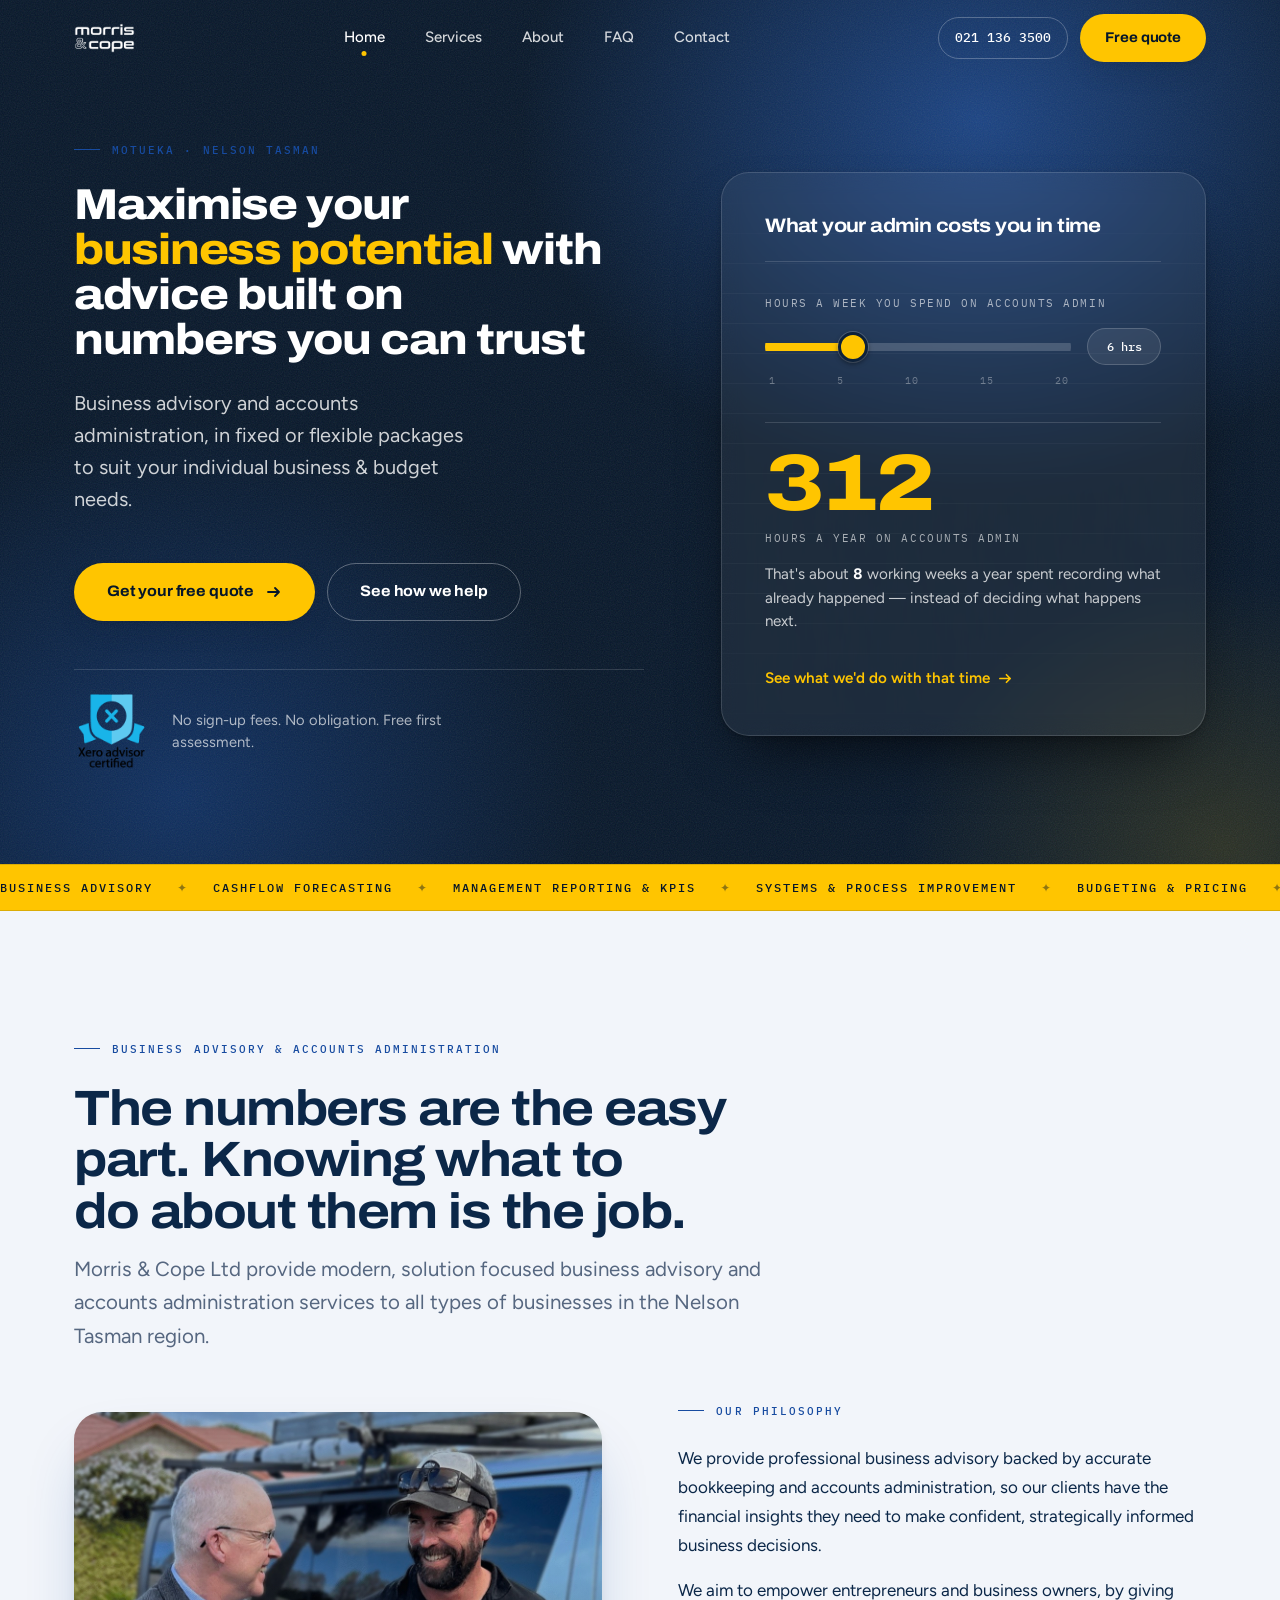
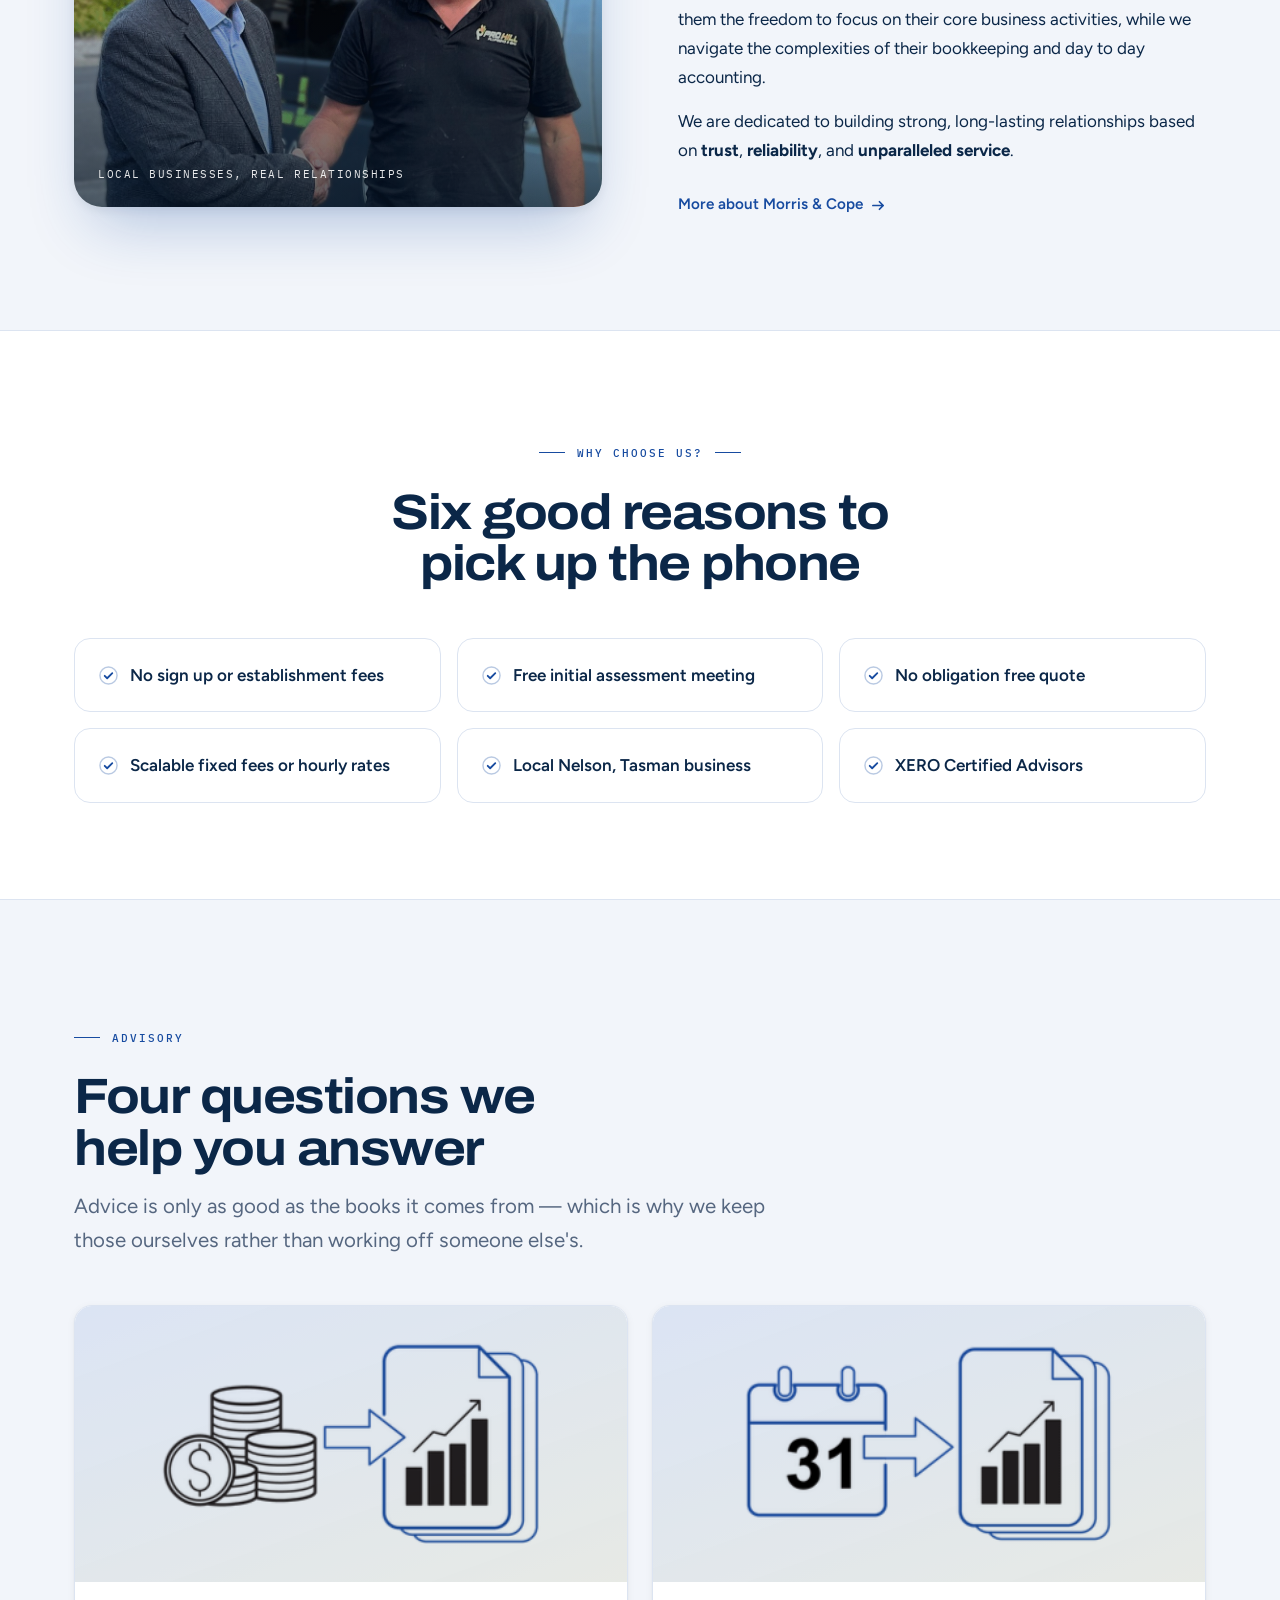
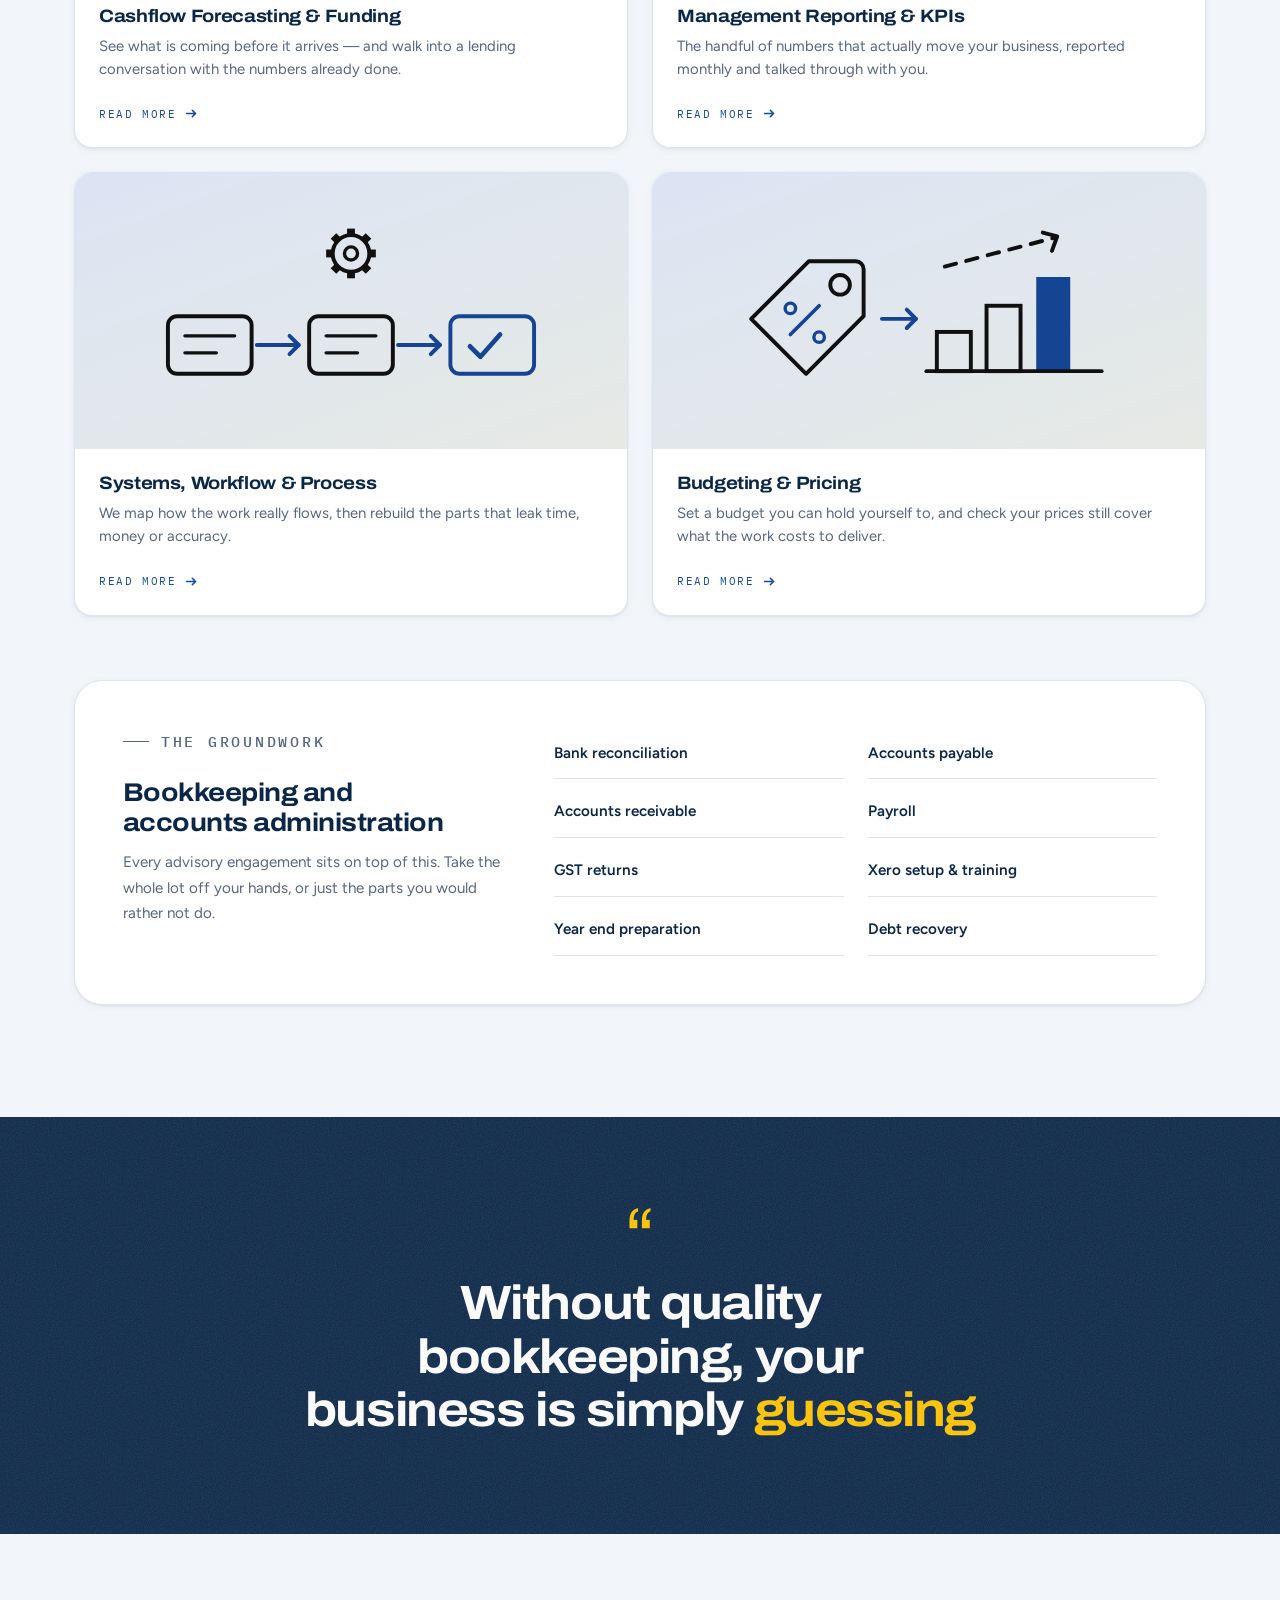
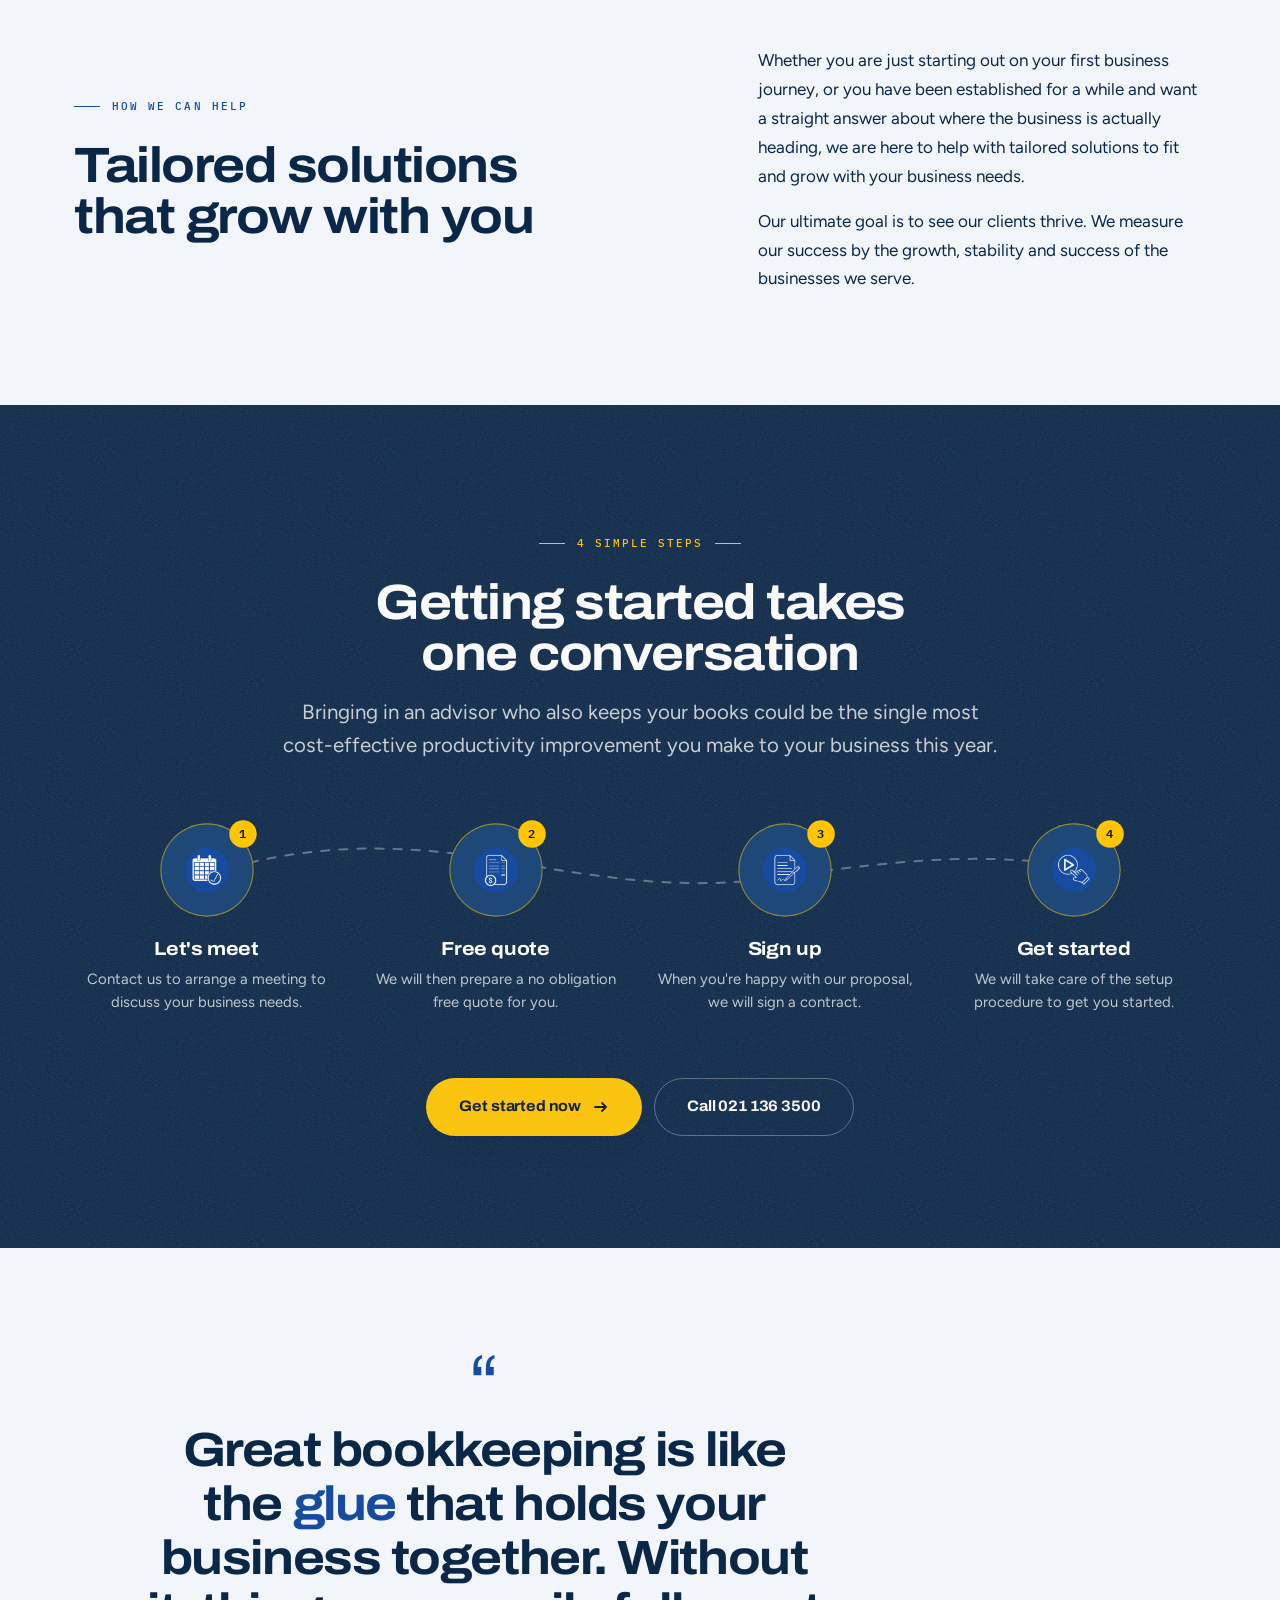
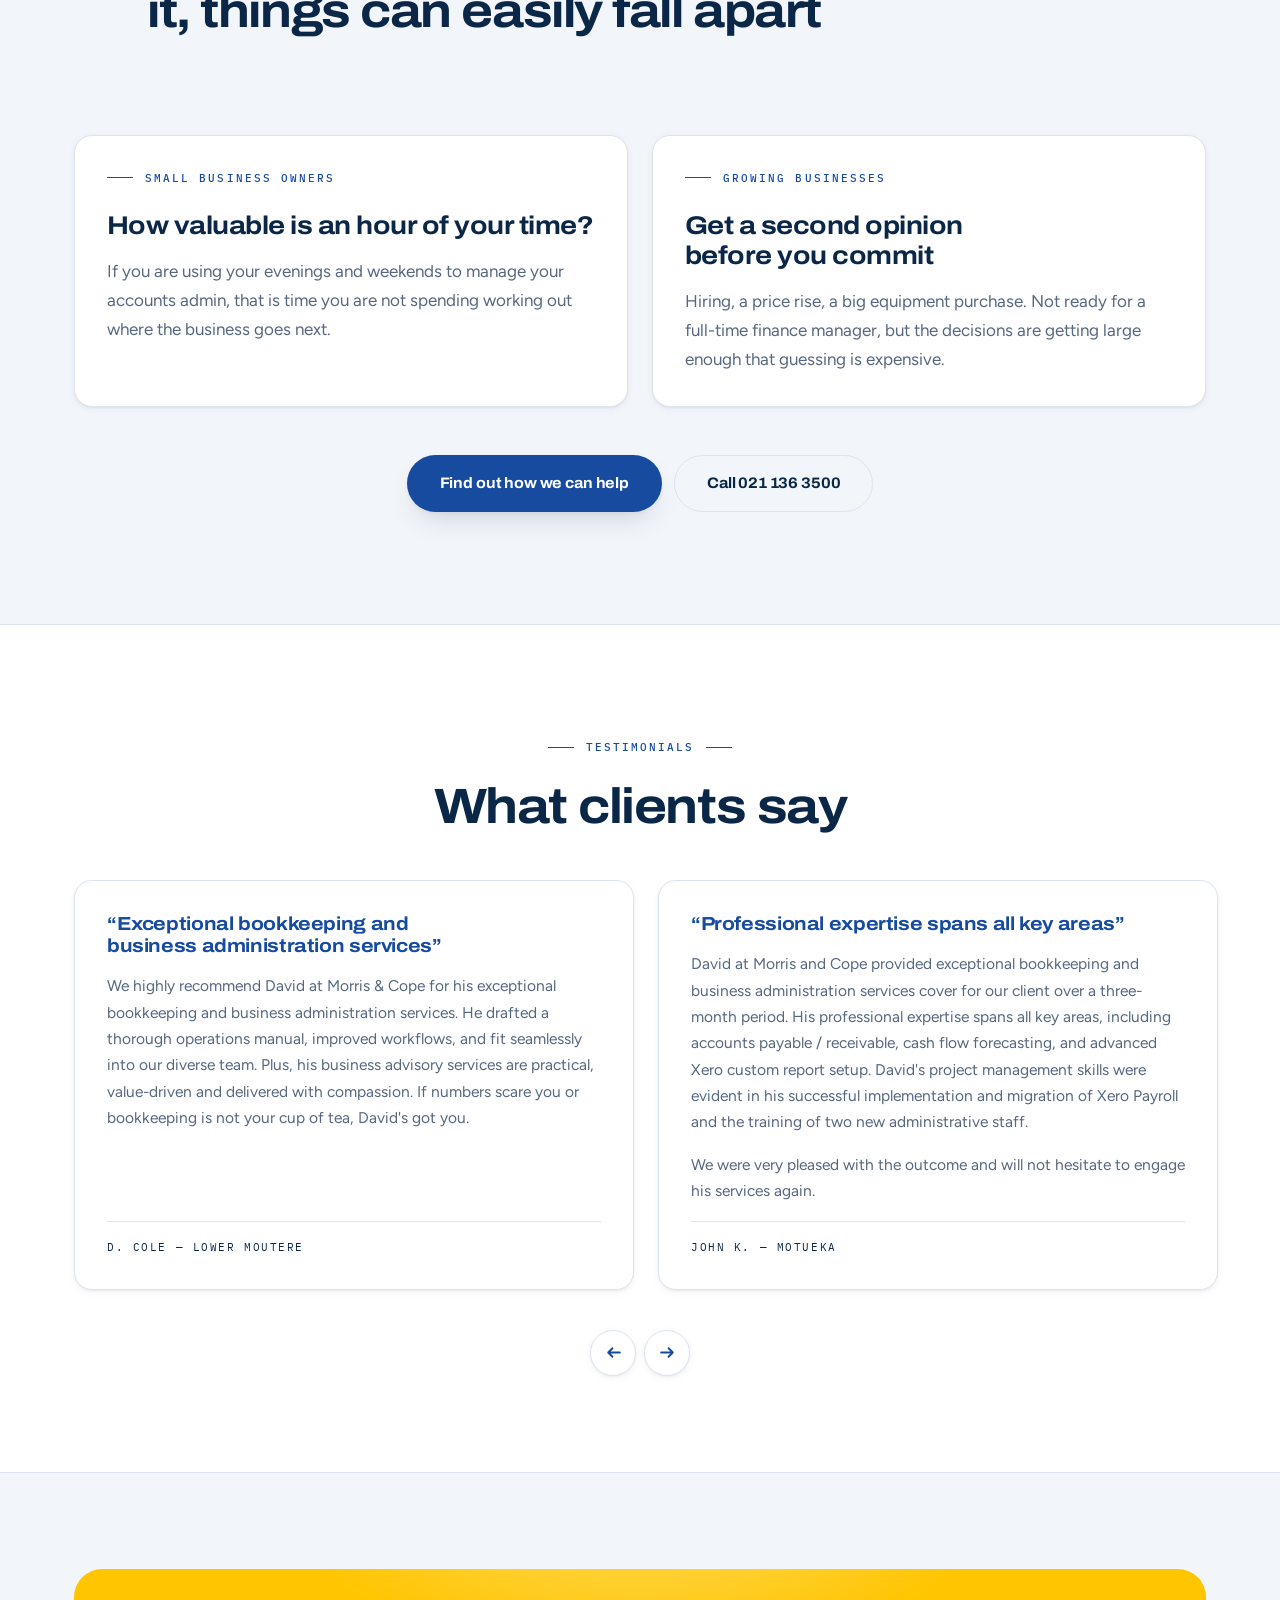
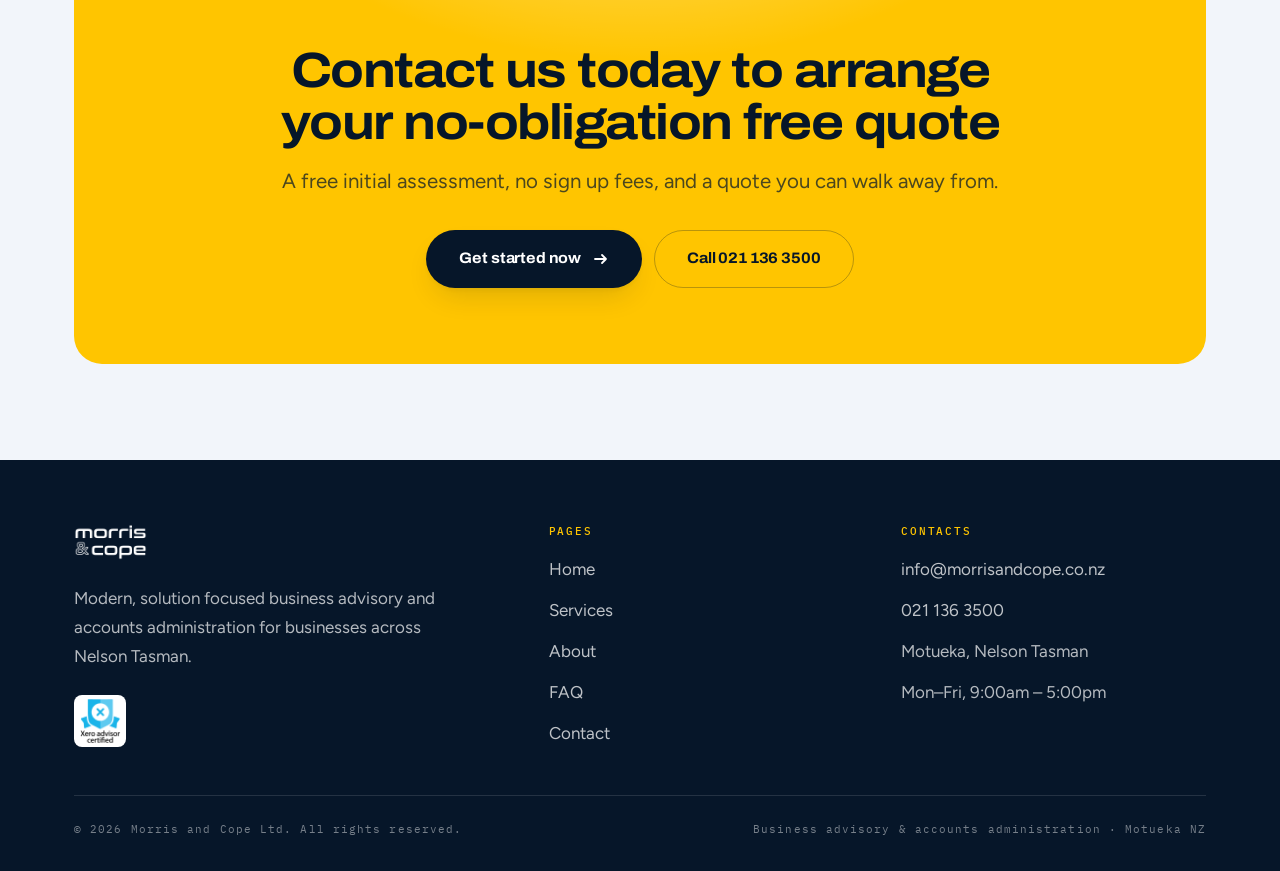
==== commit 1b24fa94: "Remove the two unverified advisory claims Both were inferred from testimonials rather than confirmed" ====
--- a/index.html
+++ b/index.html
@@ -99,10 +99,10 @@
   <div class="ticker" aria-hidden="true">
     <div class="ticker__track">
       <div class="ticker__set">
-        <span>Business advisory</span><span>Cashflow forecasting</span><span>Management reporting &amp; KPIs</span><span>Systems &amp; process improvement</span><span>Budgeting, pricing &amp; profitability</span><span>Bank reconciliation</span><span>Accounts payable</span><span>Accounts receivable</span><span>Payroll</span><span>GST returns</span><span>Xero setup &amp; training</span><span>Year end preparation</span>
+        <span>Business advisory</span><span>Cashflow forecasting</span><span>Management reporting &amp; KPIs</span><span>Systems &amp; process improvement</span><span>Budgeting &amp; pricing</span><span>Bank reconciliation</span><span>Accounts payable</span><span>Accounts receivable</span><span>Payroll</span><span>GST returns</span><span>Xero setup &amp; training</span><span>Year end preparation</span>
       </div>
       <div class="ticker__set">
-        <span>Business advisory</span><span>Cashflow forecasting</span><span>Management reporting &amp; KPIs</span><span>Systems &amp; process improvement</span><span>Budgeting, pricing &amp; profitability</span><span>Bank reconciliation</span><span>Accounts payable</span><span>Accounts receivable</span><span>Payroll</span><span>GST returns</span><span>Xero setup &amp; training</span><span>Year end preparation</span>
+        <span>Business advisory</span><span>Cashflow forecasting</span><span>Management reporting &amp; KPIs</span><span>Systems &amp; process improvement</span><span>Budgeting &amp; pricing</span><span>Bank reconciliation</span><span>Accounts payable</span><span>Accounts receivable</span><span>Payroll</span><span>GST returns</span><span>Xero setup &amp; training</span><span>Year end preparation</span>
       </div>
     </div>
   </div>
@@ -201,8 +201,8 @@
         <a class="svc reveal" data-d="3" href="services.html#budgeting-and-pricing">
           <div class="svc__art"><img src="images/service-budgeting-pricing.svg" alt="" loading="lazy"></div>
           <div class="svc__body">
-            <h3>Budgeting, Pricing &amp; Profitability</h3>
-            <p>Set a budget you can hold yourself to, and find out which jobs and products are genuinely paying.</p>
+            <h3>Budgeting &amp; Pricing</h3>
+            <p>Set a budget you can hold yourself to, and check your prices still cover what the work costs to deliver.</p>
             <span class="svc__go">Read more <svg width="13" height="13" viewBox="0 0 16 16" fill="none" aria-hidden="true"><path d="M2 8h11M9 4l4 4-4 4" stroke="currentColor" stroke-width="2" stroke-linecap="round" stroke-linejoin="round"/></svg></span>
           </div>
         </a>
